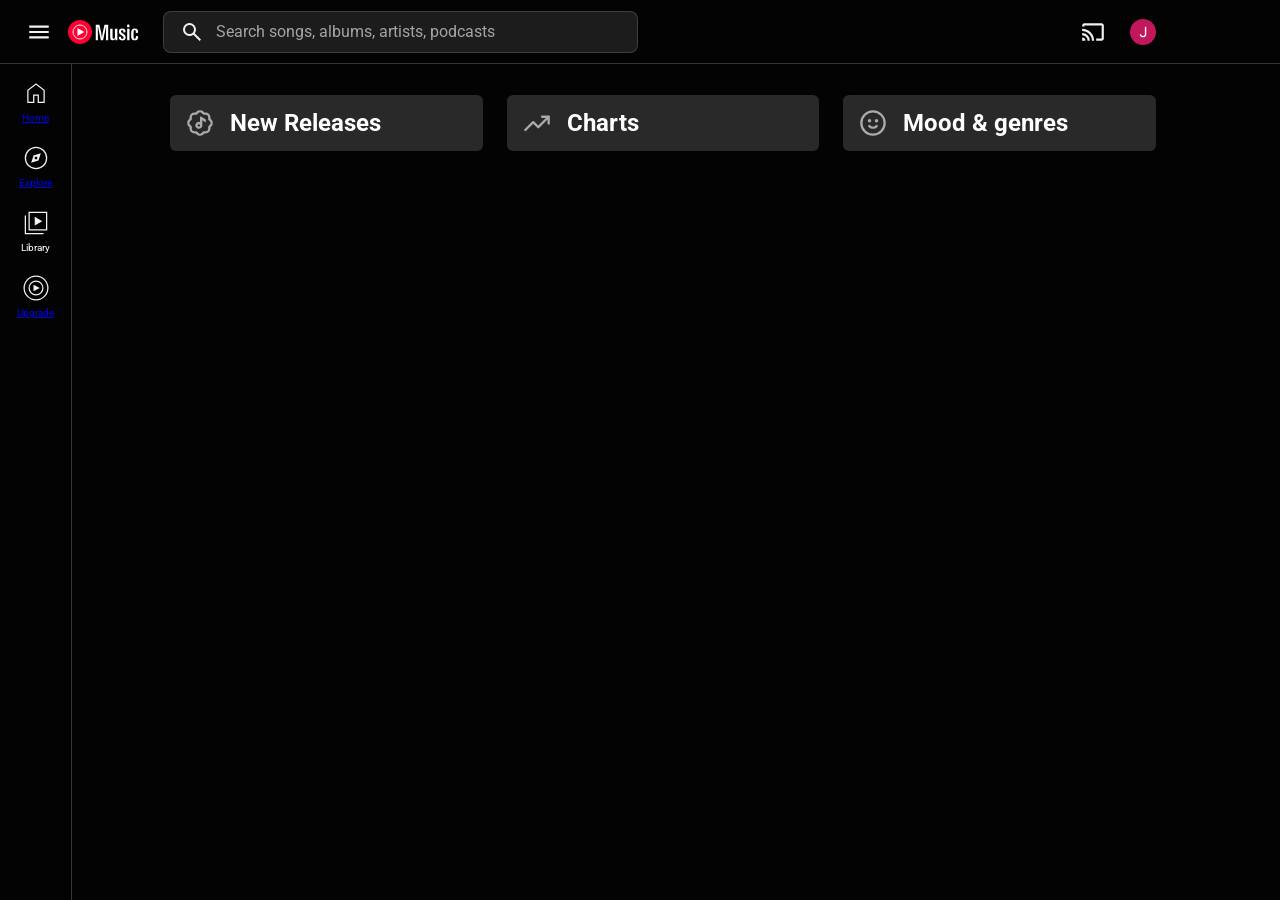
==== explore.html @ 412ade12 "Added explore page" ====
<!DOCTYPE html>
<html>
  <head>
    <title>YouTube Music Clone | Explore</title>
    <link rel="preconnect" href="https://fonts.googleapis.com">
    <link rel="preconnect" href="https://fonts.gstatic.com" crossorigin>
    <link href="https://fonts.googleapis.com/css2?family=Roboto:ital,wght@0,100..900;1,100..900&display=swap" rel="stylesheet">
    <link rel="stylesheet" href="styles/general.css">
    <link rel="stylesheet" href="styles/header.css">
    <link rel="stylesheet" href="styles/sidebar.css">
    <link rel="stylesheet" href="styles/categories-section.css">
    <script defer src="scripts/script.js"></script>
  </head>
  <body>
    <header>
      <section class="left-section">
        <div class="hamburger-menu-container">
          <img class="hamburger-menu" src="icons/hambuger-menu-icon.svg" alt="hamburger menu">
        </div>
        <a href="index.html">
          <img class="youtube-music-logo" src="icons/youtube-music-logo.svg" alt="youtube music logo">
        </a>
        <div class="search-container">
          <img class="search-icon" src="icons/search-icon.svg" alt="search icon">
          <input class="search-input" type="text" placeholder="Search songs, albums, artists, podcasts">
        </div>
      </section>
      <section class="right-section">
        <div class="cast-button">
          <img class="cast-icon" src="icons/cast-icon.svg" alt="cast icon">
        </div>
        <div class="current-user-profile-container">
          <img  class="current-user-profile" src="channel-pictures/my-channel.jpg" alt="current user channel">
        </div>
      </section>
    </header>
    
    <nav>
      <a href="index.html" class="nav-link" >
        <img class="home-icon" src="icons/home-icon.svg" alt="home icon">
        <p>Home</p>
      </a>
      <a href="explore.html" class="nav-link">
        <img class="explore-icon" src="icons/explore-icon.svg" alt="explore icon">
        <p>Explore</p>
      </a>
      <a class="nav-link">
        <img class="library-icon" src="icons/library-icon.svg" alt="library icon">
        <p>Library</p>
      </a>
      <a class="nav-link" href="https://music.youtube.com/music_premium/musicfeed">
        <img class="youtube-music-icon" src="icons/youtube-music.svg" alt="youtube music icon">
        <p>Upgrade</p>
      </a>
    </nav>

    <main>
      <section class="categories-section">
        <div class="categories-card">
          <div class="music-icon-container" >
            <img src="icons/music-icon.svg">
          </div>
          <h2 class="category-title">New Releases</h2>
        </div>
        <div class="categories-card">
          <div class="music-icon-container" >
            <img src="icons/trending-up.svg">
          </div>
          <h2 class="category-title">Charts</h2>
        </div>
        <div class="categories-card">
          <div class="music-icon-container" >
            <img src="icons/smile-icon.svg">
          </div>
          <h2 class="category-title">Mood & genres</h2>
        </div>
      </section>
    </main>
  </body>
</html>
---- styles/general.css ----
* {
  box-sizing: border-box;
  margin: 0;
  padding: 0;
}

body {
  font-family: Roboto, Arial, sans-serif;
  background-color: #030303;
  color: white;
  padding: 110px 124px 300px 170px;
}
---- styles/header.css ----
header {
  position: fixed;
  height: 64px;
  background-color: #030303;
  border-bottom: 1px solid rgba(255, 255, 255, 0.2);
  top: 0;
  left: 0;
  right: 0;
  display: flex;
  align-items: center;
  justify-content: space-between;
  padding: 0 124px 0 18px;
  z-index: 100;
}

header .left-section {
  display: flex;
  align-items: center;
  flex: 2;
  max-width: 620px;
}

header .left-section .hamburger-menu-container {
  padding: 8px;
  border-radius: 100px;
  cursor: pointer;
  transition: all 0.15s;
  margin-right: 8px;
}

header .left-section .hamburger-menu-container:hover {
  background-color: rgba(255, 255, 255, 0.1);
}

header .left-section .hamburger-menu-container .hamburger-menu {
  height: 26px;
  vertical-align: middle;
}


header .left-section .youtube-music-logo {
  height: 24px;
  cursor: pointer;
  vertical-align: middle;
  margin-right: 24px;
}

.left-section .search-container {
  display: flex;
  align-items: center;
  background-color: rgba(255, 255, 255, 0.1);
  border: 1px solid rgba(255, 255, 255, 0.15); 
  border-radius: 8px;
  padding: 0 16px;
  height: 42px;
  width: 100%;
  box-sizing: border-box;
}

.left-section .search-container .search-icon {
  height: 24px;
  color: rgba(255, 255, 255, 0.7);
  margin-right: 12px;
  flex-shrink: 0;
  cursor: pointer;
}

.left-section .search-container .search-input {
  flex: 1;
  background: transparent;
  border: none;
  outline: none;
  color: white;
  font-size: 16px;
  font-family: "Roboto", Arial, sans-serif;
  width: 0;
}

.left-section .search-container:focus-within {
  background-color: #030303;

}

.left-section .search-container .search-input::placeholder {
  color: rgba(255, 255, 255, 0.6);
  font-weight: 400;
  font-size: 16px;
}

header .right-section {
  display: flex;
  align-items: center;
  gap: 24px;
}

header .right-section .cast-button {
  margin-left: 16px;
}

header .right-section .cast-button .cast-icon {
  vertical-align: top;
  height: 26px;
  cursor: pointer;
}

header .right-section .current-user-profile-container {
  width: 26px;
  height: 26px;
  cursor: pointer;
}

header .right-section .current-user-profile-container img {
  width: 100%;
  aspect-ratio: 1 / 1;
  object-fit: cover;
  object-position: center;
  display: block;
  border-radius: 16px;
}
---- styles/sidebar.css ----
nav {
  position: fixed;
  top: 64px;
  left: 0;
  bottom: 0;
  width: 72px;
  border-right: 1px solid rgba(255, 255, 255, 0.2);
  display: flex;
  flex-direction: column;
  padding: 4px;
}

nav .nav-link img {
  height: 30px;
}

nav .nav-link {
  display: flex;
  flex-direction: column;
  align-items: center;
  cursor: pointer;
  padding: 10px 6px;
  border-radius: 4px;
  gap: 4px;
  transition: all 0.15s;
}

nav .nav-link:hover {
  background-color: rgba(255, 255, 255, 0.1);
}

nav .nav-link p {
  font-size: 10px;
}
---- styles/categories-section.css ----
body {
  padding: 95px 124px 300px 170px;
}

main .categories-section {
  display: grid;
  grid-template-columns: repeat(3, 1fr);
  gap: 24px;
}

main .categories-section
.categories-card {
  display: flex;
  align-items: center;
  gap: 16px;
  background-color: rgba(255, 255, 255, 0.15);
  padding: 14px 16px;
  border-radius: 6px;
  cursor: pointer;
  transition: background-color 0.15s ease-in;
}

main .categories-section
.categories-card:hover {
  background-color: rgba(255, 255, 255, 0.13);
  transition: background-color 0.15s ease-out;
}


main .categories-section
.categories-card .category-title {
  white-space: nowrap;
}

main .categories-section
.categories-card .music-icon-container img {
  vertical-align: middle;
  height: 28px;
}

@media (max-width: 936px) {
  body {
    padding: 95px 48px 300px 112px;
  }

  main .categories-section {
    grid-template-columns: 1fr;
    row-gap: 16px;
  }

  main .categories-section
  .categories-card .music-icon-container img {
    height: 24px;
  }
}
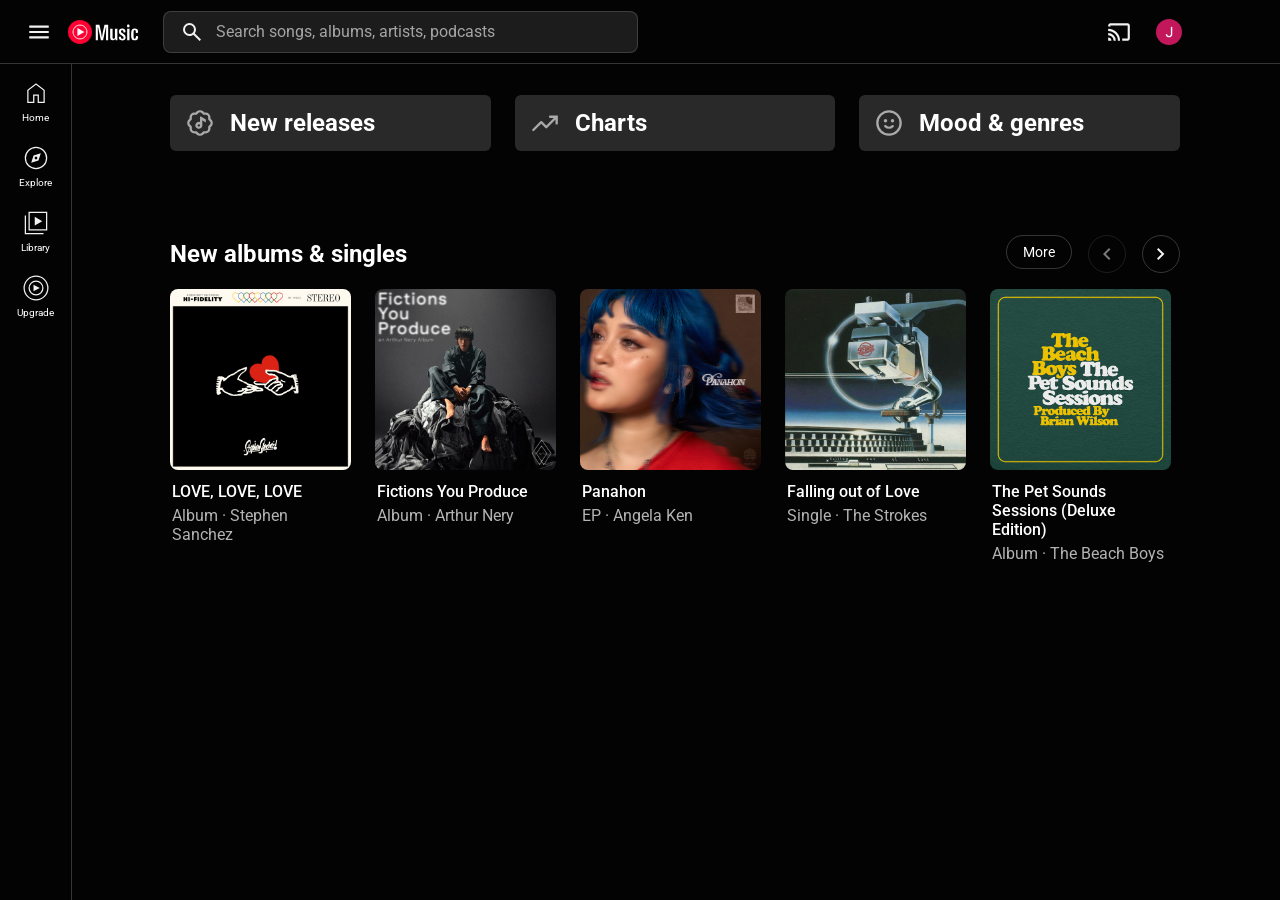
==== commit f11dc32f: "Finished categories & new albums section" ====
--- a/explore.html
+++ b/explore.html
@@ -1,7 +1,7 @@
 <!DOCTYPE html>
 <html>
   <head>
-    <title>YouTube Music Clone | Explore</title>
+    <title>Explore | YouTube Music Clone  </title>
     <link rel="preconnect" href="https://fonts.googleapis.com">
     <link rel="preconnect" href="https://fonts.gstatic.com" crossorigin>
     <link href="https://fonts.googleapis.com/css2?family=Roboto:ital,wght@0,100..900;1,100..900&display=swap" rel="stylesheet">
@@ -9,6 +9,7 @@
     <link rel="stylesheet" href="styles/header.css">
     <link rel="stylesheet" href="styles/sidebar.css">
     <link rel="stylesheet" href="styles/categories-section.css">
+    <link rel="stylesheet" href="styles/new-albums-section.css">
     <script defer src="scripts/script.js"></script>
   </head>
   <body>
@@ -53,28 +54,657 @@
         <p>Upgrade</p>
       </a>
     </nav>
+    
+    <main>
+      <!-- Categories Section -->
+      <section class="categories-section">
+        <a href="https://music.youtube.com/new_releases">
+          <div class="categories-card">
+            <div class="music-icon-container" >
+              <img src="icons/music-icon.svg">
+            </div>
+            <h2 class="category-title">New releases</h2>
+          </div>
+        </a>
+        <a href="https://music.youtube.com/charts">
+          <div class="categories-card">
+            <div class="music-icon-container" >
+              <img src="icons/trending-up.svg">
+            </div>
+            <h2 class="category-title">Charts</h2>
+          </div>
+        </a>
+        <a href="https://music.youtube.com/moods_and_genres">
+          <div class="categories-card">
+            <div class="music-icon-container" >
+              <img src="icons/smile-icon.svg">
+            </div>
+            <h2 class="category-title">Mood & genres</h2>
+          </div>
+        </a>
+      </section>
 
-    <main>
-      <section class="categories-section">
-        <div class="categories-card">
-          <div class="music-icon-container" >
-            <img src="icons/music-icon.svg">
-          </div>
-          <h2 class="category-title">New Releases</h2>
+      <!-- New Albums & Singles Section -->
+       <section class="new-albums-section">
+        <div class="section-heading">
+          <h1 class="heading-title">
+            <a href="https://music.youtube.com/new_releases/albums">New albums & singles</a>
+          </h1>
+          <div class="heading-actions">
+            <a href="https://music.youtube.com/new_releases/albums">
+              <button class="new-albums-more-btn">More</button>
+            </a>
+            <button class="new-albums-prev-btn">
+              <img src="icons/previous-icon.svg">
+            </button>
+            <button class="new-albums-next-btn">
+              <img src="icons/next-icon.svg">
+            </button>
+          </div>
         </div>
-        <div class="categories-card">
-          <div class="music-icon-container" >
-            <img src="icons/trending-up.svg">
-          </div>
-          <h2 class="category-title">Charts</h2>
+        <div class="new-albums-grid">
+          <div class="new-album-preview">
+            <div class="new-album-thumbnail">
+              <a href="https://music.youtube.com/playlist?list=OLAK5uy_mDgFExLTpd_I6szVUoQzPB3fOLFb_YPqo">
+                <img src="new-albums-thumbnails/love-love-love-thumbnail.jpg">
+              </a>
+              <div class="new-album-thumbnail-overlay"></div>
+              <button class="new-album-more-vert-btn">
+                <img src="icons/more-vert-icon.svg">
+              </button>
+              <a href="https://music.youtube.com/watch?v=OYHhCwuq6dg&list=OLAK5uy_mDgFExLTpd_I6szVUoQzPB3fOLFb_YPqo">
+                <button class="play-button">
+                  <img src="icons/play-icon.svg">
+                </button>
+              </a>
+            </div>
+            <div class="new-album-info">
+              <a class="album-title" href="https://music.youtube.com/playlist?list=OLAK5uy_mDgFExLTpd_I6szVUoQzPB3fOLFb_YPqo">
+                LOVE, LOVE, LOVE
+              </a>
+              <p class="album-author">
+                Album &#183;
+                <a href="https://music.youtube.com/@stephensanchezofficial">
+                  Stephen Sanchez
+                </a>
+              </p>
+            </div>
+          </div>
+          <div class="new-album-preview">
+            <div class="new-album-thumbnail">
+              <a href="https://music.youtube.com/playlist?list=OLAK5uy_mFvauLRlA3abx2A1teCx1f_Wub5HStHVM">
+                <img src="new-albums-thumbnails/fictions-you-produce-thumbnail.jpg">
+              </a>
+              <div class="new-album-thumbnail-overlay"></div>
+              <button class="new-album-more-vert-btn">
+                <img src="icons/more-vert-icon.svg">
+              </button>
+              <a href="https://music.youtube.com/watch?v=j4QXsKSFIdw&list=OLAK5uy_mFvauLRlA3abx2A1teCx1f_Wub5HStHVM">
+                <button class="play-button">
+                  <img src="icons/play-icon.svg">
+                </button>
+              </a>
+            </div>
+            <div class="new-album-info">
+              <a class="album-title" href="https://music.youtube.com/playlist?list=OLAK5uy_mFvauLRlA3abx2A1teCx1f_Wub5HStHVM">
+                Fictions You Produce
+              </a>
+              <p class="album-author">
+                Album &#183;
+                <a href="https://music.youtube.com/@arthurneryph">
+                  Arthur Nery
+                </a>
+              </p>
+            </div>
+          </div>
+          <div class="new-album-preview">
+            <div class="new-album-thumbnail">
+              <a href="https://music.youtube.com/playlist?list=OLAK5uy_mCNFbydjOLE8aC3sAvexg3AdJeRT3SGYE">
+                <img src="new-albums-thumbnails/panahon-thumbnail.jpg">
+              </a>
+              <div class="new-album-thumbnail-overlay"></div>
+              <button class="new-album-more-vert-btn">
+                <img src="icons/more-vert-icon.svg">
+              </button>
+              <a href="https://music.youtube.com/watch?v=_p7uGzr8jrg&list=OLAK5uy_mCNFbydjOLE8aC3sAvexg3AdJeRT3SGYE">
+                <button class="play-button">
+                  <img src="icons/play-icon.svg">
+                </button>
+              </a>
+            </div>
+            <div class="new-album-info">
+              <a class="album-title" href="https://music.youtube.com/playlist?list=OLAK5uy_mCNFbydjOLE8aC3sAvexg3AdJeRT3SGYE">
+                Panahon
+              </a>
+              <p class="album-author">
+                EP &#183;
+                <a href="https://music.youtube.com/channel/UCQj-yfvAVH3TMPyTN991oUA">
+                  Angela Ken
+                </a>
+              </p>
+            </div>
+          </div>
+          <div class="new-album-preview">
+            <div class="new-album-thumbnail">
+              <a href="https://music.youtube.com/playlist?list=OLAK5uy_koIQYv7QFOa5E_FWm635VZEKfZlrAPAjI">
+                <img src="new-albums-thumbnails/falling-out-of-love-thumbnail.jpg">
+              </a>
+              <div class="new-album-thumbnail-overlay"></div>
+              <button class="new-album-more-vert-btn">
+                <img src="icons/more-vert-icon.svg">
+              </button>
+              <a href="https://music.youtube.com/watch?v=-ZdSZN7LdqY&list=OLAK5uy_koIQYv7QFOa5E_FWm635VZEKfZlrAPAjI">
+                <button class="play-button">
+                  <img src="icons/play-icon.svg">
+                </button>
+              </a>
+            </div>
+            <div class="new-album-info">
+              <a class="album-title" href="https://music.youtube.com/playlist?list=OLAK5uy_koIQYv7QFOa5E_FWm635VZEKfZlrAPAjI">
+                Falling out of Love
+              </a>
+              <p class="album-author">
+                Single &#183;
+                <a href="https://music.youtube.com/@thestrokes">
+                  The Strokes
+                </a>
+              </p>
+            </div>
+          </div>
+          <div class="new-album-preview">
+            <div class="new-album-thumbnail">
+              <a href="https://music.youtube.com/playlist?list=OLAK5uy_n2O-mmQdi1ggKmZIAiN1KqSEm37rO1W-0">
+                <img src="new-albums-thumbnails/the-pet-sounds-sessions-thumbnail.jpg">
+              </a>
+              <div class="new-album-thumbnail-overlay"></div>
+              <button class="new-album-more-vert-btn">
+                <img src="icons/more-vert-icon.svg">
+              </button>
+              <a href="https://music.youtube.com/watch?v=5lP8BZcyoEQ&list=OLAK5uy_n2O-mmQdi1ggKmZIAiN1KqSEm37rO1W-0">
+                <button class="play-button">
+                  <img src="icons/play-icon.svg">
+                </button>
+              </a>
+            </div>
+            <div class="new-album-info">
+              <a class="album-title" href="https://music.youtube.com/playlist?list=OLAK5uy_n2O-mmQdi1ggKmZIAiN1KqSEm37rO1W-0">
+                The Pet Sounds Sessions (Deluxe Edition)
+              </a>
+              <p class="album-author">
+                Album &#183;
+                <a href="https://music.youtube.com/@thebeachboys">
+                  The Beach Boys
+                </a>
+              </p>
+            </div>
+          </div>
+          <div class="new-album-preview">
+            <div class="new-album-thumbnail">
+              <a href="https://music.youtube.com/playlist?list=OLAK5uy_m6GrgnUBPZR_cO9YvtdRisY8JLZ3wg8Es">
+                <img src="new-albums-thumbnails/repeat-it-thumbnail.jpg">
+              </a>
+              <div class="new-album-thumbnail-overlay"></div>
+              <button class="new-album-more-vert-btn">
+                <img src="icons/more-vert-icon.svg">
+              </button>
+              <a href="https://music.youtube.com/watch?v=Sf9NZF5qBak&list=OLAK5uy_m6GrgnUBPZR_cO9YvtdRisY8JLZ3wg8Es">
+                <button class="play-button">
+                  <img src="icons/play-icon.svg">
+                </button>
+              </a>
+            </div>
+            <div class="new-album-info">
+              <a class="album-title" href="https://music.youtube.com/playlist?list=OLAK5uy_m6GrgnUBPZR_cO9YvtdRisY8JLZ3wg8Es">
+                Repeat It
+              </a>
+              <p class="album-author">
+                Single &#183;
+                <a href="https://music.youtube.com/@MartinGarrix">
+                  Martin Garrix
+                </a> &
+                <a href="https://music.youtube.com/@EdSheeran">
+                  Ed Sheeran
+                </a>
+              </p>
+            </div>
+          </div>
+          <div class="new-album-preview">
+            <div class="new-album-thumbnail">
+              <a href="https://music.youtube.com/playlist?list=OLAK5uy_kl1WeOZXJ4vAl0OCTldnoRwDvs4JcBTio">
+                <img src="new-albums-thumbnails/grandmas-gospel-favorites-thumbnail.jpg">
+              </a>
+              <div class="new-album-thumbnail-overlay"></div>
+              <button class="new-album-more-vert-btn">
+                <img src="icons/more-vert-icon.svg">
+              </button>
+              <a href="https://music.youtube.com/watch?v=wPHQoo8z6vY&list=OLAK5uy_kl1WeOZXJ4vAl0OCTldnoRwDvs4JcBTio">
+                <button class="play-button">
+                  <img src="icons/play-icon.svg">
+                </button>
+              </a>
+            </div>
+            <div class="new-album-info">
+              <a class="album-title" href="https://music.youtube.com/playlist?list=OLAK5uy_kl1WeOZXJ4vAl0OCTldnoRwDvs4JcBTio">
+                Grandma's Gospel Favorites
+              </a>
+              <p class="album-author">
+                Album &#183;
+                <a href="https://music.youtube.com/@JasonMraz">
+                  Jason Mraz  
+                </a>
+              </p>
+            </div>
+          </div>
+          <div class="new-album-preview">
+            <div class="new-album-thumbnail">
+              <a href="https://music.youtube.com/playlist?list=OLAK5uy_mDCvuX2lQmIPIoIw4eoCejLvyD6D0V8wQ">
+                <img src="new-albums-thumbnails/autumn-thumbnail.jpg">
+              </a>
+              <div class="new-album-thumbnail-overlay"></div>
+              <button class="new-album-more-vert-btn">
+                <img src="icons/more-vert-icon.svg">
+              </button>
+              <a href="https://music.youtube.com/watch?v=TKS4UOXlITI&list=OLAK5uy_mDCvuX2lQmIPIoIw4eoCejLvyD6D0V8wQ">
+                <button class="play-button">
+                  <img src="icons/play-icon.svg">
+                </button>
+              </a>
+            </div>
+            <div class="new-album-info">
+              <a class="album-title" href="https://music.youtube.com/playlist?list=OLAK5uy_mDCvuX2lQmIPIoIw4eoCejLvyD6D0V8wQ">
+                Autumn (Reimagined)
+              </a>
+              <p class="album-author">
+                EP &#183;
+                <a href="https://music.youtube.com/@benandbenmusic">
+                  Ben&Ben  
+                </a>
+              </p>
+            </div>
+          </div>
+          <div class="new-album-preview">
+            <div class="new-album-thumbnail">
+              <a href="https://music.youtube.com/playlist?list=OLAK5uy_mbWnOHz4s__MBlbyl4knAZx9RIwAbfnVM">
+                <img src="new-albums-thumbnails/tayo-na-dali-thumbnail.jpg">
+              </a>
+              <div class="new-album-thumbnail-overlay"></div>
+              <button class="new-album-more-vert-btn">
+                <img src="icons/more-vert-icon.svg">
+              </button>
+              <a href="https://music.youtube.com/watch?v=TKS4UOXlITI&list=OLAK5uy_mDCvuX2lQmIPIoIw4eoCejLvyD6D0V8wQ">
+                <button class="play-button">
+                  <img src="icons/play-icon.svg">
+                </button>
+              </a>
+            </div>
+            <div class="new-album-info">
+              <a class="album-title" href="https://music.youtube.com/watch?v=SJcRTJvWLMo&list=OLAK5uy_mbWnOHz4s__MBlbyl4knAZx9RIwAbfnVM">
+                Tayo Na, Dali!
+              </a>
+              <p class="album-author">
+                Single &#183;
+                <a href="https://music.youtube.com/@bloomfieldsmusic">
+                  The Bloomfields 
+                </a>
+              </p>
+            </div>
+          </div>
+          <div class="new-album-preview">
+            <div class="new-album-thumbnail">
+              <a href="https://music.youtube.com/playlist?list=OLAK5uy_nRn4L6n21VwNNLZOMxVZ2WroeAvZ4rUlk">
+                <img src="new-albums-thumbnails/opm-punk-rock-vibe-vol-1-thumbnail.jpg">
+              </a>
+              <div class="new-album-thumbnail-overlay"></div>
+              <button class="new-album-more-vert-btn">
+                <img src="icons/more-vert-icon.svg">
+              </button>
+              <a href="https://music.youtube.com/watch?v=SZRlKae1J-w&list=OLAK5uy_nRn4L6n21VwNNLZOMxVZ2WroeAvZ4rUlk">
+                <button class="play-button">
+                  <img src="icons/play-icon.svg">
+                </button>
+              </a>
+            </div>
+            <div class="new-album-info">
+              <a class="album-title" href="https://music.youtube.com/playlist?list=OLAK5uy_nRn4L6n21VwNNLZOMxVZ2WroeAvZ4rUlk">
+                Opm Punk Rock Vibe, Vol. 1
+              </a>
+              <p class="album-author">
+                Album &#183;
+                <a href="https://music.youtube.com/@TheUltimateHeroes">
+                  The Ultimate Heroes
+                </a>
+              </p>
+            </div>
+          </div>
+          <div class="new-album-preview">
+            <div class="new-album-thumbnail">
+              <a href="https://music.youtube.com/playlist?list=OLAK5uy_ni7Fkm59ZLdZS9h58zCD-uuXmptd_lsdg">
+                <img src="new-albums-thumbnails/tahan-na-thumbnail.jpg">
+              </a>
+              <div class="new-album-thumbnail-overlay"></div>
+              <button class="new-album-more-vert-btn">
+                <img src="icons/more-vert-icon.svg">
+              </button>
+              <a href="https://music.youtube.com/watch?v=5w1Vo48jTWE&list=OLAK5uy_ni7Fkm59ZLdZS9h58zCD-uuXmptd_lsdg">
+                <button class="play-button">
+                  <img src="icons/play-icon.svg">
+                </button>
+              </a>
+            </div>
+            <div class="new-album-info">
+              <a class="album-title" href="https://music.youtube.com/playlist?list=OLAK5uy_ni7Fkm59ZLdZS9h58zCD-uuXmptd_lsdg">
+                Tahan Na
+              </a>
+              <p class="album-author">
+                Single &#183;
+                <a href="https://music.youtube.com/channel/UCBsC49bZ6-JUkABGkHSmZUg">
+                  JC Herrero
+                </a>
+              </p>
+            </div>
+          </div>
+          <div class="new-album-preview">
+            <div class="new-album-thumbnail">
+              <a href="https://music.youtube.com/playlist?list=OLAK5uy_lbPUH1U9sNuS54xnH5ySTcU9ZdblckUSA">
+                <img src="new-albums-thumbnails/dito-muna-tayo-thumbnail.jpg">
+              </a>
+              <div class="new-album-thumbnail-overlay"></div>
+              <button class="new-album-more-vert-btn">
+                <img src="icons/more-vert-icon.svg">
+              </button>
+              <a href="https://music.youtube.com/watch?v=DBY5NW1Jxjk&list=OLAK5uy_lbPUH1U9sNuS54xnH5ySTcU9ZdblckUSA">
+                <button class="play-button">
+                  <img src="icons/play-icon.svg">
+                </button>
+              </a>
+            </div>
+            <div class="new-album-info">
+              <a class="album-title" href="https://music.youtube.com/playlist?list=OLAK5uy_lbPUH1U9sNuS54xnH5ySTcU9ZdblckUSA">
+                dito muna tayo
+              </a>
+              <p class="album-author">
+                Single &#183;
+                <a href="https://music.youtube.com/@sydhartha">
+                  syd hartha
+                </a> &
+                <a href="https://music.youtube.com/channel/UC4E2f5-fQeyWCxOQAnMZ6PQ">
+                  TONEEJAY
+                </a>
+              </p>
+            </div>
+          </div>
+          <div class="new-album-preview">
+            <div class="new-album-thumbnail">
+              <a href="https://music.youtube.com/playlist?list=OLAK5uy_n7eA_8XdrOcpjOl6wDGOi43LDYBgexOm0">
+                <img src="new-albums-thumbnails/pako-thumbnail.jpg">
+              </a>
+              <div class="new-album-thumbnail-overlay"></div>
+              <button class="new-album-more-vert-btn">
+                <img src="icons/more-vert-icon.svg">
+              </button>
+              <a href="https://music.youtube.com/watch?v=DJJ12UwTiwo&list=OLAK5uy_n7eA_8XdrOcpjOl6wDGOi43LDYBgexOm0">
+                <button class="play-button">
+                  <img src="icons/play-icon.svg">
+                </button>
+              </a>
+            </div>
+            <div class="new-album-info">
+              <a class="album-title" href="https://music.youtube.com/playlist?list=OLAK5uy_n7eA_8XdrOcpjOl6wDGOi43LDYBgexOm0">
+                PAKO (Open Verse)
+              </a>
+              <p class="album-author">
+                Single &#183;
+                <a href="https://music.youtube.com/@JustinJTaller">
+                  Justin Taller
+                </a>
+              </p>
+            </div>
+          </div>
+          <div class="new-album-preview">
+            <div class="new-album-thumbnail">
+              <a href="https://music.youtube.com/playlist?list=OLAK5uy_lxnT0rwLJhxpmKsjto5cRgepKC3v4Y1wc">
+                <img src="new-albums-thumbnails/lunod-thumbnail.jpg">
+              </a>
+              <div class="new-album-thumbnail-overlay"></div>
+              <button class="new-album-more-vert-btn">
+                <img src="icons/more-vert-icon.svg">
+              </button>
+              <a href="https://music.youtube.com/watch?v=K8rOqjCeg68&list=OLAK5uy_lxnT0rwLJhxpmKsjto5cRgepKC3v4Y1wc">
+                <button class="play-button">
+                  <img src="icons/play-icon.svg">
+                </button>
+              </a>
+            </div>
+            <div class="new-album-info">
+              <a class="album-title" href="https://music.youtube.com/playlist?list=OLAK5uy_lxnT0rwLJhxpmKsjto5cRgepKC3v4Y1wc">
+                Lunod (feat. EC Orduna)
+              </a>
+              <p class="album-author">
+                Single &#183;
+                <a href="https://music.youtube.com/@Gloc9official">
+                  Gloc-9
+                </a>
+              </p>
+            </div>
+          </div>
+          <div class="new-album-preview">
+            <div class="new-album-thumbnail">
+              <a href="https://music.youtube.com/playlist?list=OLAK5uy_njQgcon4kzlAlnUKNcwOuNo9qvXs5IB6A">
+                <img src="new-albums-thumbnails/the-best-thumbnail.jpg">
+              </a>
+              <div class="new-album-thumbnail-overlay"></div>
+              <button class="new-album-more-vert-btn">
+                <img src="icons/more-vert-icon.svg">
+              </button>
+              <a href="https://music.youtube.com/watch?v=xC-SiiQZdzI&list=OLAK5uy_njQgcon4kzlAlnUKNcwOuNo9qvXs5IB6A">
+                <button class="play-button">
+                  <img src="icons/play-icon.svg">
+                </button>
+              </a>
+            </div>
+            <div class="new-album-info">
+              <a class="album-title" href="https://music.youtube.com/playlist?list=OLAK5uy_njQgcon4kzlAlnUKNcwOuNo9qvXs5IB6A">
+                The Best
+              </a>
+              <p class="album-author">
+                Album &#183;
+                <a href="https://music.youtube.com/@gelmusic01">
+                  GelMusic
+                </a>
+              </p>
+            </div>
+          </div>
+          <div class="new-album-preview">
+            <div class="new-album-thumbnail">
+              <a href="https://music.youtube.com/playlist?list=OLAK5uy_mawV7IB_gKBsbpGILgA5ODd5WfJSqhjxU">
+                <img src="new-albums-thumbnails/opm-rock-covers-vol-1-thumbnail.jpg">
+              </a>
+              <div class="new-album-thumbnail-overlay"></div>
+              <button class="new-album-more-vert-btn">
+                <img src="icons/more-vert-icon.svg">
+              </button>
+              <a href="https://music.youtube.com/watch?v=EMDg-Zyn62I&list=OLAK5uy_mawV7IB_gKBsbpGILgA5ODd5WfJSqhjxU">
+                <button class="play-button">
+                  <img src="icons/play-icon.svg">
+                </button>
+              </a>
+            </div>
+            <div class="new-album-info">
+              <a class="album-title" href="https://music.youtube.com/playlist?list=OLAK5uy_mawV7IB_gKBsbpGILgA5ODd5WfJSqhjxU">
+                Opm Rock Covers, Vol. 1
+              </a>
+              <p class="album-author">
+                Album &#183;
+                <a href="https://music.youtube.com/@RYNXRockMuzik">
+                  RYNX
+                </a>
+              </p>
+            </div>
+          </div>
+          <div class="new-album-preview">
+            <div class="new-album-thumbnail">
+              <a href="https://music.youtube.com/playlist?list=OLAK5uy_mMD_lVKdrIIVnT8YX50VNcqXpEsXitmdE">
+                <img src="new-albums-thumbnails/isa-dalawa-tatlo-cha-thumbnail.jpg">
+              </a>
+              <div class="new-album-thumbnail-overlay"></div>
+              <button class="new-album-more-vert-btn">
+                <img src="icons/more-vert-icon.svg">
+              </button>
+              <a href="https://music.youtube.com/watch?v=2eblQ0w2UMU&list=OLAK5uy_mMD_lVKdrIIVnT8YX50VNcqXpEsXitmdE">
+                <button class="play-button">
+                  <img src="icons/play-icon.svg">
+                </button>
+              </a>
+            </div>
+            <div class="new-album-info">
+              <a class="album-title" href="https://music.youtube.com/playlist?list=OLAK5uy_mMD_lVKdrIIVnT8YX50VNcqXpEsXitmdE">
+                Isa, Dalawa, Tatlo, Cha
+              </a>
+              <p class="album-author">
+                Single &#183;
+                <a href="https://music.youtube.com/@YConstantino">
+                  Yeng Constantino
+                </a>
+              </p>
+            </div>
+          </div>
+          <div class="new-album-preview">
+            <div class="new-album-thumbnail">
+              <a href="https://music.youtube.com/playlist?list=OLAK5uy_kysCIbzmW_EQI_f2_lBWwqNSp5owuM5SU">
+                <img src="new-albums-thumbnails/lovesick-thumbnail.jpg">
+              </a>
+              <div class="new-album-thumbnail-overlay"></div>
+              <button class="new-album-more-vert-btn">
+                <img src="icons/more-vert-icon.svg">
+              </button>
+              <a href="https://music.youtube.com/watch?v=NVCwU1PblT0&list=OLAK5uy_kysCIbzmW_EQI_f2_lBWwqNSp5owuM5SU">
+                <button class="play-button">
+                  <img src="icons/play-icon.svg">
+                </button>
+              </a>
+            </div>
+            <div class="new-album-info">
+              <a class="album-title" href="https://music.youtube.com/playlist?list=OLAK5uy_kysCIbzmW_EQI_f2_lBWwqNSp5owuM5SU">
+                Lovesick (Mas Pinasakit)
+              </a>
+              <p class="album-author">
+                Single &#183;
+                <a href="https://music.youtube.com/@cesca268">
+                  Cesca
+                </a>
+              </p>
+            </div>
+          </div>
+          <div class="new-album-preview">
+            <div class="new-album-thumbnail">
+              <a href="https://music.youtube.com/playlist?list=OLAK5uy_lrpt_u8MORrwX7omo09ZPKWKyPKe3pH50">
+                <img src="new-albums-thumbnails/ikaw-at-ikaw-thumbnail.jpg">
+              </a>
+              <div class="new-album-thumbnail-overlay"></div>
+              <button class="new-album-more-vert-btn">
+                <img src="icons/more-vert-icon.svg">
+              </button>
+              <a href="https://music.youtube.com/watch?v=ZYoCDXkOtJE&list=OLAK5uy_lrpt_u8MORrwX7omo09ZPKWKyPKe3pH50">
+                <button class="play-button">
+                  <img src="icons/play-icon.svg">
+                </button>
+              </a>
+            </div>
+            <div class="new-album-info">
+              <a class="album-title" href="https://music.youtube.com/playlist?list=OLAK5uy_lrpt_u8MORrwX7omo09ZPKWKyPKe3pH50">
+                Ikaw at Ikaw
+              </a>
+              <p class="album-author">
+                Single &#183;
+                <a href="https://music.youtube.com/@iminigopascual">
+                  Inigo Pascual
+                </a>
+              </p>
+            </div>
+          </div>
+          <div class="new-album-preview">
+            <div class="new-album-thumbnail">
+              <a href="https://music.youtube.com/playlist?list=OLAK5uy_l81m8XHbCP-Jj3QFNvgEWtT5FiQx407e4">
+                <img src="new-albums-thumbnails/tayo-parin-thumbnail.jpg">
+              </a>
+              <div class="new-album-thumbnail-overlay"></div>
+              <button class="new-album-more-vert-btn">
+                <img src="icons/more-vert-icon.svg">
+              </button>
+              <a href="https://music.youtube.com/watch?v=zdQLRtiZkRI&list=OLAK5uy_l81m8XHbCP-Jj3QFNvgEWtT5FiQx407e4">
+                <button class="play-button">
+                  <img src="icons/play-icon.svg">
+                </button>
+              </a>
+            </div>
+            <div class="new-album-info">
+              <a class="album-title" href="https://music.youtube.com/playlist?list=OLAK5uy_l81m8XHbCP-Jj3QFNvgEWtT5FiQx407e4">
+                TAYO PARIN
+              </a>
+              <p class="album-author">
+                Single &#183;
+                <a href="https://music.youtube.com/@SALBAKUTA">
+                  SALBAKUTA
+                </a>
+              </p>
+            </div>
+          </div>
+          <div class="new-album-preview">
+            <div class="new-album-thumbnail">
+              <a href="https://music.youtube.com/playlist?list=OLAK5uy_nxRJ30Gzza_A-gwRzpV01NZo3a5ui8Uak">
+                <img src="new-albums-thumbnails/kalapastanganan-thumbnail.jpg">
+              </a>
+              <div class="new-album-thumbnail-overlay"></div>
+              <button class="new-album-more-vert-btn">
+                <img src="icons/more-vert-icon.svg">
+              </button>
+              <a href="https://music.youtube.com/watch?v=-ToHwvtozI4&list=OLAK5uy_nxRJ30Gzza_A-gwRzpV01NZo3a5ui8Uak">
+                <button class="play-button">
+                  <img src="icons/play-icon.svg">
+                </button>
+              </a>
+            </div>
+            <div class="new-album-info">
+              <a class="album-title" href="https://music.youtube.com/playlist?list=OLAK5uy_nxRJ30Gzza_A-gwRzpV01NZo3a5ui8Uak">
+                Kalapastanganan (Acoustic Version)
+              </a>
+              <p class="album-author">
+                Single &#183;
+                <a href="https://music.youtube.com/@yuhiiiiiii">
+                  YUHI
+                </a>
+              </p>
+            </div>
+          </div>
+          <div class="new-album-preview">
+            <div class="new-album-thumbnail">
+              <a href="https://music.youtube.com/playlist?list=OLAK5uy_nwObhxXyYo8dZiw9GDM2bSAw-W-t9RypY">
+                <img src="new-albums-thumbnails/walang-ibang-ikaw-thumbnail.jpg">
+              </a>
+              <div class="new-album-thumbnail-overlay"></div>
+              <button class="new-album-more-vert-btn">
+                <img src="icons/more-vert-icon.svg">
+              </button>
+              <a href="https://music.youtube.com/watch?v=n3HzhhrIB7o&list=OLAK5uy_nwObhxXyYo8dZiw9GDM2bSAw-W-t9RypY">
+                <button class="play-button">
+                  <img src="icons/play-icon.svg">
+                </button>
+              </a>
+            </div>
+            <div class="new-album-info">
+              <a class="album-title" href="https://music.youtube.com/playlist?list=OLAK5uy_nwObhxXyYo8dZiw9GDM2bSAw-W-t9RypY">
+                Walang Ibang Ikaw (Stripped Down)
+              </a>
+              <p class="album-author">
+                Single &#183;
+                <a href="https://music.youtube.com/channel/UCvYpWufnhNrK4-YuM9CKKrA">
+                  Freestyle
+                </a>
+              </p>
+            </div>
+          </div>
         </div>
-        <div class="categories-card">
-          <div class="music-icon-container" >
-            <img src="icons/smile-icon.svg">
-          </div>
-          <h2 class="category-title">Mood & genres</h2>
-        </div>
-      </section>
+       </section>
     </main>
   </body>
 </html>
--- a/styles/general.css
+++ b/styles/general.css
@@ -8,5 +8,5 @@
   font-family: Roboto, Arial, sans-serif;
   background-color: #030303;
   color: white;
-  padding: 110px 124px 300px 170px;
+  padding: 110px 100px 300px 170px;
 }
--- a/styles/header.css
+++ b/styles/header.css
@@ -9,7 +9,7 @@
   display: flex;
   align-items: center;
   justify-content: space-between;
-  padding: 0 124px 0 18px;
+  padding: 0 98px 0 18px;
   z-index: 100;
 }
 
--- a/styles/sidebar.css
+++ b/styles/sidebar.css
@@ -23,6 +23,8 @@
   border-radius: 4px;
   gap: 4px;
   transition: all 0.15s;
+  text-decoration: none;
+  color: inherit;
 }
 
 nav .nav-link:hover {
--- a/styles/categories-section.css
+++ b/styles/categories-section.css
@@ -1,11 +1,17 @@
 body {
-  padding: 95px 124px 300px 170px;
+  padding: 95px 100px 300px 170px;
 }
 
 main .categories-section {
   display: grid;
   grid-template-columns: repeat(3, 1fr);
   gap: 24px;
+  margin-bottom: 84px;
+}
+
+main .categories-section a{
+  text-decoration: none;
+  color: inherit;
 }
 
 main .categories-section
--- a/styles/new-albums-section.css
+++ b/styles/new-albums-section.css
@@ -0,0 +1,276 @@
+main .new-albums-section
+.section-heading {
+  display: flex;
+  justify-content: space-between;
+  align-items: center;
+  margin-bottom: 16px;
+}
+
+main .new-albums-section
+.section-heading .heading-title {
+  flex: 1;
+}
+
+main .new-albums-section
+.section-heading .heading-title a{
+  color: inherit;
+  text-decoration: none;
+  transition: text-decoration 0.15s ease-in;
+}
+
+main .new-albums-section
+.section-heading .heading-title a:hover {
+  text-decoration: underline;
+  transition: text-decoration 0.15s ease-out;
+}
+
+main .new-albums-section
+.section-heading .heading-actions {
+  max-width: 190px;
+  display: flex;
+  justify-content: end;
+  gap: 16px;
+  flex-shrink: 0;
+}
+
+main .new-albums-section
+.section-heading .heading-actions
+button {
+  font-family: inherit;
+  font-size: 14px;
+  background-color: transparent;
+  color: white;
+  padding: 6px;
+  border: 1px solid rgba(255, 255, 255, 0.2);
+  border-radius: 100px;
+  cursor: pointer;
+  transition: all 0.15s;
+}
+
+main .new-albums-section
+.section-heading .heading-actions
+button:hover {
+  background-color: rgba(255, 255, 255, 0.1);
+}
+
+main .new-albums-section
+.section-heading .heading-actions
+button:active {
+  background-color: rgba(255, 255, 255, 0.3);
+}
+
+main .new-albums-section
+.section-heading .heading-actions
+button img {
+  vertical-align: middle;
+}
+
+main .new-albums-section
+.section-heading .heading-actions
+.new-albums-more-btn {
+  padding: 8px 16px;
+  transition: all 0.15s;
+}
+
+main .new-albums-section
+.section-heading .heading-actions
+.new-albums-more-btn:hover {
+  border: 1px solid transparent;
+  background-color: rgba(255, 255, 255, 0.2);
+}
+
+main .new-albums-section
+.section-heading .heading-actions
+.new-albums-more-btn:active {
+  background-color: rgba(255, 255, 255, 0.4);
+}
+
+main .new-albums-section
+.new-albums-grid {
+  display: grid;
+  grid-template-rows: 1fr;
+  grid-auto-flow: column;
+  grid-auto-columns: 181px;
+  column-gap: 24px;
+  overflow-x: auto;
+  overscroll-behavior-x: contain;
+}
+
+main .new-albums-section
+.new-albums-grid::-webkit-scrollbar {
+  display: none;
+}
+
+main .new-albums-section
+.new-albums-grid {
+  scrollbar-width: none;
+}
+
+main .new-albums-section
+.new-albums-grid .new-album-preview {
+  width: 100%;
+}
+
+main .new-albums-section
+.new-albums-grid .new-album-preview
+.new-album-thumbnail {
+ width: 100%;
+ position: relative;
+}
+
+main .new-albums-section
+.new-albums-grid .new-album-preview
+.new-album-thumbnail img {
+ width: 100%;
+ height: auto;
+ aspect-ratio: 1 / 1;
+ object-fit: cover;
+ object-position: center;
+ display: block;
+ border-radius: 8px;
+}
+
+main .new-albums-section
+.new-albums-grid .new-album-preview
+.new-album-thumbnail .new-album-thumbnail-overlay {
+  position: absolute;
+  inset: 0;
+  background: linear-gradient(
+    to bottom,
+    rgba(0, 0, 0, 0.5),
+    rgba(0, 0, 0, 0.4),
+    transparent 30%
+  );
+  opacity: 0;
+  transition: all 0.15s ease-in;
+  pointer-events: none;
+}
+
+main .new-albums-section
+.new-albums-grid .new-album-preview
+.play-button,
+main .new-albums-section
+.new-albums-grid .new-album-preview
+.new-album-thumbnail .new-album-more-vert-btn {
+  background-color: transparent;
+  border: none;
+  padding: 6px;
+  border-radius: 100px;
+  cursor: pointer;
+  transition: all 0.15s;
+}
+
+main .new-albums-section
+.new-albums-grid .new-album-preview
+.play-button img,
+main .new-albums-section
+.new-albums-grid .new-album-preview
+.new-album-thumbnail .new-album-more-vert-btn img {
+  vertical-align: middle;
+}
+
+main .new-albums-section
+.new-albums-grid .new-album-preview
+.new-album-thumbnail .play-button {
+  background-color: rgba(0, 0, 0, 0.6);
+}
+
+main .new-albums-section
+.new-albums-grid .new-album-preview
+.new-album-thumbnail .play-button img{
+  height: 30px;
+}
+
+main .new-albums-section
+.new-albums-grid .new-album-preview
+.new-album-thumbnail .new-album-more-vert-btn:hover {
+  background-color: rgba(255, 255, 255, 0.3);
+  transition: all 0.15s;
+}
+
+
+main .new-albums-section
+.new-albums-grid .new-album-preview
+.new-album-thumbnail .new-album-more-vert-btn {
+  position: absolute;
+  top: 10px;
+  right: 4px;
+  opacity: 0;
+  transition: all 0.15s ease-in;
+}
+
+main .new-albums-section
+.new-albums-grid .new-album-preview
+.new-album-thumbnail .play-button {
+  position: absolute;
+  bottom: 10px;
+  right: 12px;
+  opacity: 0;
+  transition: all 0.15s ease-in;
+}
+
+main .new-albums-section
+.new-albums-grid .new-album-preview
+.new-album-thumbnail:hover .new-album-thumbnail-overlay,
+main .new-albums-section
+.new-albums-grid .new-album-preview
+.new-album-thumbnail:hover .new-album-more-vert-btn,
+main .new-albums-section
+.new-albums-grid .new-album-preview
+.new-album-thumbnail:hover .play-button {
+  opacity: 1;
+  transition: all 0.15s ease-out;
+}
+
+main .new-albums-section
+.new-albums-grid .new-album-preview
+.new-album-thumbnail .play-button:hover {
+  transform: scale(1.15);
+  background-color: rgba(0, 0, 0, 0.9);
+  transition: all 0.15 ease-out;
+}
+
+main .new-albums-section
+.new-albums-grid .new-album-preview
+.new-album-info {
+  padding: 12px 2px;
+}
+
+main .new-albums-section
+.new-albums-grid .new-album-preview
+.new-album-info .album-title {
+  text-decoration: none;
+  color: inherit;
+  font-weight: 500;
+  font-size: inherit;
+  margin-bottom: 5px;
+  display: block;
+  transition: all 0.15s;
+}
+
+main .new-albums-section
+.new-albums-grid .new-album-preview
+.new-album-info .album-title:hover {
+  text-decoration: underline;
+}
+
+main .new-albums-section
+.new-albums-grid .new-album-preview
+.new-album-info .album-author {
+  color: rgba(255, 255, 255, 0.7);
+}
+
+main .new-albums-section
+.new-albums-grid .new-album-preview
+.new-album-info .album-author a {
+  text-decoration: none;
+  color: inherit;
+  font-size: inherit;
+  transition: all 0.15s;
+}
+
+main .new-albums-section
+.new-albums-grid .new-album-preview
+.new-album-info .album-author a:hover {
+text-decoration: underline;
+}
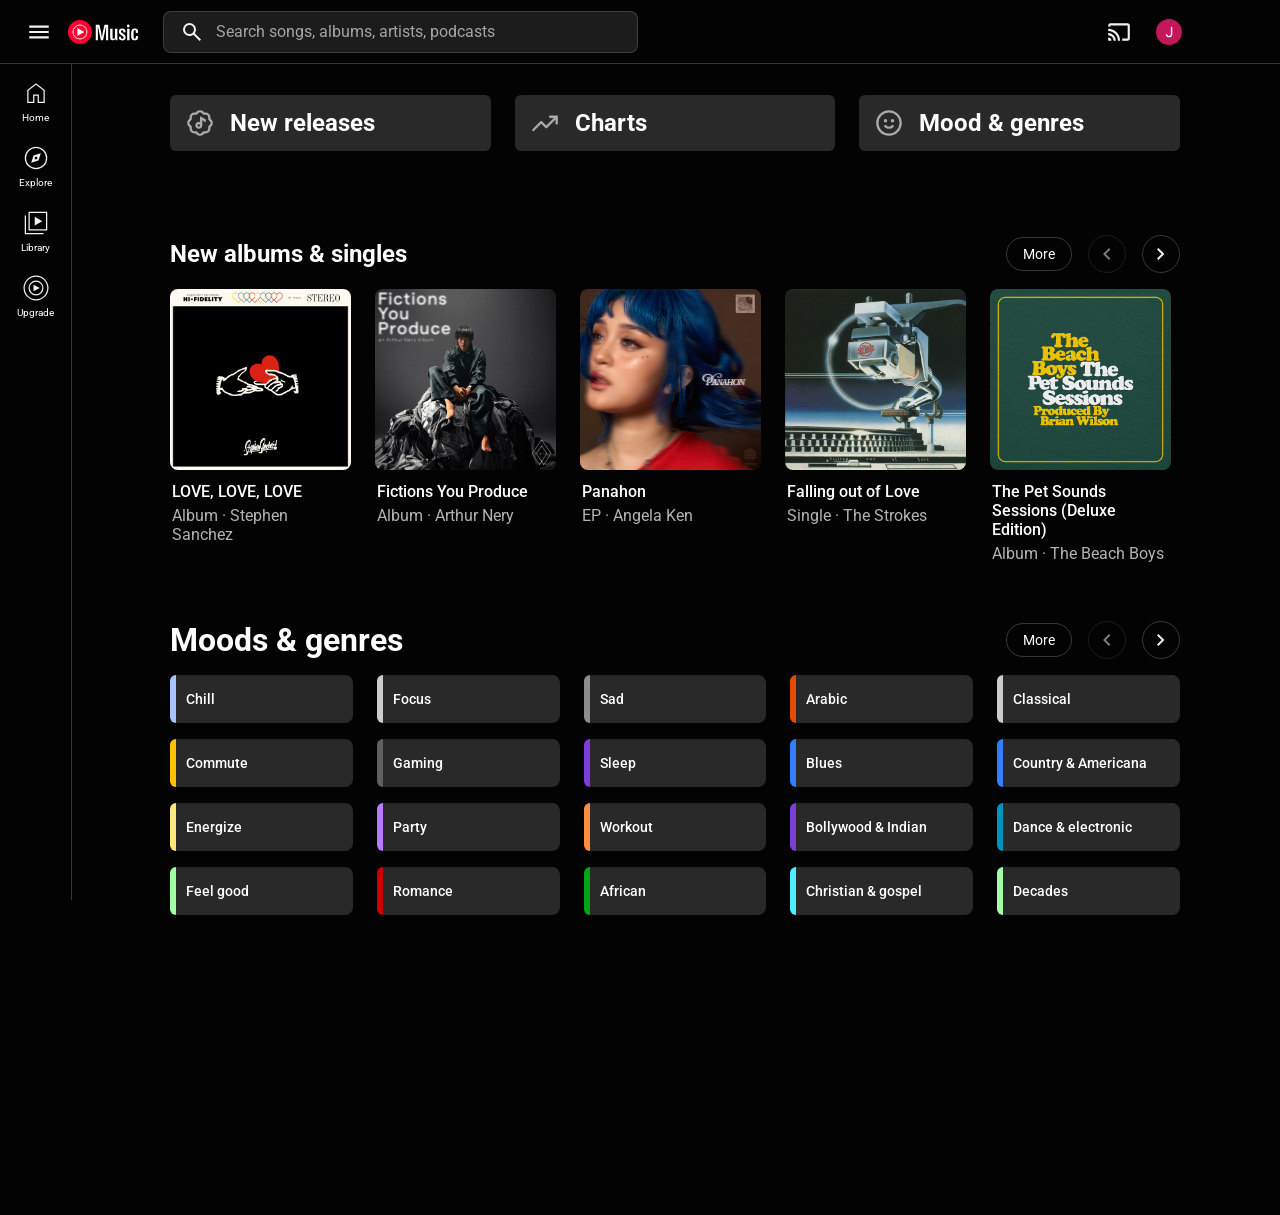
==== commit 9e219b1d: "Finished moods section" ====
--- a/explore.html
+++ b/explore.html
@@ -10,6 +10,7 @@
     <link rel="stylesheet" href="styles/sidebar.css">
     <link rel="stylesheet" href="styles/categories-section.css">
     <link rel="stylesheet" href="styles/new-albums-section.css">
+    <link rel="stylesheet" href="styles/moods-section.css">
     <script defer src="scripts/script.js"></script>
   </head>
   <body>
@@ -705,6 +706,227 @@
           </div>
         </div>
        </section>
+
+       <!-- Moods & Genres Section -->
+        <div class="moods-section">
+          <div class="section-heading">
+            <h1 class="heading-title">
+              <a href="https://music.youtube.com/moods_and_genres">
+                Moods & genres
+              </a>
+            </h1>
+            <div class="heading-actions">
+              <a href="https://music.youtube.com/moods_and_genres">
+                <button class="moods-more-btn">
+                  More
+                </button>
+              </a>
+              <button class="moods-prev-btn">
+                <img src="icons/previous-icon.svg">
+              </button>
+              <button class="moods-next-btn">
+                <img src="icons/next-icon.svg">
+              </button>
+            </div>
+          </div>
+          <div class="moods-grid">
+            <a href="https://music.youtube.com/moods_and_genres" class="card accent-periwinkle-blue">
+              <p class="card-title">
+                Chill
+              </p>
+            </a>
+            <a href="https://music.youtube.com/moods_and_genres" class="card accent-amber-gold">
+              <p class="card-title">
+                Commute
+              </p>
+            </a>
+            <a href="https://music.youtube.com/moods_and_genres" class="card accent-light-yellow">
+              <p class="card-title">
+                Energize
+              </p>
+            </a>
+            <a href="https://music.youtube.com/moods_and_genres" class="card accent-mint-green">
+              <p class="card-title">
+                Feel good
+              </p>
+            </a>
+            <a href="https://music.youtube.com/moods_and_genres" class="card accent-light-gray">
+              <p class="card-title">
+                Focus
+              </p>
+            </a>
+            <a href="https://music.youtube.com/moods_and_genres" class="card accent-charcoal-gray">
+              <p class="card-title">
+                Gaming
+              </p>
+            </a>
+            <a href="https://music.youtube.com/moods_and_genres" class="card accent-lavender-purple">
+              <p class="card-title">
+                Party
+              </p>
+            </a>
+            <a href="https://music.youtube.com/moods_and_genres" class="card accent-crimson-red">
+              <p class="card-title">
+                Romance
+              </p>
+            </a>
+            <a href="https://music.youtube.com/moods_and_genres" class="card accent-medium-gray">
+              <p class="card-title">
+                Sad
+              </p>
+            </a>
+            <a href="https://music.youtube.com/moods_and_genres" class="card accent-deep-purple">
+              <p class="card-title">
+                Sleep
+              </p>
+            </a>
+            <a href="https://music.youtube.com/moods_and_genres" class="card accent-tangerine-orange">
+              <p class="card-title">
+                Workout
+              </p>
+            </a>
+            <a href="https://music.youtube.com/moods_and_genres" class="card accent-kelly-green">
+              <p class="card-title">
+                African
+              </p>
+            </a>
+            <a href="https://music.youtube.com/moods_and_genres" class="card accent-burnt-orange">
+              <p class="card-title">
+                Arabic
+              </p>
+            </a>
+            <a href="https://music.youtube.com/moods_and_genres" class="card accent-royal-blue">
+              <p class="card-title">
+                Blues
+              </p>
+            </a>
+            <a href="https://music.youtube.com/moods_and_genres" class="card accent-deep-purple">
+              <p class="card-title">
+                Bollywood & Indian
+              </p>
+            </a>
+            <a href="https://music.youtube.com/moods_and_genres" class="card accent-cyan">
+              <p class="card-title">
+                Christian & gospel
+              </p>
+            </a>
+            <a href="https://music.youtube.com/moods_and_genres" class="card accent-light-gray">
+              <p class="card-title">
+                Classical
+              </p>
+            </a>
+            <a href="https://music.youtube.com/moods_and_genres" class="card accent-royal-blue">
+              <p class="card-title">
+                Country & Americana
+              </p>
+            </a>
+            <a href="https://music.youtube.com/moods_and_genres" class="card accent-teal-blue">
+              <p class="card-title">
+                Dance & electronic
+              </p>
+            </a>
+            <a href="https://music.youtube.com/moods_and_genres" class="card accent-mint-green">
+              <p class="card-title">
+                Decades
+              </p>
+            </a>
+            <a href="https://music.youtube.com/moods_and_genres" class="card accent-teal-blue">
+              <p class="card-title">
+                Family
+              </p>
+            </a>
+            <a href="https://music.youtube.com/moods_and_genres" class="card accent-kelly-green">
+              <p class="card-title">
+                Folk & acoustic
+              </p>
+            </a>
+            <a href="https://music.youtube.com/moods_and_genres" class="card accent-burnt-orange">
+              <p class="card-title">
+                Hip-hop
+              </p>
+            </a>
+            <a href="https://music.youtube.com/moods_and_genres" class="card accent-light-gray">
+              <p class="card-title">
+                Indie & alternative
+              </p>
+            </a>
+            <a href="https://music.youtube.com/moods_and_genres" class="card accent-crimson-red">
+              <p class="card-title">
+                Indonesian
+              </p>
+            </a>
+            <a href="https://music.youtube.com/moods_and_genres" class="card accent-hot-pink">
+              <p class="card-title">
+                J-pop
+              </p>
+            </a>
+            <a href="https://music.youtube.com/moods_and_genres" class="card accent-periwinkle-blue">
+              <p class="card-title">
+                Jazz
+              </p>
+            </a>
+            <a href="https://music.youtube.com/moods_and_genres" class="card accent-lavender-purple">
+              <p class="card-title">
+                K-pop
+              </p>
+            </a>
+            <a href="https://music.youtube.com/moods_and_genres" class="card accent-amber-gold">
+              <p class="card-title">
+                Latin
+              </p>
+            </a>
+            <a href="https://music.youtube.com/moods_and_genres" class="card accent-coral-pink">
+              <p class="card-title">
+                Mandopop & cantopop
+              </p>
+            </a>
+            <a href="https://music.youtube.com/moods_and_genres" class="card accent-medium-gray">
+              <p class="card-title">
+                Metal
+              </p>
+            </a>
+            <a href="https://music.youtube.com/moods_and_genres" class="card accent-amber-gold">
+              <p class="card-title">
+                OPM
+              </p>
+            </a>
+            <a href="https://music.youtube.com/moods_and_genres" class="card accent-hot-pink">
+              <p class="card-title">
+                Pop
+              </p>
+            </a>
+            <a href="https://music.youtube.com/moods_and_genres" class="card accent-deep-purple">
+              <p class="card-title">
+                R&B & soul
+              </p>
+            </a>
+            <a href="https://music.youtube.com/moods_and_genres" class="card accent-light-yellow">
+              <p class="card-title">
+                Reggae & caribbean
+              </p>
+            </a>
+            <a href="https://music.youtube.com/moods_and_genres" class="card accent-crimson-red">
+              <p class="card-title">
+                Rock
+              </p>
+            </a>
+            <a href="https://music.youtube.com/moods_and_genres" class="card accent-light-yellow">
+              <p class="card-title">
+                Seasonal
+              </p>
+            </a>
+            <a href="https://music.youtube.com/moods_and_genres" class="card accent-cyan">
+              <p class="card-title">
+                Soundtracks & musicals
+              </p>
+            </a>
+            <a href="https://music.youtube.com/moods_and_genres" class="card accent-cyan">
+              <p class="card-title">
+                Thai
+              </p>
+            </a>
+          </div>
+        </div>
     </main>
   </body>
 </html>
--- a/styles/general.css
+++ b/styles/general.css
@@ -9,4 +9,10 @@
   background-color: #030303;
   color: white;
   padding: 110px 100px 300px 170px;
+}
+
+@media (max-width: 936px) {
+  body {
+    padding: 95px 48px 300px 112px;
+  }
 }
--- a/styles/new-albums-section.css
+++ b/styles/new-albums-section.css
@@ -1,3 +1,7 @@
+main .new-albums-section {
+  margin-bottom: 46px;
+}
+
 main .new-albums-section
 .section-heading {
   display: flex;
@@ -29,6 +33,7 @@
   max-width: 190px;
   display: flex;
   justify-content: end;
+  align-items: center;
   gap: 16px;
   flex-shrink: 0;
 }
--- a/styles/moods-section.css
+++ b/styles/moods-section.css
@@ -0,0 +1,244 @@
+.moods-section .section-heading {
+  display: flex;
+  justify-content: space-between;
+  align-items: center;
+  margin-bottom: 16px;
+}
+
+.moods-section .section-heading
+.heading-title {
+  flex-shrink: 0;
+}
+
+.moods-section .section-heading
+.heading-title a {
+  text-decoration: none;
+  color: inherit;
+  transition: text-decoration 0.15s;
+}
+
+.moods-section .section-heading
+.heading-title a:hover {
+  text-decoration: underline;
+}
+
+.moods-section .section-heading
+.heading-actions {
+  width: 190px;
+  display: flex;
+  justify-content: end;
+  column-gap: 16px;
+  align-items: center;
+  flex-shrink: 0;
+}
+.moods-section .section-heading
+.heading-actions button {
+  font-family: inherit;
+  font-size: 14px;
+  background-color: transparent;
+  color: white;
+  border: 1px solid rgba(255, 255, 255, 0.2);
+  padding: 6px;
+  border-radius: 100px;
+  cursor: pointer;
+  transition: all 0.15s;
+}
+
+.moods-section .section-heading
+.heading-actions button img {
+  vertical-align: middle;
+}
+
+.moods-section .section-heading
+.heading-actions button:hover {
+  background-color: rgba(255, 255, 255, 0.1);
+}
+
+.moods-section .section-heading
+.heading-actions button:active {
+  background-color: rgba(255, 255, 255, 0.3);
+}
+
+.moods-section .section-heading
+.heading-actions .moods-more-btn {
+  padding: 8px 16px;
+}
+
+.moods-section .section-heading
+.heading-actions .moods-more-btn:hover {
+  border: 1px solid transparent;
+  background-color: rgba(255, 255, 255, 0.2);
+}
+
+.moods-section .section-heading
+.heading-actions .moods-more-btn:active {
+  background-color: rgba(255, 255, 255, 0.4);
+}
+
+.moods-section .moods-grid {
+  display: grid;
+  grid-template-rows: repeat(4, 48px);
+  row-gap: 16px;
+  grid-auto-columns: calc((100% - 5 * 24px) / 6);
+  grid-auto-flow: column;
+  column-gap: 24px;
+  overflow-x: auto;
+  overscroll-behavior-x: contain;
+}
+
+@media (max-width: 1360px) {
+  .moods-section .moods-grid {
+    grid-auto-columns: calc((100% - 4 * 24px) / 5);
+  }
+}
+
+@media (max-width: 992px) {
+  .moods-section .moods-grid {
+    grid-auto-columns: calc((100% - 3 * 24px) / 4);
+  }
+}
+
+@media (max-width: 768px) {
+  .moods-section .moods-grid {
+    grid-auto-columns: calc((100% - 2 * 24px) / 3);
+  }
+}
+
+@media (max-width: 576px) {
+  .moods-section .moods-grid {
+    grid-auto-columns: calc((100% - 1 * 24px) / 2);
+  }
+}
+
+.moods-section .moods-grid::-webkit-scrollbar {
+  display: none;
+}
+
+.moods-section .moods-grid {
+  scrollbar-width: none;
+}
+
+.moods-section .moods-grid
+.card {
+  text-decoration: none;
+  color: inherit;
+  background-color: rgba(255, 255, 255, 0.15);
+  display: flex;
+  align-items: center;
+  border-radius: 8px;
+  position: relative;
+  padding-left: 16px;
+  cursor: pointer;
+  transition: background-color 0.15s ease-in;
+}
+
+.moods-section .moods-grid
+.card:hover {
+  background-color: rgba(255, 255, 255, 0.1);
+  transition: background-color 0.15s ease-out;
+}
+
+.moods-section .moods-grid
+.card:active {
+  background-color: rgba(255, 255, 255, 0.06);
+  transition: background-color 0.15s ease-out;
+}
+
+.moods-section .moods-grid
+.card::before {
+  content: '';
+  position: absolute;
+  left: 0px;
+  top: 0px;
+  bottom: 0px;
+  width: 6px; 
+  border-top-left-radius: 8px;
+  border-bottom-left-radius: 8px;
+  border-top-right-radius: -100px;
+  border-bottom-right-radius: -8px;
+}
+
+.moods-section .moods-grid
+.card .card-title {
+  font-weight: 500;
+  font-size: 14px;
+}
+
+/* Gray Colors */
+.card.accent-light-gray::before {
+  background: rgb(204, 204, 204);
+}
+
+.card.accent-medium-gray::before {
+  background: rgb(140, 140, 140);
+}
+
+.card.accent-charcoal-gray::before {
+  background: rgb(96, 96, 96);
+}
+
+/* Yellow Colors */
+.card.accent-amber-gold::before {
+  background: rgb(255, 194, 0);
+}
+
+.card.accent-light-yellow::before {
+  background: rgb(255, 231, 128);
+}
+
+/* Green Colors */
+.card.accent-mint-green::before {
+  background: rgb(164, 255, 164);
+}
+
+.card.accent-kelly-green::before {
+  background: rgb(0, 165, 19);
+}
+
+/* Blue Colors */
+.card.accent-periwinkle-blue::before {
+  background: rgb(164, 197, 255);
+}
+
+.card.accent-royal-blue::before {
+  background: rgb(51, 125, 255);
+}
+
+.card.accent-teal-blue::before {
+  background: rgb(0, 146, 191);
+}
+
+.card.accent-cyan::before {
+  background: rgb(77, 238, 255);
+}
+
+/* Purple Colors */
+.card.accent-lavender-purple::before {
+  background: rgb(180, 123, 255);
+}
+
+.card.accent-deep-purple::before {
+  background: rgb(123, 62, 219);
+}
+
+/* Red/Pink Colors */
+.card.accent-crimson-red::before {
+  background: rgb(204, 0, 0);
+}
+
+.card.accent-hot-pink::before {
+  background: rgb(255, 120, 255);
+}
+
+.card.accent-coral-pink::before {
+  background: rgb(255, 137, 131);
+}
+
+/* Orange Colors */
+.card.accent-tangerine-orange::before {
+  background: rgb(255, 141, 64);
+}
+
+.card.accent-burnt-orange::before {
+  background: rgb(226, 75, 0);
+}
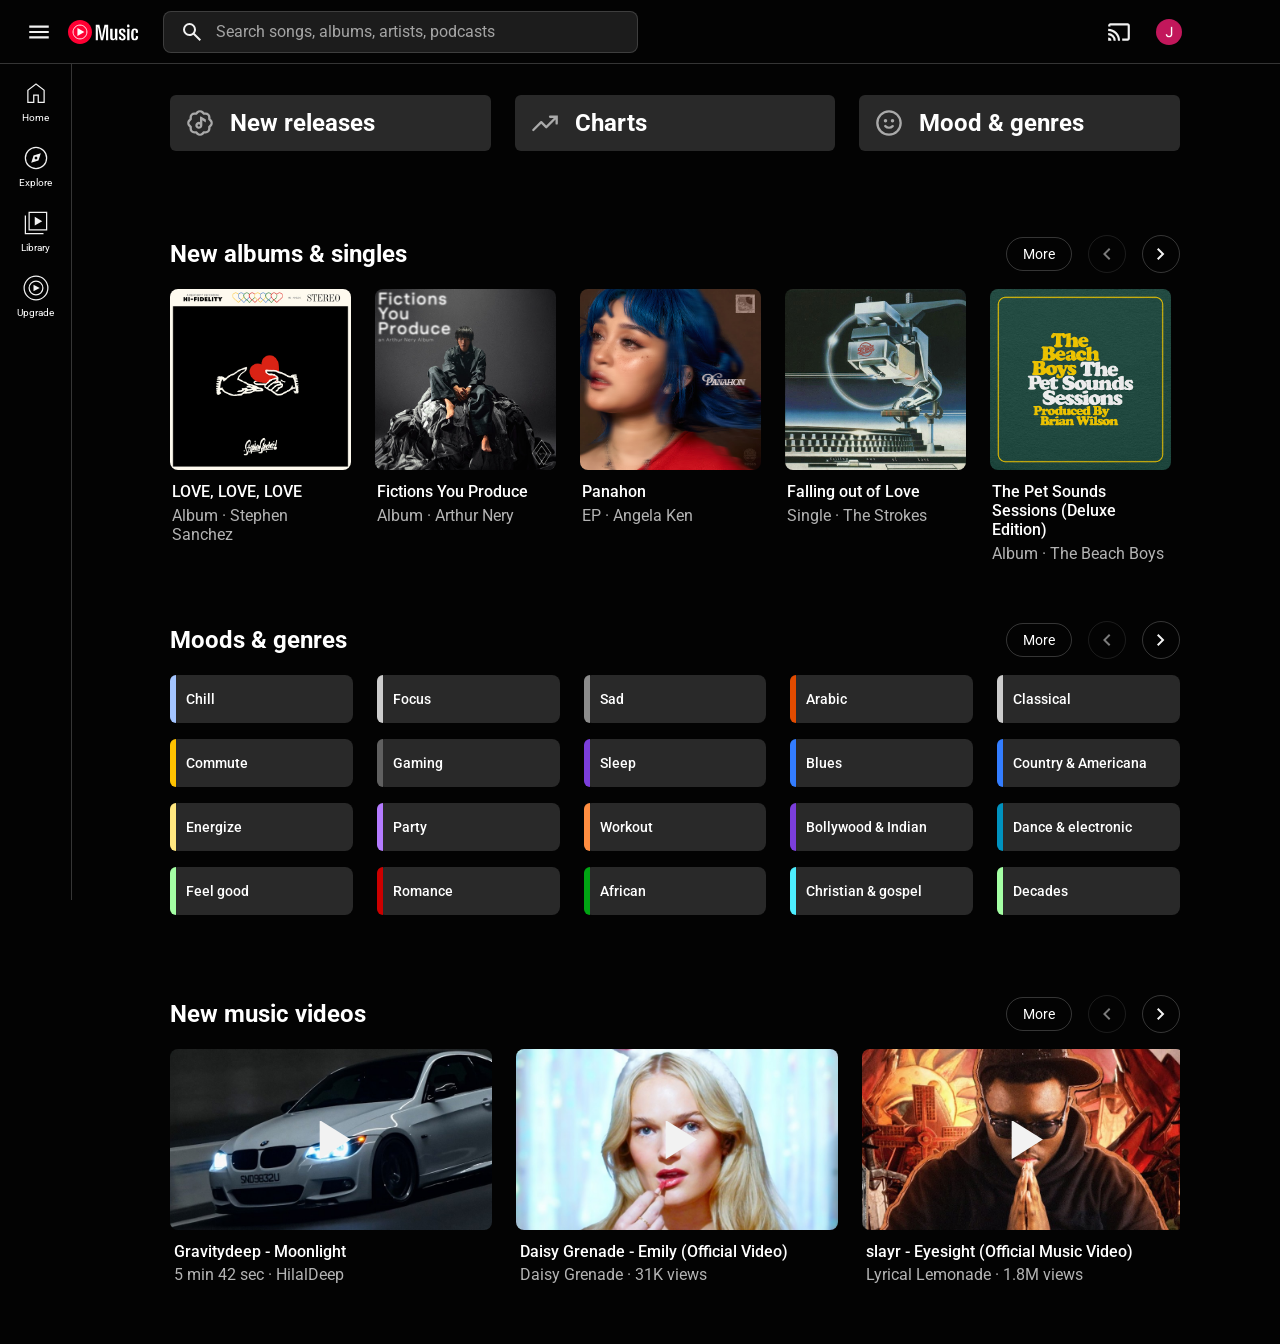
==== commit f28a572a: "Finished new music videos section & fixed thumnails folder structure" ====
--- a/explore.html
+++ b/explore.html
@@ -11,6 +11,7 @@
     <link rel="stylesheet" href="styles/categories-section.css">
     <link rel="stylesheet" href="styles/new-albums-section.css">
     <link rel="stylesheet" href="styles/moods-section.css">
+    <link rel="stylesheet" href="styles/music-videos-section.css">
     <script defer src="scripts/script.js"></script>
   </head>
   <body>
@@ -86,847 +87,1271 @@
       </section>
 
       <!-- New Albums & Singles Section -->
-       <section class="new-albums-section">
+      <section class="new-albums-section">
+      <div class="section-heading">
+        <h1 class="heading-title">
+          <a href="https://music.youtube.com/new_releases/albums">New albums & singles</a>
+        </h1>
+        <div class="heading-actions">
+          <a href="https://music.youtube.com/new_releases/albums">
+            <button class="new-albums-more-btn">More</button>
+          </a>
+          <button class="new-albums-prev-btn">
+            <img src="icons/previous-icon.svg">
+          </button>
+          <button class="new-albums-next-btn">
+            <img src="icons/next-icon.svg">
+          </button>
+        </div>
+      </div>
+      <div class="new-albums-grid">
+        <div class="new-album-preview">
+          <div class="new-album-thumbnail">
+            <a href="https://music.youtube.com/playlist?list=OLAK5uy_mDgFExLTpd_I6szVUoQzPB3fOLFb_YPqo">
+              <img src="thumbnails/new-albums-thumbnails/love-love-love-thumbnail.jpg">
+            </a>
+            <div class="new-album-thumbnail-overlay"></div>
+            <button class="new-album-more-vert-btn">
+              <img src="icons/more-vert-icon.svg">
+            </button>
+            <a href="https://music.youtube.com/watch?v=OYHhCwuq6dg&list=OLAK5uy_mDgFExLTpd_I6szVUoQzPB3fOLFb_YPqo">
+              <button class="play-button">
+                <img src="icons/play-icon.svg">
+              </button>
+            </a>
+          </div>
+          <div class="new-album-info">
+            <a class="album-title" href="https://music.youtube.com/playlist?list=OLAK5uy_mDgFExLTpd_I6szVUoQzPB3fOLFb_YPqo">
+              LOVE, LOVE, LOVE
+            </a>
+            <p class="album-author">
+              Album &#183;
+              <a href="https://music.youtube.com/@stephensanchezofficial">
+                Stephen Sanchez
+              </a>
+            </p>
+          </div>
+        </div>
+        <div class="new-album-preview">
+          <div class="new-album-thumbnail">
+            <a href="https://music.youtube.com/playlist?list=OLAK5uy_mFvauLRlA3abx2A1teCx1f_Wub5HStHVM">
+              <img src="thumbnails/new-albums-thumbnails/fictions-you-produce-thumbnail.jpg">
+            </a>
+            <div class="new-album-thumbnail-overlay"></div>
+            <button class="new-album-more-vert-btn">
+              <img src="icons/more-vert-icon.svg">
+            </button>
+            <a href="https://music.youtube.com/watch?v=j4QXsKSFIdw&list=OLAK5uy_mFvauLRlA3abx2A1teCx1f_Wub5HStHVM">
+              <button class="play-button">
+                <img src="icons/play-icon.svg">
+              </button>
+            </a>
+          </div>
+          <div class="new-album-info">
+            <a class="album-title" href="https://music.youtube.com/playlist?list=OLAK5uy_mFvauLRlA3abx2A1teCx1f_Wub5HStHVM">
+              Fictions You Produce
+            </a>
+            <p class="album-author">
+              Album &#183;
+              <a href="https://music.youtube.com/@arthurneryph">
+                Arthur Nery
+              </a>
+            </p>
+          </div>
+        </div>
+        <div class="new-album-preview">
+          <div class="new-album-thumbnail">
+            <a href="https://music.youtube.com/playlist?list=OLAK5uy_mCNFbydjOLE8aC3sAvexg3AdJeRT3SGYE">
+              <img src="thumbnails/new-albums-thumbnails/panahon-thumbnail.jpg">
+            </a>
+            <div class="new-album-thumbnail-overlay"></div>
+            <button class="new-album-more-vert-btn">
+              <img src="icons/more-vert-icon.svg">
+            </button>
+            <a href="https://music.youtube.com/watch?v=_p7uGzr8jrg&list=OLAK5uy_mCNFbydjOLE8aC3sAvexg3AdJeRT3SGYE">
+              <button class="play-button">
+                <img src="icons/play-icon.svg">
+              </button>
+            </a>
+          </div>
+          <div class="new-album-info">
+            <a class="album-title" href="https://music.youtube.com/playlist?list=OLAK5uy_mCNFbydjOLE8aC3sAvexg3AdJeRT3SGYE">
+              Panahon
+            </a>
+            <p class="album-author">
+              EP &#183;
+              <a href="https://music.youtube.com/channel/UCQj-yfvAVH3TMPyTN991oUA">
+                Angela Ken
+              </a>
+            </p>
+          </div>
+        </div>
+        <div class="new-album-preview">
+          <div class="new-album-thumbnail">
+            <a href="https://music.youtube.com/playlist?list=OLAK5uy_koIQYv7QFOa5E_FWm635VZEKfZlrAPAjI">
+              <img src="thumbnails/new-albums-thumbnails/falling-out-of-love-thumbnail.jpg">
+            </a>
+            <div class="new-album-thumbnail-overlay"></div>
+            <button class="new-album-more-vert-btn">
+              <img src="icons/more-vert-icon.svg">
+            </button>
+            <a href="https://music.youtube.com/watch?v=-ZdSZN7LdqY&list=OLAK5uy_koIQYv7QFOa5E_FWm635VZEKfZlrAPAjI">
+              <button class="play-button">
+                <img src="icons/play-icon.svg">
+              </button>
+            </a>
+          </div>
+          <div class="new-album-info">
+            <a class="album-title" href="https://music.youtube.com/playlist?list=OLAK5uy_koIQYv7QFOa5E_FWm635VZEKfZlrAPAjI">
+              Falling out of Love
+            </a>
+            <p class="album-author">
+              Single &#183;
+              <a href="https://music.youtube.com/@thestrokes">
+                The Strokes
+              </a>
+            </p>
+          </div>
+        </div>
+        <div class="new-album-preview">
+          <div class="new-album-thumbnail">
+            <a href="https://music.youtube.com/playlist?list=OLAK5uy_n2O-mmQdi1ggKmZIAiN1KqSEm37rO1W-0">
+              <img src="thumbnails/new-albums-thumbnails/the-pet-sounds-sessions-thumbnail.jpg">
+            </a>
+            <div class="new-album-thumbnail-overlay"></div>
+            <button class="new-album-more-vert-btn">
+              <img src="icons/more-vert-icon.svg">
+            </button>
+            <a href="https://music.youtube.com/watch?v=5lP8BZcyoEQ&list=OLAK5uy_n2O-mmQdi1ggKmZIAiN1KqSEm37rO1W-0">
+              <button class="play-button">
+                <img src="icons/play-icon.svg">
+              </button>
+            </a>
+          </div>
+          <div class="new-album-info">
+            <a class="album-title" href="https://music.youtube.com/playlist?list=OLAK5uy_n2O-mmQdi1ggKmZIAiN1KqSEm37rO1W-0">
+              The Pet Sounds Sessions (Deluxe Edition)
+            </a>
+            <p class="album-author">
+              Album &#183;
+              <a href="https://music.youtube.com/@thebeachboys">
+                The Beach Boys
+              </a>
+            </p>
+          </div>
+        </div>
+        <div class="new-album-preview">
+          <div class="new-album-thumbnail">
+            <a href="https://music.youtube.com/playlist?list=OLAK5uy_m6GrgnUBPZR_cO9YvtdRisY8JLZ3wg8Es">
+              <img src="thumbnails/new-albums-thumbnails/repeat-it-thumbnail.jpg">
+            </a>
+            <div class="new-album-thumbnail-overlay"></div>
+            <button class="new-album-more-vert-btn">
+              <img src="icons/more-vert-icon.svg">
+            </button>
+            <a href="https://music.youtube.com/watch?v=Sf9NZF5qBak&list=OLAK5uy_m6GrgnUBPZR_cO9YvtdRisY8JLZ3wg8Es">
+              <button class="play-button">
+                <img src="icons/play-icon.svg">
+              </button>
+            </a>
+          </div>
+          <div class="new-album-info">
+            <a class="album-title" href="https://music.youtube.com/playlist?list=OLAK5uy_m6GrgnUBPZR_cO9YvtdRisY8JLZ3wg8Es">
+              Repeat It
+            </a>
+            <p class="album-author">
+              Single &#183;
+              <a href="https://music.youtube.com/@MartinGarrix">
+                Martin Garrix
+              </a> &
+              <a href="https://music.youtube.com/@EdSheeran">
+                Ed Sheeran
+              </a>
+            </p>
+          </div>
+        </div>
+        <div class="new-album-preview">
+          <div class="new-album-thumbnail">
+            <a href="https://music.youtube.com/playlist?list=OLAK5uy_kl1WeOZXJ4vAl0OCTldnoRwDvs4JcBTio">
+              <img src="thumbnails/new-albums-thumbnails/grandmas-gospel-favorites-thumbnail.jpg">
+            </a>
+            <div class="new-album-thumbnail-overlay"></div>
+            <button class="new-album-more-vert-btn">
+              <img src="icons/more-vert-icon.svg">
+            </button>
+            <a href="https://music.youtube.com/watch?v=wPHQoo8z6vY&list=OLAK5uy_kl1WeOZXJ4vAl0OCTldnoRwDvs4JcBTio">
+              <button class="play-button">
+                <img src="icons/play-icon.svg">
+              </button>
+            </a>
+          </div>
+          <div class="new-album-info">
+            <a class="album-title" href="https://music.youtube.com/playlist?list=OLAK5uy_kl1WeOZXJ4vAl0OCTldnoRwDvs4JcBTio">
+              Grandma's Gospel Favorites
+            </a>
+            <p class="album-author">
+              Album &#183;
+              <a href="https://music.youtube.com/@JasonMraz">
+                Jason Mraz  
+              </a>
+            </p>
+          </div>
+        </div>
+        <div class="new-album-preview">
+          <div class="new-album-thumbnail">
+            <a href="https://music.youtube.com/playlist?list=OLAK5uy_mDCvuX2lQmIPIoIw4eoCejLvyD6D0V8wQ">
+              <img src="thumbnails/new-albums-thumbnails/autumn-thumbnail.jpg">
+            </a>
+            <div class="new-album-thumbnail-overlay"></div>
+            <button class="new-album-more-vert-btn">
+              <img src="icons/more-vert-icon.svg">
+            </button>
+            <a href="https://music.youtube.com/watch?v=TKS4UOXlITI&list=OLAK5uy_mDCvuX2lQmIPIoIw4eoCejLvyD6D0V8wQ">
+              <button class="play-button">
+                <img src="icons/play-icon.svg">
+              </button>
+            </a>
+          </div>
+          <div class="new-album-info">
+            <a class="album-title" href="https://music.youtube.com/playlist?list=OLAK5uy_mDCvuX2lQmIPIoIw4eoCejLvyD6D0V8wQ">
+              Autumn (Reimagined)
+            </a>
+            <p class="album-author">
+              EP &#183;
+              <a href="https://music.youtube.com/@benandbenmusic">
+                Ben&Ben  
+              </a>
+            </p>
+          </div>
+        </div>
+        <div class="new-album-preview">
+          <div class="new-album-thumbnail">
+            <a href="https://music.youtube.com/playlist?list=OLAK5uy_mbWnOHz4s__MBlbyl4knAZx9RIwAbfnVM">
+              <img src="thumbnails/new-albums-thumbnails/tayo-na-dali-thumbnail.jpg">
+            </a>
+            <div class="new-album-thumbnail-overlay"></div>
+            <button class="new-album-more-vert-btn">
+              <img src="icons/more-vert-icon.svg">
+            </button>
+            <a href="https://music.youtube.com/watch?v=TKS4UOXlITI&list=OLAK5uy_mDCvuX2lQmIPIoIw4eoCejLvyD6D0V8wQ">
+              <button class="play-button">
+                <img src="icons/play-icon.svg">
+              </button>
+            </a>
+          </div>
+          <div class="new-album-info">
+            <a class="album-title" href="https://music.youtube.com/watch?v=SJcRTJvWLMo&list=OLAK5uy_mbWnOHz4s__MBlbyl4knAZx9RIwAbfnVM">
+              Tayo Na, Dali!
+            </a>
+            <p class="album-author">
+              Single &#183;
+              <a href="https://music.youtube.com/@bloomfieldsmusic">
+                The Bloomfields 
+              </a>
+            </p>
+          </div>
+        </div>
+        <div class="new-album-preview">
+          <div class="new-album-thumbnail">
+            <a href="https://music.youtube.com/playlist?list=OLAK5uy_nRn4L6n21VwNNLZOMxVZ2WroeAvZ4rUlk">
+              <img src="thumbnails/new-albums-thumbnails/opm-punk-rock-vibe-vol-1-thumbnail.jpg">
+            </a>
+            <div class="new-album-thumbnail-overlay"></div>
+            <button class="new-album-more-vert-btn">
+              <img src="icons/more-vert-icon.svg">
+            </button>
+            <a href="https://music.youtube.com/watch?v=SZRlKae1J-w&list=OLAK5uy_nRn4L6n21VwNNLZOMxVZ2WroeAvZ4rUlk">
+              <button class="play-button">
+                <img src="icons/play-icon.svg">
+              </button>
+            </a>
+          </div>
+          <div class="new-album-info">
+            <a class="album-title" href="https://music.youtube.com/playlist?list=OLAK5uy_nRn4L6n21VwNNLZOMxVZ2WroeAvZ4rUlk">
+              Opm Punk Rock Vibe, Vol. 1
+            </a>
+            <p class="album-author">
+              Album &#183;
+              <a href="https://music.youtube.com/@TheUltimateHeroes">
+                The Ultimate Heroes
+              </a>
+            </p>
+          </div>
+        </div>
+        <div class="new-album-preview">
+          <div class="new-album-thumbnail">
+            <a href="https://music.youtube.com/playlist?list=OLAK5uy_ni7Fkm59ZLdZS9h58zCD-uuXmptd_lsdg">
+              <img src="thumbnails/new-albums-thumbnails/tahan-na-thumbnail.jpg">
+            </a>
+            <div class="new-album-thumbnail-overlay"></div>
+            <button class="new-album-more-vert-btn">
+              <img src="icons/more-vert-icon.svg">
+            </button>
+            <a href="https://music.youtube.com/watch?v=5w1Vo48jTWE&list=OLAK5uy_ni7Fkm59ZLdZS9h58zCD-uuXmptd_lsdg">
+              <button class="play-button">
+                <img src="icons/play-icon.svg">
+              </button>
+            </a>
+          </div>
+          <div class="new-album-info">
+            <a class="album-title" href="https://music.youtube.com/playlist?list=OLAK5uy_ni7Fkm59ZLdZS9h58zCD-uuXmptd_lsdg">
+              Tahan Na
+            </a>
+            <p class="album-author">
+              Single &#183;
+              <a href="https://music.youtube.com/channel/UCBsC49bZ6-JUkABGkHSmZUg">
+                JC Herrero
+              </a>
+            </p>
+          </div>
+        </div>
+        <div class="new-album-preview">
+          <div class="new-album-thumbnail">
+            <a href="https://music.youtube.com/playlist?list=OLAK5uy_lbPUH1U9sNuS54xnH5ySTcU9ZdblckUSA">
+              <img src="thumbnails/new-albums-thumbnails/dito-muna-tayo-thumbnail.jpg">
+            </a>
+            <div class="new-album-thumbnail-overlay"></div>
+            <button class="new-album-more-vert-btn">
+              <img src="icons/more-vert-icon.svg">
+            </button>
+            <a href="https://music.youtube.com/watch?v=DBY5NW1Jxjk&list=OLAK5uy_lbPUH1U9sNuS54xnH5ySTcU9ZdblckUSA">
+              <button class="play-button">
+                <img src="icons/play-icon.svg">
+              </button>
+            </a>
+          </div>
+          <div class="new-album-info">
+            <a class="album-title" href="https://music.youtube.com/playlist?list=OLAK5uy_lbPUH1U9sNuS54xnH5ySTcU9ZdblckUSA">
+              dito muna tayo
+            </a>
+            <p class="album-author">
+              Single &#183;
+              <a href="https://music.youtube.com/@sydhartha">
+                syd hartha
+              </a> &
+              <a href="https://music.youtube.com/channel/UC4E2f5-fQeyWCxOQAnMZ6PQ">
+                TONEEJAY
+              </a>
+            </p>
+          </div>
+        </div>
+        <div class="new-album-preview">
+          <div class="new-album-thumbnail">
+            <a href="https://music.youtube.com/playlist?list=OLAK5uy_n7eA_8XdrOcpjOl6wDGOi43LDYBgexOm0">
+              <img src="thumbnails/new-albums-thumbnails/pako-thumbnail.jpg">
+            </a>
+            <div class="new-album-thumbnail-overlay"></div>
+            <button class="new-album-more-vert-btn">
+              <img src="icons/more-vert-icon.svg">
+            </button>
+            <a href="https://music.youtube.com/watch?v=DJJ12UwTiwo&list=OLAK5uy_n7eA_8XdrOcpjOl6wDGOi43LDYBgexOm0">
+              <button class="play-button">
+                <img src="icons/play-icon.svg">
+              </button>
+            </a>
+          </div>
+          <div class="new-album-info">
+            <a class="album-title" href="https://music.youtube.com/playlist?list=OLAK5uy_n7eA_8XdrOcpjOl6wDGOi43LDYBgexOm0">
+              PAKO (Open Verse)
+            </a>
+            <p class="album-author">
+              Single &#183;
+              <a href="https://music.youtube.com/@JustinJTaller">
+                Justin Taller
+              </a>
+            </p>
+          </div>
+        </div>
+        <div class="new-album-preview">
+          <div class="new-album-thumbnail">
+            <a href="https://music.youtube.com/playlist?list=OLAK5uy_lxnT0rwLJhxpmKsjto5cRgepKC3v4Y1wc">
+              <img src="thumbnails/new-albums-thumbnails/lunod-thumbnail.jpg">
+            </a>
+            <div class="new-album-thumbnail-overlay"></div>
+            <button class="new-album-more-vert-btn">
+              <img src="icons/more-vert-icon.svg">
+            </button>
+            <a href="https://music.youtube.com/watch?v=K8rOqjCeg68&list=OLAK5uy_lxnT0rwLJhxpmKsjto5cRgepKC3v4Y1wc">
+              <button class="play-button">
+                <img src="icons/play-icon.svg">
+              </button>
+            </a>
+          </div>
+          <div class="new-album-info">
+            <a class="album-title" href="https://music.youtube.com/playlist?list=OLAK5uy_lxnT0rwLJhxpmKsjto5cRgepKC3v4Y1wc">
+              Lunod (feat. EC Orduna)
+            </a>
+            <p class="album-author">
+              Single &#183;
+              <a href="https://music.youtube.com/@Gloc9official">
+                Gloc-9
+              </a>
+            </p>
+          </div>
+        </div>
+        <div class="new-album-preview">
+          <div class="new-album-thumbnail">
+            <a href="https://music.youtube.com/playlist?list=OLAK5uy_njQgcon4kzlAlnUKNcwOuNo9qvXs5IB6A">
+              <img src="thumbnails/new-albums-thumbnails/the-best-thumbnail.jpg">
+            </a>
+            <div class="new-album-thumbnail-overlay"></div>
+            <button class="new-album-more-vert-btn">
+              <img src="icons/more-vert-icon.svg">
+            </button>
+            <a href="https://music.youtube.com/watch?v=xC-SiiQZdzI&list=OLAK5uy_njQgcon4kzlAlnUKNcwOuNo9qvXs5IB6A">
+              <button class="play-button">
+                <img src="icons/play-icon.svg">
+              </button>
+            </a>
+          </div>
+          <div class="new-album-info">
+            <a class="album-title" href="https://music.youtube.com/playlist?list=OLAK5uy_njQgcon4kzlAlnUKNcwOuNo9qvXs5IB6A">
+              The Best
+            </a>
+            <p class="album-author">
+              Album &#183;
+              <a href="https://music.youtube.com/@gelmusic01">
+                GelMusic
+              </a>
+            </p>
+          </div>
+        </div>
+        <div class="new-album-preview">
+          <div class="new-album-thumbnail">
+            <a href="https://music.youtube.com/playlist?list=OLAK5uy_mawV7IB_gKBsbpGILgA5ODd5WfJSqhjxU">
+              <img src="thumbnails/new-albums-thumbnails/opm-rock-covers-vol-1-thumbnail.jpg">
+            </a>
+            <div class="new-album-thumbnail-overlay"></div>
+            <button class="new-album-more-vert-btn">
+              <img src="icons/more-vert-icon.svg">
+            </button>
+            <a href="https://music.youtube.com/watch?v=EMDg-Zyn62I&list=OLAK5uy_mawV7IB_gKBsbpGILgA5ODd5WfJSqhjxU">
+              <button class="play-button">
+                <img src="icons/play-icon.svg">
+              </button>
+            </a>
+          </div>
+          <div class="new-album-info">
+            <a class="album-title" href="https://music.youtube.com/playlist?list=OLAK5uy_mawV7IB_gKBsbpGILgA5ODd5WfJSqhjxU">
+              Opm Rock Covers, Vol. 1
+            </a>
+            <p class="album-author">
+              Album &#183;
+              <a href="https://music.youtube.com/@RYNXRockMuzik">
+                RYNX
+              </a>
+            </p>
+          </div>
+        </div>
+        <div class="new-album-preview">
+          <div class="new-album-thumbnail">
+            <a href="https://music.youtube.com/playlist?list=OLAK5uy_mMD_lVKdrIIVnT8YX50VNcqXpEsXitmdE">
+              <img src="thumbnails/new-albums-thumbnails/isa-dalawa-tatlo-cha-thumbnail.jpg">
+            </a>
+            <div class="new-album-thumbnail-overlay"></div>
+            <button class="new-album-more-vert-btn">
+              <img src="icons/more-vert-icon.svg">
+            </button>
+            <a href="https://music.youtube.com/watch?v=2eblQ0w2UMU&list=OLAK5uy_mMD_lVKdrIIVnT8YX50VNcqXpEsXitmdE">
+              <button class="play-button">
+                <img src="icons/play-icon.svg">
+              </button>
+            </a>
+          </div>
+          <div class="new-album-info">
+            <a class="album-title" href="https://music.youtube.com/playlist?list=OLAK5uy_mMD_lVKdrIIVnT8YX50VNcqXpEsXitmdE">
+              Isa, Dalawa, Tatlo, Cha
+            </a>
+            <p class="album-author">
+              Single &#183;
+              <a href="https://music.youtube.com/@YConstantino">
+                Yeng Constantino
+              </a>
+            </p>
+          </div>
+        </div>
+        <div class="new-album-preview">
+          <div class="new-album-thumbnail">
+            <a href="https://music.youtube.com/playlist?list=OLAK5uy_kysCIbzmW_EQI_f2_lBWwqNSp5owuM5SU">
+              <img src="thumbnails/new-albums-thumbnails/lovesick-thumbnail.jpg">
+            </a>
+            <div class="new-album-thumbnail-overlay"></div>
+            <button class="new-album-more-vert-btn">
+              <img src="icons/more-vert-icon.svg">
+            </button>
+            <a href="https://music.youtube.com/watch?v=NVCwU1PblT0&list=OLAK5uy_kysCIbzmW_EQI_f2_lBWwqNSp5owuM5SU">
+              <button class="play-button">
+                <img src="icons/play-icon.svg">
+              </button>
+            </a>
+          </div>
+          <div class="new-album-info">
+            <a class="album-title" href="https://music.youtube.com/playlist?list=OLAK5uy_kysCIbzmW_EQI_f2_lBWwqNSp5owuM5SU">
+              Lovesick (Mas Pinasakit)
+            </a>
+            <p class="album-author">
+              Single &#183;
+              <a href="https://music.youtube.com/@cesca268">
+                Cesca
+              </a>
+            </p>
+          </div>
+        </div>
+        <div class="new-album-preview">
+          <div class="new-album-thumbnail">
+            <a href="https://music.youtube.com/playlist?list=OLAK5uy_lrpt_u8MORrwX7omo09ZPKWKyPKe3pH50">
+              <img src="thumbnails/new-albums-thumbnails/ikaw-at-ikaw-thumbnail.jpg">
+            </a>
+            <div class="new-album-thumbnail-overlay"></div>
+            <button class="new-album-more-vert-btn">
+              <img src="icons/more-vert-icon.svg">
+            </button>
+            <a href="https://music.youtube.com/watch?v=ZYoCDXkOtJE&list=OLAK5uy_lrpt_u8MORrwX7omo09ZPKWKyPKe3pH50">
+              <button class="play-button">
+                <img src="icons/play-icon.svg">
+              </button>
+            </a>
+          </div>
+          <div class="new-album-info">
+            <a class="album-title" href="https://music.youtube.com/playlist?list=OLAK5uy_lrpt_u8MORrwX7omo09ZPKWKyPKe3pH50">
+              Ikaw at Ikaw
+            </a>
+            <p class="album-author">
+              Single &#183;
+              <a href="https://music.youtube.com/@iminigopascual">
+                Inigo Pascual
+              </a>
+            </p>
+          </div>
+        </div>
+        <div class="new-album-preview">
+          <div class="new-album-thumbnail">
+            <a href="https://music.youtube.com/playlist?list=OLAK5uy_l81m8XHbCP-Jj3QFNvgEWtT5FiQx407e4">
+              <img src="thumbnails/new-albums-thumbnails/tayo-parin-thumbnail.jpg">
+            </a>
+            <div class="new-album-thumbnail-overlay"></div>
+            <button class="new-album-more-vert-btn">
+              <img src="icons/more-vert-icon.svg">
+            </button>
+            <a href="https://music.youtube.com/watch?v=zdQLRtiZkRI&list=OLAK5uy_l81m8XHbCP-Jj3QFNvgEWtT5FiQx407e4">
+              <button class="play-button">
+                <img src="icons/play-icon.svg">
+              </button>
+            </a>
+          </div>
+          <div class="new-album-info">
+            <a class="album-title" href="https://music.youtube.com/playlist?list=OLAK5uy_l81m8XHbCP-Jj3QFNvgEWtT5FiQx407e4">
+              TAYO PARIN
+            </a>
+            <p class="album-author">
+              Single &#183;
+              <a href="https://music.youtube.com/@SALBAKUTA">
+                SALBAKUTA
+              </a>
+            </p>
+          </div>
+        </div>
+        <div class="new-album-preview">
+          <div class="new-album-thumbnail">
+            <a href="https://music.youtube.com/playlist?list=OLAK5uy_nxRJ30Gzza_A-gwRzpV01NZo3a5ui8Uak">
+              <img src="thumbnails/new-albums-thumbnails/kalapastanganan-thumbnail.jpg">
+            </a>
+            <div class="new-album-thumbnail-overlay"></div>
+            <button class="new-album-more-vert-btn">
+              <img src="icons/more-vert-icon.svg">
+            </button>
+            <a href="https://music.youtube.com/watch?v=-ToHwvtozI4&list=OLAK5uy_nxRJ30Gzza_A-gwRzpV01NZo3a5ui8Uak">
+              <button class="play-button">
+                <img src="icons/play-icon.svg">
+              </button>
+            </a>
+          </div>
+          <div class="new-album-info">
+            <a class="album-title" href="https://music.youtube.com/playlist?list=OLAK5uy_nxRJ30Gzza_A-gwRzpV01NZo3a5ui8Uak">
+              Kalapastanganan (Acoustic Version)
+            </a>
+            <p class="album-author">
+              Single &#183;
+              <a href="https://music.youtube.com/@yuhiiiiiii">
+                YUHI
+              </a>
+            </p>
+          </div>
+        </div>
+        <div class="new-album-preview">
+          <div class="new-album-thumbnail">
+            <a href="https://music.youtube.com/playlist?list=OLAK5uy_nwObhxXyYo8dZiw9GDM2bSAw-W-t9RypY">
+              <img src="thumbnails/new-albums-thumbnails/walang-ibang-ikaw-thumbnail.jpg">
+            </a>
+            <div class="new-album-thumbnail-overlay"></div>
+            <button class="new-album-more-vert-btn">
+              <img src="icons/more-vert-icon.svg">
+            </button>
+            <a href="https://music.youtube.com/watch?v=n3HzhhrIB7o&list=OLAK5uy_nwObhxXyYo8dZiw9GDM2bSAw-W-t9RypY">
+              <button class="play-button">
+                <img src="icons/play-icon.svg">
+              </button>
+            </a>
+          </div>
+          <div class="new-album-info">
+            <a class="album-title" href="https://music.youtube.com/playlist?list=OLAK5uy_nwObhxXyYo8dZiw9GDM2bSAw-W-t9RypY">
+              Walang Ibang Ikaw (Stripped Down)
+            </a>
+            <p class="album-author">
+              Single &#183;
+              <a href="https://music.youtube.com/channel/UCvYpWufnhNrK4-YuM9CKKrA">
+                Freestyle
+              </a>
+            </p>
+          </div>
+        </div>
+      </div>
+      </section>
+
+      <!-- Moods & Genres Section -->
+      <section class="moods-section">
         <div class="section-heading">
           <h1 class="heading-title">
-            <a href="https://music.youtube.com/new_releases/albums">New albums & singles</a>
+            <a href="https://music.youtube.com/moods_and_genres">
+              Moods & genres
+            </a>
           </h1>
           <div class="heading-actions">
-            <a href="https://music.youtube.com/new_releases/albums">
-              <button class="new-albums-more-btn">More</button>
-            </a>
-            <button class="new-albums-prev-btn">
+            <a href="https://music.youtube.com/moods_and_genres">
+              <button class="moods-more-btn">
+                More
+              </button>
+            </a>
+            <button class="moods-prev-btn">
               <img src="icons/previous-icon.svg">
             </button>
-            <button class="new-albums-next-btn">
+            <button class="moods-next-btn">
               <img src="icons/next-icon.svg">
             </button>
           </div>
         </div>
-        <div class="new-albums-grid">
-          <div class="new-album-preview">
-            <div class="new-album-thumbnail">
-              <a href="https://music.youtube.com/playlist?list=OLAK5uy_mDgFExLTpd_I6szVUoQzPB3fOLFb_YPqo">
-                <img src="new-albums-thumbnails/love-love-love-thumbnail.jpg">
-              </a>
-              <div class="new-album-thumbnail-overlay"></div>
-              <button class="new-album-more-vert-btn">
-                <img src="icons/more-vert-icon.svg">
-              </button>
-              <a href="https://music.youtube.com/watch?v=OYHhCwuq6dg&list=OLAK5uy_mDgFExLTpd_I6szVUoQzPB3fOLFb_YPqo">
-                <button class="play-button">
-                  <img src="icons/play-icon.svg">
-                </button>
-              </a>
-            </div>
-            <div class="new-album-info">
-              <a class="album-title" href="https://music.youtube.com/playlist?list=OLAK5uy_mDgFExLTpd_I6szVUoQzPB3fOLFb_YPqo">
-                LOVE, LOVE, LOVE
-              </a>
-              <p class="album-author">
-                Album &#183;
-                <a href="https://music.youtube.com/@stephensanchezofficial">
-                  Stephen Sanchez
-                </a>
-              </p>
-            </div>
-          </div>
-          <div class="new-album-preview">
-            <div class="new-album-thumbnail">
-              <a href="https://music.youtube.com/playlist?list=OLAK5uy_mFvauLRlA3abx2A1teCx1f_Wub5HStHVM">
-                <img src="new-albums-thumbnails/fictions-you-produce-thumbnail.jpg">
-              </a>
-              <div class="new-album-thumbnail-overlay"></div>
-              <button class="new-album-more-vert-btn">
-                <img src="icons/more-vert-icon.svg">
-              </button>
-              <a href="https://music.youtube.com/watch?v=j4QXsKSFIdw&list=OLAK5uy_mFvauLRlA3abx2A1teCx1f_Wub5HStHVM">
-                <button class="play-button">
-                  <img src="icons/play-icon.svg">
-                </button>
-              </a>
-            </div>
-            <div class="new-album-info">
-              <a class="album-title" href="https://music.youtube.com/playlist?list=OLAK5uy_mFvauLRlA3abx2A1teCx1f_Wub5HStHVM">
-                Fictions You Produce
-              </a>
-              <p class="album-author">
-                Album &#183;
-                <a href="https://music.youtube.com/@arthurneryph">
-                  Arthur Nery
-                </a>
-              </p>
-            </div>
-          </div>
-          <div class="new-album-preview">
-            <div class="new-album-thumbnail">
-              <a href="https://music.youtube.com/playlist?list=OLAK5uy_mCNFbydjOLE8aC3sAvexg3AdJeRT3SGYE">
-                <img src="new-albums-thumbnails/panahon-thumbnail.jpg">
-              </a>
-              <div class="new-album-thumbnail-overlay"></div>
-              <button class="new-album-more-vert-btn">
-                <img src="icons/more-vert-icon.svg">
-              </button>
-              <a href="https://music.youtube.com/watch?v=_p7uGzr8jrg&list=OLAK5uy_mCNFbydjOLE8aC3sAvexg3AdJeRT3SGYE">
-                <button class="play-button">
-                  <img src="icons/play-icon.svg">
-                </button>
-              </a>
-            </div>
-            <div class="new-album-info">
-              <a class="album-title" href="https://music.youtube.com/playlist?list=OLAK5uy_mCNFbydjOLE8aC3sAvexg3AdJeRT3SGYE">
-                Panahon
-              </a>
-              <p class="album-author">
-                EP &#183;
-                <a href="https://music.youtube.com/channel/UCQj-yfvAVH3TMPyTN991oUA">
-                  Angela Ken
-                </a>
-              </p>
-            </div>
-          </div>
-          <div class="new-album-preview">
-            <div class="new-album-thumbnail">
-              <a href="https://music.youtube.com/playlist?list=OLAK5uy_koIQYv7QFOa5E_FWm635VZEKfZlrAPAjI">
-                <img src="new-albums-thumbnails/falling-out-of-love-thumbnail.jpg">
-              </a>
-              <div class="new-album-thumbnail-overlay"></div>
-              <button class="new-album-more-vert-btn">
-                <img src="icons/more-vert-icon.svg">
-              </button>
-              <a href="https://music.youtube.com/watch?v=-ZdSZN7LdqY&list=OLAK5uy_koIQYv7QFOa5E_FWm635VZEKfZlrAPAjI">
-                <button class="play-button">
-                  <img src="icons/play-icon.svg">
-                </button>
-              </a>
-            </div>
-            <div class="new-album-info">
-              <a class="album-title" href="https://music.youtube.com/playlist?list=OLAK5uy_koIQYv7QFOa5E_FWm635VZEKfZlrAPAjI">
-                Falling out of Love
-              </a>
-              <p class="album-author">
-                Single &#183;
-                <a href="https://music.youtube.com/@thestrokes">
-                  The Strokes
-                </a>
-              </p>
-            </div>
-          </div>
-          <div class="new-album-preview">
-            <div class="new-album-thumbnail">
-              <a href="https://music.youtube.com/playlist?list=OLAK5uy_n2O-mmQdi1ggKmZIAiN1KqSEm37rO1W-0">
-                <img src="new-albums-thumbnails/the-pet-sounds-sessions-thumbnail.jpg">
-              </a>
-              <div class="new-album-thumbnail-overlay"></div>
-              <button class="new-album-more-vert-btn">
-                <img src="icons/more-vert-icon.svg">
-              </button>
-              <a href="https://music.youtube.com/watch?v=5lP8BZcyoEQ&list=OLAK5uy_n2O-mmQdi1ggKmZIAiN1KqSEm37rO1W-0">
-                <button class="play-button">
-                  <img src="icons/play-icon.svg">
-                </button>
-              </a>
-            </div>
-            <div class="new-album-info">
-              <a class="album-title" href="https://music.youtube.com/playlist?list=OLAK5uy_n2O-mmQdi1ggKmZIAiN1KqSEm37rO1W-0">
-                The Pet Sounds Sessions (Deluxe Edition)
-              </a>
-              <p class="album-author">
-                Album &#183;
-                <a href="https://music.youtube.com/@thebeachboys">
-                  The Beach Boys
-                </a>
-              </p>
-            </div>
-          </div>
-          <div class="new-album-preview">
-            <div class="new-album-thumbnail">
-              <a href="https://music.youtube.com/playlist?list=OLAK5uy_m6GrgnUBPZR_cO9YvtdRisY8JLZ3wg8Es">
-                <img src="new-albums-thumbnails/repeat-it-thumbnail.jpg">
-              </a>
-              <div class="new-album-thumbnail-overlay"></div>
-              <button class="new-album-more-vert-btn">
-                <img src="icons/more-vert-icon.svg">
-              </button>
-              <a href="https://music.youtube.com/watch?v=Sf9NZF5qBak&list=OLAK5uy_m6GrgnUBPZR_cO9YvtdRisY8JLZ3wg8Es">
-                <button class="play-button">
-                  <img src="icons/play-icon.svg">
-                </button>
-              </a>
-            </div>
-            <div class="new-album-info">
-              <a class="album-title" href="https://music.youtube.com/playlist?list=OLAK5uy_m6GrgnUBPZR_cO9YvtdRisY8JLZ3wg8Es">
-                Repeat It
-              </a>
-              <p class="album-author">
-                Single &#183;
-                <a href="https://music.youtube.com/@MartinGarrix">
-                  Martin Garrix
+        <div class="moods-grid">
+          <a href="https://music.youtube.com/moods_and_genres" class="card accent-periwinkle-blue">
+            <p class="card-title">
+              Chill
+            </p>
+          </a>
+          <a href="https://music.youtube.com/moods_and_genres" class="card accent-amber-gold">
+            <p class="card-title">
+              Commute
+            </p>
+          </a>
+          <a href="https://music.youtube.com/moods_and_genres" class="card accent-light-yellow">
+            <p class="card-title">
+              Energize
+            </p>
+          </a>
+          <a href="https://music.youtube.com/moods_and_genres" class="card accent-mint-green">
+            <p class="card-title">
+              Feel good
+            </p>
+          </a>
+          <a href="https://music.youtube.com/moods_and_genres" class="card accent-light-gray">
+            <p class="card-title">
+              Focus
+            </p>
+          </a>
+          <a href="https://music.youtube.com/moods_and_genres" class="card accent-charcoal-gray">
+            <p class="card-title">
+              Gaming
+            </p>
+          </a>
+          <a href="https://music.youtube.com/moods_and_genres" class="card accent-lavender-purple">
+            <p class="card-title">
+              Party
+            </p>
+          </a>
+          <a href="https://music.youtube.com/moods_and_genres" class="card accent-crimson-red">
+            <p class="card-title">
+              Romance
+            </p>
+          </a>
+          <a href="https://music.youtube.com/moods_and_genres" class="card accent-medium-gray">
+            <p class="card-title">
+              Sad
+            </p>
+          </a>
+          <a href="https://music.youtube.com/moods_and_genres" class="card accent-deep-purple">
+            <p class="card-title">
+              Sleep
+            </p>
+          </a>
+          <a href="https://music.youtube.com/moods_and_genres" class="card accent-tangerine-orange">
+            <p class="card-title">
+              Workout
+            </p>
+          </a>
+          <a href="https://music.youtube.com/moods_and_genres" class="card accent-kelly-green">
+            <p class="card-title">
+              African
+            </p>
+          </a>
+          <a href="https://music.youtube.com/moods_and_genres" class="card accent-burnt-orange">
+            <p class="card-title">
+              Arabic
+            </p>
+          </a>
+          <a href="https://music.youtube.com/moods_and_genres" class="card accent-royal-blue">
+            <p class="card-title">
+              Blues
+            </p>
+          </a>
+          <a href="https://music.youtube.com/moods_and_genres" class="card accent-deep-purple">
+            <p class="card-title">
+              Bollywood & Indian
+            </p>
+          </a>
+          <a href="https://music.youtube.com/moods_and_genres" class="card accent-cyan">
+            <p class="card-title">
+              Christian & gospel
+            </p>
+          </a>
+          <a href="https://music.youtube.com/moods_and_genres" class="card accent-light-gray">
+            <p class="card-title">
+              Classical
+            </p>
+          </a>
+          <a href="https://music.youtube.com/moods_and_genres" class="card accent-royal-blue">
+            <p class="card-title">
+              Country & Americana
+            </p>
+          </a>
+          <a href="https://music.youtube.com/moods_and_genres" class="card accent-teal-blue">
+            <p class="card-title">
+              Dance & electronic
+            </p>
+          </a>
+          <a href="https://music.youtube.com/moods_and_genres" class="card accent-mint-green">
+            <p class="card-title">
+              Decades
+            </p>
+          </a>
+          <a href="https://music.youtube.com/moods_and_genres" class="card accent-teal-blue">
+            <p class="card-title">
+              Family
+            </p>
+          </a>
+          <a href="https://music.youtube.com/moods_and_genres" class="card accent-kelly-green">
+            <p class="card-title">
+              Folk & acoustic
+            </p>
+          </a>
+          <a href="https://music.youtube.com/moods_and_genres" class="card accent-burnt-orange">
+            <p class="card-title">
+              Hip-hop
+            </p>
+          </a>
+          <a href="https://music.youtube.com/moods_and_genres" class="card accent-light-gray">
+            <p class="card-title">
+              Indie & alternative
+            </p>
+          </a>
+          <a href="https://music.youtube.com/moods_and_genres" class="card accent-crimson-red">
+            <p class="card-title">
+              Indonesian
+            </p>
+          </a>
+          <a href="https://music.youtube.com/moods_and_genres" class="card accent-hot-pink">
+            <p class="card-title">
+              J-pop
+            </p>
+          </a>
+          <a href="https://music.youtube.com/moods_and_genres" class="card accent-periwinkle-blue">
+            <p class="card-title">
+              Jazz
+            </p>
+          </a>
+          <a href="https://music.youtube.com/moods_and_genres" class="card accent-lavender-purple">
+            <p class="card-title">
+              K-pop
+            </p>
+          </a>
+          <a href="https://music.youtube.com/moods_and_genres" class="card accent-amber-gold">
+            <p class="card-title">
+              Latin
+            </p>
+          </a>
+          <a href="https://music.youtube.com/moods_and_genres" class="card accent-coral-pink">
+            <p class="card-title">
+              Mandopop & cantopop
+            </p>
+          </a>
+          <a href="https://music.youtube.com/moods_and_genres" class="card accent-medium-gray">
+            <p class="card-title">
+              Metal
+            </p>
+          </a>
+          <a href="https://music.youtube.com/moods_and_genres" class="card accent-amber-gold">
+            <p class="card-title">
+              OPM
+            </p>
+          </a>
+          <a href="https://music.youtube.com/moods_and_genres" class="card accent-hot-pink">
+            <p class="card-title">
+              Pop
+            </p>
+          </a>
+          <a href="https://music.youtube.com/moods_and_genres" class="card accent-deep-purple">
+            <p class="card-title">
+              R&B & soul
+            </p>
+          </a>
+          <a href="https://music.youtube.com/moods_and_genres" class="card accent-light-yellow">
+            <p class="card-title">
+              Reggae & caribbean
+            </p>
+          </a>
+          <a href="https://music.youtube.com/moods_and_genres" class="card accent-crimson-red">
+            <p class="card-title">
+              Rock
+            </p>
+          </a>
+          <a href="https://music.youtube.com/moods_and_genres" class="card accent-light-yellow">
+            <p class="card-title">
+              Seasonal
+            </p>
+          </a>
+          <a href="https://music.youtube.com/moods_and_genres" class="card accent-cyan">
+            <p class="card-title">
+              Soundtracks & musicals
+            </p>
+          </a>
+          <a href="https://music.youtube.com/moods_and_genres" class="card accent-cyan">
+            <p class="card-title">
+              Thai
+            </p>
+          </a>
+        </div>
+      </section>
+
+      <!-- New Music Videos Section -->
+      <section class="music-videos-section">
+        <div class="section-heading">
+          <h1 class="heading-title">
+            <a href="https://music.youtube.com/new_releases/videos">
+              New music videos
+            </a>
+          </h1>
+          <div class="heading-actions">
+            <a href="https://music.youtube.com/new_releases/videos">
+              <button class="play-all-button">
+                More
+              </button>
+            </a>
+            <button class="music-videos-prev-btn">
+              <img src="icons/previous-icon.svg">
+            </button>
+            <button class="music-videos-next-btn">
+              <img src="icons/next-icon.svg">
+            </button>
+          </div>
+        </div>
+        <div class="music-videos-grid">
+          <div class="music-video-preview">
+            <div class="music-video-thumbnail">
+              <a href="https://music.youtube.com/watch?v=0oXOPZqmqVw">
+                <img src="thumbnails/music-videos-thumbnails/gravitydeep-moonlight-thumbnail.jpg">
+              </a>
+              <div class="music-video-thumbnail-overlay">
+                <button class="music-video-play-btn">
+                  <img src="icons/play-icon.svg">
+                </button>
+              </div>
+              <button class="music-video-more-btn">
+                <img src="icons/more-vert-icon.svg">
+              </button>
+            </div>
+            <div class="music-video-info">
+              <p class="music-video-title">
+                Gravitydeep - Moonlight
+              </p>
+              <p class="music-video-stats">
+                5 min 42 sec
+                &#183; 
+                <a href="https://music.youtube.com/@HilalDeep">
+                  HilalDeep
+                </a>
+              </p>
+            </div>
+          </div>
+          <div class="music-video-preview">
+            <div class="music-video-thumbnail">
+              <a href="https://music.youtube.com/watch?v=RlIAg1lHN4g">
+                <img src="thumbnails/music-videos-thumbnails/emily-thumbnail.jpg">
+              </a>
+              <div class="music-video-thumbnail-overlay">
+                <button class="music-video-play-btn">
+                  <img src="icons/play-icon.svg">
+                </button>
+              </div>
+              <button class="music-video-more-btn">
+                <img src="icons/more-vert-icon.svg">
+              </button>
+            </div>
+            <div class="music-video-info">
+              <p class="music-video-title">
+                Daisy Grenade - Emily (Official Video)
+              </p>
+              <p class="music-video-stats">
+                <a href="https://music.youtube.com/@daisygrenade">
+                  Daisy Grenade
+                </a>
+                &#183; 31K views
+              </p>
+            </div>
+          </div>
+          <div class="music-video-preview">
+            <div class="music-video-thumbnail">
+              <a href="https://music.youtube.com/watch?v=xpQ2KyNiVAU">
+                <img src="thumbnails/music-videos-thumbnails/slayr-thumbnail.jpg">
+              </a>
+              <div class="music-video-thumbnail-overlay">
+                <button class="music-video-play-btn">
+                  <img src="icons/play-icon.svg">
+                </button>
+              </div>
+              <button class="music-video-more-btn">
+                <img src="icons/more-vert-icon.svg">
+              </button>
+            </div>
+            <div class="music-video-info">
+              <p class="music-video-title">
+                slayr - Eyesight (Official Music Video)
+              </p>
+              <p class="music-video-stats">
+                <a href="https://music.youtube.com/@lyricalemonade">
+                  Lyrical Lemonade
+                </a>
+                &#183; 1.8M views
+              </p>
+            </div>
+          </div>
+          <div class="music-video-preview">
+            <div class="music-video-thumbnail">
+              <a href="https://music.youtube.com/watch?v=B7i3D8E8kOw">
+                <img src="thumbnails/music-videos-thumbnails/favour-thumbnail.jpg">
+              </a>
+              <div class="music-video-thumbnail-overlay">
+                <button class="music-video-play-btn">
+                  <img src="icons/play-icon.svg">
+                </button>
+              </div>
+              <button class="music-video-more-btn">
+                <img src="icons/more-vert-icon.svg">
+              </button>
+            </div>
+            <div class="music-video-info">
+              <p class="music-video-title">
+                Favour
+              </p>
+              <p class="music-video-stats">
+                <a href="https://music.youtube.com/@fisher">
+                  FISHER
                 </a> &
-                <a href="https://music.youtube.com/@EdSheeran">
-                  Ed Sheeran
-                </a>
-              </p>
-            </div>
-          </div>
-          <div class="new-album-preview">
-            <div class="new-album-thumbnail">
-              <a href="https://music.youtube.com/playlist?list=OLAK5uy_kl1WeOZXJ4vAl0OCTldnoRwDvs4JcBTio">
-                <img src="new-albums-thumbnails/grandmas-gospel-favorites-thumbnail.jpg">
-              </a>
-              <div class="new-album-thumbnail-overlay"></div>
-              <button class="new-album-more-vert-btn">
-                <img src="icons/more-vert-icon.svg">
-              </button>
-              <a href="https://music.youtube.com/watch?v=wPHQoo8z6vY&list=OLAK5uy_kl1WeOZXJ4vAl0OCTldnoRwDvs4JcBTio">
-                <button class="play-button">
-                  <img src="icons/play-icon.svg">
-                </button>
-              </a>
-            </div>
-            <div class="new-album-info">
-              <a class="album-title" href="https://music.youtube.com/playlist?list=OLAK5uy_kl1WeOZXJ4vAl0OCTldnoRwDvs4JcBTio">
-                Grandma's Gospel Favorites
-              </a>
-              <p class="album-author">
-                Album &#183;
-                <a href="https://music.youtube.com/@JasonMraz">
-                  Jason Mraz  
-                </a>
-              </p>
-            </div>
-          </div>
-          <div class="new-album-preview">
-            <div class="new-album-thumbnail">
-              <a href="https://music.youtube.com/playlist?list=OLAK5uy_mDCvuX2lQmIPIoIw4eoCejLvyD6D0V8wQ">
-                <img src="new-albums-thumbnails/autumn-thumbnail.jpg">
-              </a>
-              <div class="new-album-thumbnail-overlay"></div>
-              <button class="new-album-more-vert-btn">
-                <img src="icons/more-vert-icon.svg">
-              </button>
-              <a href="https://music.youtube.com/watch?v=TKS4UOXlITI&list=OLAK5uy_mDCvuX2lQmIPIoIw4eoCejLvyD6D0V8wQ">
-                <button class="play-button">
-                  <img src="icons/play-icon.svg">
-                </button>
-              </a>
-            </div>
-            <div class="new-album-info">
-              <a class="album-title" href="https://music.youtube.com/playlist?list=OLAK5uy_mDCvuX2lQmIPIoIw4eoCejLvyD6D0V8wQ">
-                Autumn (Reimagined)
-              </a>
-              <p class="album-author">
-                EP &#183;
-                <a href="https://music.youtube.com/@benandbenmusic">
-                  Ben&Ben  
-                </a>
-              </p>
-            </div>
-          </div>
-          <div class="new-album-preview">
-            <div class="new-album-thumbnail">
-              <a href="https://music.youtube.com/playlist?list=OLAK5uy_mbWnOHz4s__MBlbyl4knAZx9RIwAbfnVM">
-                <img src="new-albums-thumbnails/tayo-na-dali-thumbnail.jpg">
-              </a>
-              <div class="new-album-thumbnail-overlay"></div>
-              <button class="new-album-more-vert-btn">
-                <img src="icons/more-vert-icon.svg">
-              </button>
-              <a href="https://music.youtube.com/watch?v=TKS4UOXlITI&list=OLAK5uy_mDCvuX2lQmIPIoIw4eoCejLvyD6D0V8wQ">
-                <button class="play-button">
-                  <img src="icons/play-icon.svg">
-                </button>
-              </a>
-            </div>
-            <div class="new-album-info">
-              <a class="album-title" href="https://music.youtube.com/watch?v=SJcRTJvWLMo&list=OLAK5uy_mbWnOHz4s__MBlbyl4knAZx9RIwAbfnVM">
-                Tayo Na, Dali!
-              </a>
-              <p class="album-author">
-                Single &#183;
-                <a href="https://music.youtube.com/@bloomfieldsmusic">
-                  The Bloomfields 
-                </a>
-              </p>
-            </div>
-          </div>
-          <div class="new-album-preview">
-            <div class="new-album-thumbnail">
-              <a href="https://music.youtube.com/playlist?list=OLAK5uy_nRn4L6n21VwNNLZOMxVZ2WroeAvZ4rUlk">
-                <img src="new-albums-thumbnails/opm-punk-rock-vibe-vol-1-thumbnail.jpg">
-              </a>
-              <div class="new-album-thumbnail-overlay"></div>
-              <button class="new-album-more-vert-btn">
-                <img src="icons/more-vert-icon.svg">
-              </button>
-              <a href="https://music.youtube.com/watch?v=SZRlKae1J-w&list=OLAK5uy_nRn4L6n21VwNNLZOMxVZ2WroeAvZ4rUlk">
-                <button class="play-button">
-                  <img src="icons/play-icon.svg">
-                </button>
-              </a>
-            </div>
-            <div class="new-album-info">
-              <a class="album-title" href="https://music.youtube.com/playlist?list=OLAK5uy_nRn4L6n21VwNNLZOMxVZ2WroeAvZ4rUlk">
-                Opm Punk Rock Vibe, Vol. 1
-              </a>
-              <p class="album-author">
-                Album &#183;
-                <a href="https://music.youtube.com/@TheUltimateHeroes">
-                  The Ultimate Heroes
-                </a>
-              </p>
-            </div>
-          </div>
-          <div class="new-album-preview">
-            <div class="new-album-thumbnail">
-              <a href="https://music.youtube.com/playlist?list=OLAK5uy_ni7Fkm59ZLdZS9h58zCD-uuXmptd_lsdg">
-                <img src="new-albums-thumbnails/tahan-na-thumbnail.jpg">
-              </a>
-              <div class="new-album-thumbnail-overlay"></div>
-              <button class="new-album-more-vert-btn">
-                <img src="icons/more-vert-icon.svg">
-              </button>
-              <a href="https://music.youtube.com/watch?v=5w1Vo48jTWE&list=OLAK5uy_ni7Fkm59ZLdZS9h58zCD-uuXmptd_lsdg">
-                <button class="play-button">
-                  <img src="icons/play-icon.svg">
-                </button>
-              </a>
-            </div>
-            <div class="new-album-info">
-              <a class="album-title" href="https://music.youtube.com/playlist?list=OLAK5uy_ni7Fkm59ZLdZS9h58zCD-uuXmptd_lsdg">
-                Tahan Na
-              </a>
-              <p class="album-author">
-                Single &#183;
-                <a href="https://music.youtube.com/channel/UCBsC49bZ6-JUkABGkHSmZUg">
-                  JC Herrero
-                </a>
-              </p>
-            </div>
-          </div>
-          <div class="new-album-preview">
-            <div class="new-album-thumbnail">
-              <a href="https://music.youtube.com/playlist?list=OLAK5uy_lbPUH1U9sNuS54xnH5ySTcU9ZdblckUSA">
-                <img src="new-albums-thumbnails/dito-muna-tayo-thumbnail.jpg">
-              </a>
-              <div class="new-album-thumbnail-overlay"></div>
-              <button class="new-album-more-vert-btn">
-                <img src="icons/more-vert-icon.svg">
-              </button>
-              <a href="https://music.youtube.com/watch?v=DBY5NW1Jxjk&list=OLAK5uy_lbPUH1U9sNuS54xnH5ySTcU9ZdblckUSA">
-                <button class="play-button">
-                  <img src="icons/play-icon.svg">
-                </button>
-              </a>
-            </div>
-            <div class="new-album-info">
-              <a class="album-title" href="https://music.youtube.com/playlist?list=OLAK5uy_lbPUH1U9sNuS54xnH5ySTcU9ZdblckUSA">
-                dito muna tayo
-              </a>
-              <p class="album-author">
-                Single &#183;
-                <a href="https://music.youtube.com/@sydhartha">
-                  syd hartha
+                <a href="https://music.youtube.com/@tonesandi">
+                  Tones And I
+                </a>
+                &#183; 2.1M views
+              </p>
+            </div>
+          </div>
+          <div class="music-video-preview">
+            <div class="music-video-thumbnail">
+              <a href="https://music.youtube.com/watch?v=z-OwvCX7fJA">
+                <img src="thumbnails/music-videos-thumbnails/jezebel-thumbnail.jpg">
+              </a>
+              <div class="music-video-thumbnail-overlay">
+                <button class="music-video-play-btn">
+                  <img src="icons/play-icon.svg">
+                </button>
+              </div>
+              <button class="music-video-more-btn">
+                <img src="icons/more-vert-icon.svg">
+              </button>
+            </div>
+            <div class="music-video-info">
+              <p class="music-video-title">
+                JEZEBEL
+              </p>
+              <p class="music-video-stats">
+                <a href="https://music.youtube.com/@Giveon">
+                  GIVĒON
+                </a>
+                &#183; 267K views
+              </p>
+            </div>
+          </div>
+          <div class="music-video-preview">
+            <div class="music-video-thumbnail">
+              <a href="https://music.youtube.com/watch?v=Z58lGsm28io">
+                <img src="thumbnails/music-videos-thumbnails/blondie-thumbnail.jpg">
+              </a>
+              <div class="music-video-thumbnail-overlay">
+                <button class="music-video-play-btn">
+                  <img src="icons/play-icon.svg">
+                </button>
+              </div>
+              <button class="music-video-more-btn">
+                <img src="icons/more-vert-icon.svg">
+              </button>
+            </div>
+            <div class="music-video-info">
+              <p class="music-video-title">
+                Blondie
+              </p>
+              <p class="music-video-stats">
+                <a href="https://music.youtube.com/channel/UC5A2Eyd8Li6PCi8iOJUIViQ">
+                  Bladee
+                </a>
+                &#183; 157K views
+              </p>
+            </div>
+          </div>
+          <div class="music-video-preview">
+            <div class="music-video-thumbnail">
+              <a href="https://music.youtube.com/watch?v=T7LS1mxJA68">
+                <img src="thumbnails/music-videos-thumbnails/hallucination-thumbnail.jpg">
+              </a>
+              <div class="music-video-thumbnail-overlay">
+                <button class="music-video-play-btn">
+                  <img src="icons/play-icon.svg">
+                </button>
+              </div>
+              <button class="music-video-more-btn">
+                <img src="icons/more-vert-icon.svg">
+              </button>
+            </div>
+            <div class="music-video-info">
+              <p class="music-video-title">
+                Hallucination
+              </p>
+              <p class="music-video-stats">
+                <a href="https://music.youtube.com/@isabellarosa5800">
+                  Isabel LaRosa
+                </a>
+                &#183; 90K views
+              </p>
+            </div>
+          </div>
+          <div class="music-video-preview">
+            <div class="music-video-thumbnail">
+              <a href="https://music.youtube.com/watch?v=Fnxoa7ni8Ho">
+                <img src="thumbnails/music-videos-thumbnails/bad-guy-thumbnail.jpg">
+              </a>
+              <div class="music-video-thumbnail-overlay">
+                <button class="music-video-play-btn">
+                  <img src="icons/play-icon.svg">
+                </button>
+              </div>
+              <button class="music-video-more-btn">
+                <img src="icons/more-vert-icon.svg">
+              </button>
+            </div>
+            <div class="music-video-info">
+              <p class="music-video-title">
+                Bad Guy
+              </p>
+              <p class="music-video-stats">
+                <a href="https://music.youtube.com/@97honestav">
+                  honestav
+                </a>
+                &#183; 122K views
+              </p>
+            </div>
+          </div>
+          <div class="music-video-preview">
+            <div class="music-video-thumbnail">
+              <a href="https://music.youtube.com/watch?v=ZwE_s_927-k">
+                <img src="thumbnails/music-videos-thumbnails/nisan-besan-thumbnail.jpg">
+              </a>
+              <div class="music-video-thumbnail-overlay">
+                <button class="music-video-play-btn">
+                  <img src="icons/play-icon.svg">
+                </button>
+              </div>
+              <button class="music-video-more-btn">
+                <img src="icons/more-vert-icon.svg">
+              </button>
+            </div>
+            <div class="music-video-info">
+              <p class="music-video-title">
+                Nisan Besan
+              </p>
+              <p class="music-video-stats">
+                8 min 3 sec
+                &#183; 
+                <a href="https://music.youtube.com/@HilalDeep">
+                  HilalDeep
+                </a>
+              </p>
+            </div>
+          </div>
+          <div class="music-video-preview">
+            <div class="music-video-thumbnail">
+              <a href="https://music.youtube.com/watch?v=ak4Ti54Y6rY">
+                <img src="thumbnails/music-videos-thumbnails/who-will-you-follow-thumbnail.jpg">
+              </a>
+              <div class="music-video-thumbnail-overlay">
+                <button class="music-video-play-btn">
+                  <img src="icons/play-icon.svg">
+                </button>
+              </div>
+              <button class="music-video-more-btn">
+                <img src="icons/more-vert-icon.svg">
+              </button>
+            </div>
+            <div class="music-video-info">
+              <p class="music-video-title">
+                Who Will You Follow
+              </p>
+              <p class="music-video-stats">
+                <a href="https://music.youtube.com/@Evanescence">
+                  Evanescence
+                </a>
+                &#183; 3.2M views
+              </p>
+            </div>
+          </div>
+          <div class="music-video-preview">
+            <div class="music-video-thumbnail">
+              <a href="https://music.youtube.com/watch?v=JciiAH5lLH8">
+                <img src="thumbnails/music-videos-thumbnails/but-nvm-thumbnail.jpg">
+              </a>
+              <div class="music-video-thumbnail-overlay">
+                <button class="music-video-play-btn">
+                  <img src="icons/play-icon.svg">
+                </button>
+              </div>
+              <button class="music-video-more-btn">
+                <img src="icons/more-vert-icon.svg">
+              </button>
+            </div>
+            <div class="music-video-info">
+              <p class="music-video-title">
+                But, Nvm
+              </p>
+              <p class="music-video-stats">
+                <a href="https://music.youtube.com/@BabyRoseMusic">
+                  Baby Rose
+                </a>
+                &#183; 36K views
+              </p>
+            </div>
+          </div>
+          <div class="music-video-preview">
+            <div class="music-video-thumbnail">
+              <a href="https://music.youtube.com/watch?v=s5mClhWsajE">
+                <img src="thumbnails/music-videos-thumbnails/heads-up-thumbnail.jpg">
+              </a>
+              <div class="music-video-thumbnail-overlay">
+                <button class="music-video-play-btn">
+                  <img src="icons/play-icon.svg">
+                </button>
+              </div>
+              <button class="music-video-more-btn">
+                <img src="icons/more-vert-icon.svg">
+              </button>
+            </div>
+            <div class="music-video-info">
+              <p class="music-video-title">
+                Johnny Orlando - Heads Up (Official Video)
+              </p>
+              <p class="music-video-stats">
+                <a href="https://music.youtube.com/@JohnnyOrlando">
+                  Johnny Orlando
+                </a>
+                &#183; 42K views
+              </p>
+            </div>
+          </div>
+          <div class="music-video-preview">
+            <div class="music-video-thumbnail">
+              <a href="https://music.youtube.com/watch?v=zHPQc3kxesc">
+                <img src="thumbnails/music-videos-thumbnails/everglades-remix-thumbnail.jpg">
+              </a>
+              <div class="music-video-thumbnail-overlay">
+                <button class="music-video-play-btn">
+                  <img src="icons/play-icon.svg">
+                </button>
+              </div>
+              <button class="music-video-more-btn">
+                <img src="icons/more-vert-icon.svg">
+              </button>
+            </div>
+            <div class="music-video-info">
+              <p class="music-video-title">
+                Everglades (Remix)
+              </p>
+              <p class="music-video-stats">
+                <a href="https://music.youtube.com/@FattMack">
+                  FattMack
                 </a> &
-                <a href="https://music.youtube.com/channel/UC4E2f5-fQeyWCxOQAnMZ6PQ">
-                  TONEEJAY
-                </a>
-              </p>
-            </div>
-          </div>
-          <div class="new-album-preview">
-            <div class="new-album-thumbnail">
-              <a href="https://music.youtube.com/playlist?list=OLAK5uy_n7eA_8XdrOcpjOl6wDGOi43LDYBgexOm0">
-                <img src="new-albums-thumbnails/pako-thumbnail.jpg">
-              </a>
-              <div class="new-album-thumbnail-overlay"></div>
-              <button class="new-album-more-vert-btn">
-                <img src="icons/more-vert-icon.svg">
-              </button>
-              <a href="https://music.youtube.com/watch?v=DJJ12UwTiwo&list=OLAK5uy_n7eA_8XdrOcpjOl6wDGOi43LDYBgexOm0">
-                <button class="play-button">
-                  <img src="icons/play-icon.svg">
-                </button>
-              </a>
-            </div>
-            <div class="new-album-info">
-              <a class="album-title" href="https://music.youtube.com/playlist?list=OLAK5uy_n7eA_8XdrOcpjOl6wDGOi43LDYBgexOm0">
-                PAKO (Open Verse)
-              </a>
-              <p class="album-author">
-                Single &#183;
-                <a href="https://music.youtube.com/@JustinJTaller">
-                  Justin Taller
-                </a>
-              </p>
-            </div>
-          </div>
-          <div class="new-album-preview">
-            <div class="new-album-thumbnail">
-              <a href="https://music.youtube.com/playlist?list=OLAK5uy_lxnT0rwLJhxpmKsjto5cRgepKC3v4Y1wc">
-                <img src="new-albums-thumbnails/lunod-thumbnail.jpg">
-              </a>
-              <div class="new-album-thumbnail-overlay"></div>
-              <button class="new-album-more-vert-btn">
-                <img src="icons/more-vert-icon.svg">
-              </button>
-              <a href="https://music.youtube.com/watch?v=K8rOqjCeg68&list=OLAK5uy_lxnT0rwLJhxpmKsjto5cRgepKC3v4Y1wc">
-                <button class="play-button">
-                  <img src="icons/play-icon.svg">
-                </button>
-              </a>
-            </div>
-            <div class="new-album-info">
-              <a class="album-title" href="https://music.youtube.com/playlist?list=OLAK5uy_lxnT0rwLJhxpmKsjto5cRgepKC3v4Y1wc">
-                Lunod (feat. EC Orduna)
-              </a>
-              <p class="album-author">
-                Single &#183;
-                <a href="https://music.youtube.com/@Gloc9official">
-                  Gloc-9
-                </a>
-              </p>
-            </div>
-          </div>
-          <div class="new-album-preview">
-            <div class="new-album-thumbnail">
-              <a href="https://music.youtube.com/playlist?list=OLAK5uy_njQgcon4kzlAlnUKNcwOuNo9qvXs5IB6A">
-                <img src="new-albums-thumbnails/the-best-thumbnail.jpg">
-              </a>
-              <div class="new-album-thumbnail-overlay"></div>
-              <button class="new-album-more-vert-btn">
-                <img src="icons/more-vert-icon.svg">
-              </button>
-              <a href="https://music.youtube.com/watch?v=xC-SiiQZdzI&list=OLAK5uy_njQgcon4kzlAlnUKNcwOuNo9qvXs5IB6A">
-                <button class="play-button">
-                  <img src="icons/play-icon.svg">
-                </button>
-              </a>
-            </div>
-            <div class="new-album-info">
-              <a class="album-title" href="https://music.youtube.com/playlist?list=OLAK5uy_njQgcon4kzlAlnUKNcwOuNo9qvXs5IB6A">
-                The Best
-              </a>
-              <p class="album-author">
-                Album &#183;
-                <a href="https://music.youtube.com/@gelmusic01">
-                  GelMusic
-                </a>
-              </p>
-            </div>
-          </div>
-          <div class="new-album-preview">
-            <div class="new-album-thumbnail">
-              <a href="https://music.youtube.com/playlist?list=OLAK5uy_mawV7IB_gKBsbpGILgA5ODd5WfJSqhjxU">
-                <img src="new-albums-thumbnails/opm-rock-covers-vol-1-thumbnail.jpg">
-              </a>
-              <div class="new-album-thumbnail-overlay"></div>
-              <button class="new-album-more-vert-btn">
-                <img src="icons/more-vert-icon.svg">
-              </button>
-              <a href="https://music.youtube.com/watch?v=EMDg-Zyn62I&list=OLAK5uy_mawV7IB_gKBsbpGILgA5ODd5WfJSqhjxU">
-                <button class="play-button">
-                  <img src="icons/play-icon.svg">
-                </button>
-              </a>
-            </div>
-            <div class="new-album-info">
-              <a class="album-title" href="https://music.youtube.com/playlist?list=OLAK5uy_mawV7IB_gKBsbpGILgA5ODd5WfJSqhjxU">
-                Opm Rock Covers, Vol. 1
-              </a>
-              <p class="album-author">
-                Album &#183;
-                <a href="https://music.youtube.com/@RYNXRockMuzik">
-                  RYNX
-                </a>
-              </p>
-            </div>
-          </div>
-          <div class="new-album-preview">
-            <div class="new-album-thumbnail">
-              <a href="https://music.youtube.com/playlist?list=OLAK5uy_mMD_lVKdrIIVnT8YX50VNcqXpEsXitmdE">
-                <img src="new-albums-thumbnails/isa-dalawa-tatlo-cha-thumbnail.jpg">
-              </a>
-              <div class="new-album-thumbnail-overlay"></div>
-              <button class="new-album-more-vert-btn">
-                <img src="icons/more-vert-icon.svg">
-              </button>
-              <a href="https://music.youtube.com/watch?v=2eblQ0w2UMU&list=OLAK5uy_mMD_lVKdrIIVnT8YX50VNcqXpEsXitmdE">
-                <button class="play-button">
-                  <img src="icons/play-icon.svg">
-                </button>
-              </a>
-            </div>
-            <div class="new-album-info">
-              <a class="album-title" href="https://music.youtube.com/playlist?list=OLAK5uy_mMD_lVKdrIIVnT8YX50VNcqXpEsXitmdE">
-                Isa, Dalawa, Tatlo, Cha
-              </a>
-              <p class="album-author">
-                Single &#183;
-                <a href="https://music.youtube.com/@YConstantino">
-                  Yeng Constantino
-                </a>
-              </p>
-            </div>
-          </div>
-          <div class="new-album-preview">
-            <div class="new-album-thumbnail">
-              <a href="https://music.youtube.com/playlist?list=OLAK5uy_kysCIbzmW_EQI_f2_lBWwqNSp5owuM5SU">
-                <img src="new-albums-thumbnails/lovesick-thumbnail.jpg">
-              </a>
-              <div class="new-album-thumbnail-overlay"></div>
-              <button class="new-album-more-vert-btn">
-                <img src="icons/more-vert-icon.svg">
-              </button>
-              <a href="https://music.youtube.com/watch?v=NVCwU1PblT0&list=OLAK5uy_kysCIbzmW_EQI_f2_lBWwqNSp5owuM5SU">
-                <button class="play-button">
-                  <img src="icons/play-icon.svg">
-                </button>
-              </a>
-            </div>
-            <div class="new-album-info">
-              <a class="album-title" href="https://music.youtube.com/playlist?list=OLAK5uy_kysCIbzmW_EQI_f2_lBWwqNSp5owuM5SU">
-                Lovesick (Mas Pinasakit)
-              </a>
-              <p class="album-author">
-                Single &#183;
-                <a href="https://music.youtube.com/@cesca268">
-                  Cesca
-                </a>
-              </p>
-            </div>
-          </div>
-          <div class="new-album-preview">
-            <div class="new-album-thumbnail">
-              <a href="https://music.youtube.com/playlist?list=OLAK5uy_lrpt_u8MORrwX7omo09ZPKWKyPKe3pH50">
-                <img src="new-albums-thumbnails/ikaw-at-ikaw-thumbnail.jpg">
-              </a>
-              <div class="new-album-thumbnail-overlay"></div>
-              <button class="new-album-more-vert-btn">
-                <img src="icons/more-vert-icon.svg">
-              </button>
-              <a href="https://music.youtube.com/watch?v=ZYoCDXkOtJE&list=OLAK5uy_lrpt_u8MORrwX7omo09ZPKWKyPKe3pH50">
-                <button class="play-button">
-                  <img src="icons/play-icon.svg">
-                </button>
-              </a>
-            </div>
-            <div class="new-album-info">
-              <a class="album-title" href="https://music.youtube.com/playlist?list=OLAK5uy_lrpt_u8MORrwX7omo09ZPKWKyPKe3pH50">
-                Ikaw at Ikaw
-              </a>
-              <p class="album-author">
-                Single &#183;
-                <a href="https://music.youtube.com/@iminigopascual">
-                  Inigo Pascual
-                </a>
-              </p>
-            </div>
-          </div>
-          <div class="new-album-preview">
-            <div class="new-album-thumbnail">
-              <a href="https://music.youtube.com/playlist?list=OLAK5uy_l81m8XHbCP-Jj3QFNvgEWtT5FiQx407e4">
-                <img src="new-albums-thumbnails/tayo-parin-thumbnail.jpg">
-              </a>
-              <div class="new-album-thumbnail-overlay"></div>
-              <button class="new-album-more-vert-btn">
-                <img src="icons/more-vert-icon.svg">
-              </button>
-              <a href="https://music.youtube.com/watch?v=zdQLRtiZkRI&list=OLAK5uy_l81m8XHbCP-Jj3QFNvgEWtT5FiQx407e4">
-                <button class="play-button">
-                  <img src="icons/play-icon.svg">
-                </button>
-              </a>
-            </div>
-            <div class="new-album-info">
-              <a class="album-title" href="https://music.youtube.com/playlist?list=OLAK5uy_l81m8XHbCP-Jj3QFNvgEWtT5FiQx407e4">
-                TAYO PARIN
-              </a>
-              <p class="album-author">
-                Single &#183;
-                <a href="https://music.youtube.com/@SALBAKUTA">
-                  SALBAKUTA
-                </a>
-              </p>
-            </div>
-          </div>
-          <div class="new-album-preview">
-            <div class="new-album-thumbnail">
-              <a href="https://music.youtube.com/playlist?list=OLAK5uy_nxRJ30Gzza_A-gwRzpV01NZo3a5ui8Uak">
-                <img src="new-albums-thumbnails/kalapastanganan-thumbnail.jpg">
-              </a>
-              <div class="new-album-thumbnail-overlay"></div>
-              <button class="new-album-more-vert-btn">
-                <img src="icons/more-vert-icon.svg">
-              </button>
-              <a href="https://music.youtube.com/watch?v=-ToHwvtozI4&list=OLAK5uy_nxRJ30Gzza_A-gwRzpV01NZo3a5ui8Uak">
-                <button class="play-button">
-                  <img src="icons/play-icon.svg">
-                </button>
-              </a>
-            </div>
-            <div class="new-album-info">
-              <a class="album-title" href="https://music.youtube.com/playlist?list=OLAK5uy_nxRJ30Gzza_A-gwRzpV01NZo3a5ui8Uak">
-                Kalapastanganan (Acoustic Version)
-              </a>
-              <p class="album-author">
-                Single &#183;
-                <a href="https://music.youtube.com/@yuhiiiiiii">
-                  YUHI
-                </a>
-              </p>
-            </div>
-          </div>
-          <div class="new-album-preview">
-            <div class="new-album-thumbnail">
-              <a href="https://music.youtube.com/playlist?list=OLAK5uy_nwObhxXyYo8dZiw9GDM2bSAw-W-t9RypY">
-                <img src="new-albums-thumbnails/walang-ibang-ikaw-thumbnail.jpg">
-              </a>
-              <div class="new-album-thumbnail-overlay"></div>
-              <button class="new-album-more-vert-btn">
-                <img src="icons/more-vert-icon.svg">
-              </button>
-              <a href="https://music.youtube.com/watch?v=n3HzhhrIB7o&list=OLAK5uy_nwObhxXyYo8dZiw9GDM2bSAw-W-t9RypY">
-                <button class="play-button">
-                  <img src="icons/play-icon.svg">
-                </button>
-              </a>
-            </div>
-            <div class="new-album-info">
-              <a class="album-title" href="https://music.youtube.com/playlist?list=OLAK5uy_nwObhxXyYo8dZiw9GDM2bSAw-W-t9RypY">
-                Walang Ibang Ikaw (Stripped Down)
-              </a>
-              <p class="album-author">
-                Single &#183;
-                <a href="https://music.youtube.com/channel/UCvYpWufnhNrK4-YuM9CKKrA">
-                  Freestyle
-                </a>
-              </p>
-            </div>
-          </div>
-        </div>
-       </section>
-
-       <!-- Moods & Genres Section -->
-        <div class="moods-section">
-          <div class="section-heading">
-            <h1 class="heading-title">
-              <a href="https://music.youtube.com/moods_and_genres">
-                Moods & genres
-              </a>
-            </h1>
-            <div class="heading-actions">
-              <a href="https://music.youtube.com/moods_and_genres">
-                <button class="moods-more-btn">
-                  More
-                </button>
-              </a>
-              <button class="moods-prev-btn">
-                <img src="icons/previous-icon.svg">
-              </button>
-              <button class="moods-next-btn">
-                <img src="icons/next-icon.svg">
-              </button>
-            </div>
-          </div>
-          <div class="moods-grid">
-            <a href="https://music.youtube.com/moods_and_genres" class="card accent-periwinkle-blue">
-              <p class="card-title">
-                Chill
-              </p>
-            </a>
-            <a href="https://music.youtube.com/moods_and_genres" class="card accent-amber-gold">
-              <p class="card-title">
-                Commute
-              </p>
-            </a>
-            <a href="https://music.youtube.com/moods_and_genres" class="card accent-light-yellow">
-              <p class="card-title">
-                Energize
-              </p>
-            </a>
-            <a href="https://music.youtube.com/moods_and_genres" class="card accent-mint-green">
-              <p class="card-title">
-                Feel good
-              </p>
-            </a>
-            <a href="https://music.youtube.com/moods_and_genres" class="card accent-light-gray">
-              <p class="card-title">
-                Focus
-              </p>
-            </a>
-            <a href="https://music.youtube.com/moods_and_genres" class="card accent-charcoal-gray">
-              <p class="card-title">
-                Gaming
-              </p>
-            </a>
-            <a href="https://music.youtube.com/moods_and_genres" class="card accent-lavender-purple">
-              <p class="card-title">
-                Party
-              </p>
-            </a>
-            <a href="https://music.youtube.com/moods_and_genres" class="card accent-crimson-red">
-              <p class="card-title">
-                Romance
-              </p>
-            </a>
-            <a href="https://music.youtube.com/moods_and_genres" class="card accent-medium-gray">
-              <p class="card-title">
-                Sad
-              </p>
-            </a>
-            <a href="https://music.youtube.com/moods_and_genres" class="card accent-deep-purple">
-              <p class="card-title">
-                Sleep
-              </p>
-            </a>
-            <a href="https://music.youtube.com/moods_and_genres" class="card accent-tangerine-orange">
-              <p class="card-title">
-                Workout
-              </p>
-            </a>
-            <a href="https://music.youtube.com/moods_and_genres" class="card accent-kelly-green">
-              <p class="card-title">
-                African
-              </p>
-            </a>
-            <a href="https://music.youtube.com/moods_and_genres" class="card accent-burnt-orange">
-              <p class="card-title">
-                Arabic
-              </p>
-            </a>
-            <a href="https://music.youtube.com/moods_and_genres" class="card accent-royal-blue">
-              <p class="card-title">
-                Blues
-              </p>
-            </a>
-            <a href="https://music.youtube.com/moods_and_genres" class="card accent-deep-purple">
-              <p class="card-title">
-                Bollywood & Indian
-              </p>
-            </a>
-            <a href="https://music.youtube.com/moods_and_genres" class="card accent-cyan">
-              <p class="card-title">
-                Christian & gospel
-              </p>
-            </a>
-            <a href="https://music.youtube.com/moods_and_genres" class="card accent-light-gray">
-              <p class="card-title">
-                Classical
-              </p>
-            </a>
-            <a href="https://music.youtube.com/moods_and_genres" class="card accent-royal-blue">
-              <p class="card-title">
-                Country & Americana
-              </p>
-            </a>
-            <a href="https://music.youtube.com/moods_and_genres" class="card accent-teal-blue">
-              <p class="card-title">
-                Dance & electronic
-              </p>
-            </a>
-            <a href="https://music.youtube.com/moods_and_genres" class="card accent-mint-green">
-              <p class="card-title">
-                Decades
-              </p>
-            </a>
-            <a href="https://music.youtube.com/moods_and_genres" class="card accent-teal-blue">
-              <p class="card-title">
-                Family
-              </p>
-            </a>
-            <a href="https://music.youtube.com/moods_and_genres" class="card accent-kelly-green">
-              <p class="card-title">
-                Folk & acoustic
-              </p>
-            </a>
-            <a href="https://music.youtube.com/moods_and_genres" class="card accent-burnt-orange">
-              <p class="card-title">
-                Hip-hop
-              </p>
-            </a>
-            <a href="https://music.youtube.com/moods_and_genres" class="card accent-light-gray">
-              <p class="card-title">
-                Indie & alternative
-              </p>
-            </a>
-            <a href="https://music.youtube.com/moods_and_genres" class="card accent-crimson-red">
-              <p class="card-title">
-                Indonesian
-              </p>
-            </a>
-            <a href="https://music.youtube.com/moods_and_genres" class="card accent-hot-pink">
-              <p class="card-title">
-                J-pop
-              </p>
-            </a>
-            <a href="https://music.youtube.com/moods_and_genres" class="card accent-periwinkle-blue">
-              <p class="card-title">
-                Jazz
-              </p>
-            </a>
-            <a href="https://music.youtube.com/moods_and_genres" class="card accent-lavender-purple">
-              <p class="card-title">
-                K-pop
-              </p>
-            </a>
-            <a href="https://music.youtube.com/moods_and_genres" class="card accent-amber-gold">
-              <p class="card-title">
-                Latin
-              </p>
-            </a>
-            <a href="https://music.youtube.com/moods_and_genres" class="card accent-coral-pink">
-              <p class="card-title">
-                Mandopop & cantopop
-              </p>
-            </a>
-            <a href="https://music.youtube.com/moods_and_genres" class="card accent-medium-gray">
-              <p class="card-title">
-                Metal
-              </p>
-            </a>
-            <a href="https://music.youtube.com/moods_and_genres" class="card accent-amber-gold">
-              <p class="card-title">
-                OPM
-              </p>
-            </a>
-            <a href="https://music.youtube.com/moods_and_genres" class="card accent-hot-pink">
-              <p class="card-title">
-                Pop
-              </p>
-            </a>
-            <a href="https://music.youtube.com/moods_and_genres" class="card accent-deep-purple">
-              <p class="card-title">
-                R&B & soul
-              </p>
-            </a>
-            <a href="https://music.youtube.com/moods_and_genres" class="card accent-light-yellow">
-              <p class="card-title">
-                Reggae & caribbean
-              </p>
-            </a>
-            <a href="https://music.youtube.com/moods_and_genres" class="card accent-crimson-red">
-              <p class="card-title">
-                Rock
-              </p>
-            </a>
-            <a href="https://music.youtube.com/moods_and_genres" class="card accent-light-yellow">
-              <p class="card-title">
-                Seasonal
-              </p>
-            </a>
-            <a href="https://music.youtube.com/moods_and_genres" class="card accent-cyan">
-              <p class="card-title">
-                Soundtracks & musicals
-              </p>
-            </a>
-            <a href="https://music.youtube.com/moods_and_genres" class="card accent-cyan">
-              <p class="card-title">
-                Thai
-              </p>
-            </a>
-          </div>
-        </div>
+                <a href="https://music.youtube.com/@Aziedoesntexist">
+                  AZIEDOESNTEXIST
+                </a>
+                &#183; 1M views
+              </p>
+            </div>
+          </div>
+          <div class="music-video-preview">
+            <div class="music-video-thumbnail">
+              <a href="https://music.youtube.com/watch?v=iDoGLlTByYk">
+                <img src="thumbnails/music-videos-thumbnails/elbow-room-thumbnail.jpg">
+              </a>
+              <div class="music-video-thumbnail-overlay">
+                <button class="music-video-play-btn">
+                  <img src="icons/play-icon.svg">
+                </button>
+              </div>
+              <button class="music-video-more-btn">
+                <img src="icons/more-vert-icon.svg">
+              </button>
+            </div>
+            <div class="music-video-info">
+              <p class="music-video-title">
+                Elbow Room
+              </p>
+              <p class="music-video-stats">
+                <a href="https://music.youtube.com/@getmoneytv">
+                  Paul Wall
+                </a>
+                &#183; 134K views
+              </p>
+            </div>
+          </div>
+          <div class="music-video-preview">
+            <div class="music-video-thumbnail">
+              <a href="https://music.youtube.com/watch?v=D71DjYBflig">
+                <img src="thumbnails/music-videos-thumbnails/gysm-thumbnail.jpg">
+              </a>
+              <div class="music-video-thumbnail-overlay">
+                <button class="music-video-play-btn">
+                  <img src="icons/play-icon.svg">
+                </button>
+              </div>
+              <button class="music-video-more-btn">
+                <img src="icons/more-vert-icon.svg">
+              </button>
+            </div>
+            <div class="music-video-info">
+              <p class="music-video-title">
+                GYSM
+              </p>
+              <p class="music-video-stats">
+                <a href="https://music.youtube.com/@SkillaBaby">
+                  Skilla Baby
+                </a>
+                &#183; 413K views
+              </p>
+            </div>
+          </div>
+        </div>
+      </section>
     </main>
   </body>
 </html>
--- a/styles/general.css
+++ b/styles/general.css
@@ -8,11 +8,11 @@
   font-family: Roboto, Arial, sans-serif;
   background-color: #030303;
   color: white;
-  padding: 110px 100px 300px 170px;
+  padding: 110px 100px 48px 170px;
 }
 
 @media (max-width: 936px) {
   body {
-    padding: 95px 48px 300px 112px;
+    padding: 95px 48px 48px 112px;
   }
 }
--- a/styles/categories-section.css
+++ b/styles/categories-section.css
@@ -1,5 +1,5 @@
 body {
-  padding: 95px 100px 300px 170px;
+  padding: 95px 100px 48px 170px;
 }
 
 main .categories-section {
@@ -46,7 +46,7 @@
 
 @media (max-width: 936px) {
   body {
-    padding: 95px 48px 300px 112px;
+    padding: 95px 48px 48px 112px;
   }
 
   main .categories-section {
--- a/styles/moods-section.css
+++ b/styles/moods-section.css
@@ -1,3 +1,7 @@
+.moods-section {
+  margin-bottom: 80px;
+}
+
 .moods-section .section-heading {
   display: flex;
   justify-content: space-between;
@@ -242,3 +246,13 @@
 .card.accent-burnt-orange::before {
   background: rgb(226, 75, 0);
 }
+
+.music-videos-section .section-heading .heading-title a{
+  text-decoration: none;
+  color: inherit;
+  transition: text-decoration 0.15s;
+}
+
+.music-videos-section .section-heading .heading-title a:hover {
+  text-decoration: underline;
+}
--- a/styles/music-videos-section.css
+++ b/styles/music-videos-section.css
@@ -0,0 +1,193 @@
+main .music-videos-section .section-heading {
+  display: flex;
+  justify-content: space-between;
+  align-items: center;
+  margin-bottom: 16px;
+}
+
+main .music-videos-section .section-heading .heading-title {
+  flex: 1;
+  white-space: nowrap;
+}
+
+main .music-videos-section .section-heading .heading-actions {
+  width: 190px;
+  display: flex;
+  justify-content: end;
+  align-items: center;
+  gap: 16px;
+  flex-shrink: 0;
+}
+
+main .music-videos-section .section-heading .heading-actions button {
+  background-color: transparent;
+  color: white;
+  border: 1px solid rgba(255, 255, 255, 0.2);
+  font-size: 14px;
+  padding: 6px;
+  border-radius: 100px;
+  cursor: pointer;
+  font-family: Roboto, Arial, sans-serif;
+  transition: all 0.15s;
+}
+
+main .music-videos-section .section-heading .heading-actions button img {
+  vertical-align: middle;
+}
+
+main .music-videos-section .section-heading .heading-actions .play-all-button {
+  padding: 8px 16px;
+}
+
+main .music-videos-section .section-heading .heading-actions button:hover {
+  background-color: rgba(255, 255, 255, 0.1);
+}
+
+main .music-videos-section .section-heading .heading-actions button:active {
+  background-color: rgba(255, 255, 255, 0.3);
+}
+
+main .music-videos-section .section-heading .heading-actions .play-all-button:hover {
+  border: 1px solid transparent;
+  background-color: rgba(255, 255, 255, 0.2);
+}
+
+main .music-videos-section .section-heading .heading-actions .play-all-button:active {
+  background-color: rgba(255, 255, 255, 0.4);
+}
+
+main .music-videos-section .music-videos-grid {
+  display: grid;
+  grid-auto-columns: 322px;
+  grid-auto-flow: column;
+  grid-template-rows: 1fr;
+  overflow-x: auto;
+  overscroll-behavior-x: contain;
+  column-gap: 24px;
+}
+
+main .music-videos-section .music-videos-grid::-webkit-scrollbar {
+  display: none;
+}
+
+main .music-videos-section .music-videos-grid {
+  scrollbar-width: none;
+}
+
+main .music-videos-section .music-videos-grid .music-video-preview {
+  width: 100%;
+}
+
+main .music-videos-section .music-videos-grid .music-video-preview .music-video-thumbnail {
+  width: 100%;
+  position: relative;
+}
+
+main .music-videos-section .music-videos-grid .music-video-preview .music-video-thumbnail img {
+  width: 100%;
+  aspect-ratio: 16 / 9;
+  object-fit: cover;
+  object-position: center;
+  display: block;
+  border-radius: 8px;
+}
+
+main .music-videos-section
+.music-videos-grid .music-video-preview
+.music-video-thumbnail .music-video-thumbnail-overlay {
+  position: absolute;
+  inset: 0;
+  display: flex;
+  align-items: center;
+  justify-content: center;
+  pointer-events: none;
+  transition: all 0.15s ease-in;
+}
+
+main
+.music-videos-section
+.music-videos-grid
+.music-video-preview
+.music-video-thumbnail
+.music-video-thumbnail-overlay
+.music-video-play-btn {
+  background-color: transparent;
+  border: none;
+  cursor: pointer;
+  pointer-events: none;
+}
+
+main .music-videos-section
+.music-videos-grid .music-video-preview
+.music-video-thumbnail .music-video-thumbnail-overlay
+.music-video-play-btn img {
+  height: 38px;
+  vertical-align: middle;
+}
+
+main .music-videos-section
+.music-videos-grid .music-video-preview
+.music-video-thumbnail:hover .music-video-thumbnail-overlay {
+  background-color: rgba(0, 0, 0, 0.5);
+  transition: all 0.15s ease-out;
+}
+
+main .music-videos-section
+.music-videos-grid .music-video-preview
+.music-video-thumbnail .music-video-more-btn {
+  position: absolute;
+  top: 10px;
+  right: 10px;
+  padding: 11px 6px;
+  background-color: transparent;
+  border: none;
+  border-radius: 200px;
+  cursor: pointer;
+  opacity: 0;
+  transition: all 0.15s ease-in;
+}
+
+main .music-videos-section
+.music-videos-grid .music-video-preview
+.music-video-thumbnail .music-video-more-btn img {
+  vertical-align: middle;
+  width: 26;
+}
+
+main .music-videos-section
+.music-videos-grid .music-video-preview
+.music-video-thumbnail .music-video-more-btn:hover {
+  background-color: rgba(255, 255, 255, 0.3);
+  transition: all 0.15s;
+}
+
+main .music-videos-section
+.music-videos-grid .music-video-preview
+.music-video-thumbnail:hover .music-video-more-btn {
+  opacity: 1;
+  transition: all 0.15s ease-out;
+}
+
+main .music-videos-section .music-videos-grid .music-video-preview .music-video-info {
+  padding: 12px 4px;
+}
+
+main .music-videos-section .music-videos-grid .music-video-preview .music-video-info p a {
+  text-decoration: none;
+  color: inherit;
+  transition: all 0.15s;
+}
+
+main .music-videos-section .music-videos-grid .music-video-preview .music-video-info p a:hover {
+  text-decoration: underline;
+}
+
+main .music-videos-section .music-videos-grid .music-video-preview .music-video-info .music-video-title {
+  font-weight: 500;
+  margin-bottom: 4px;
+}
+
+main .music-videos-section .music-videos-grid .music-video-preview .music-video-info .music-video-stats {
+  color: rgba(255, 255, 255, 0.7);
+} 
+
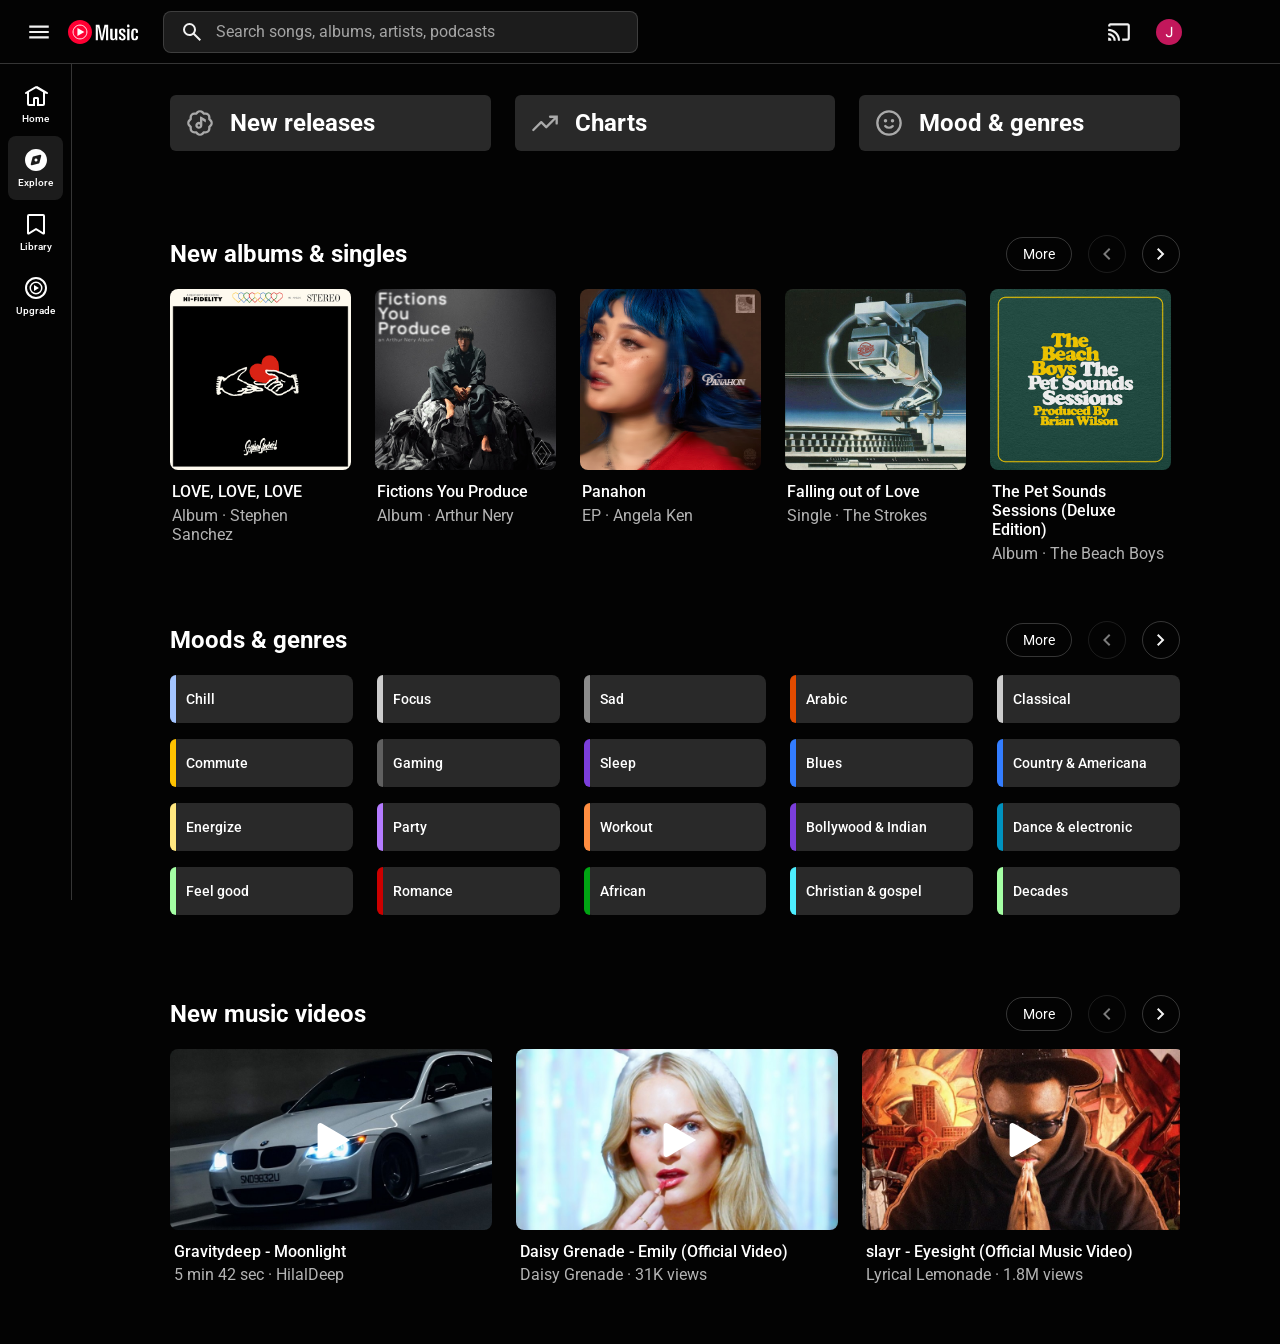
==== commit e37546f9: "Added active states on nav links" ====
--- a/explore.html
+++ b/explore.html
@@ -39,15 +39,15 @@
     </header>
     
     <nav>
-      <a href="index.html" class="nav-link" >
-        <img class="home-icon" src="icons/home-icon.svg" alt="home icon">
+      <a href="index.html" class="nav-link " >
+        <img src="icons/home-icon.svg" alt="home icon">
         <p>Home</p>
       </a>
-      <a href="explore.html" class="nav-link">
-        <img class="explore-icon" src="icons/explore-icon.svg" alt="explore icon">
+      <a href="explore.html" class="nav-link active">
+        <img class="explore-icon" src="icons/explore-icon-filled.svg" alt="explore icon">
         <p>Explore</p>
       </a>
-      <a class="nav-link">
+      <a href="library.html" class="nav-link">
         <img class="library-icon" src="icons/library-icon.svg" alt="library icon">
         <p>Library</p>
       </a>
--- a/styles/sidebar.css
+++ b/styles/sidebar.css
@@ -7,11 +7,15 @@
   border-right: 1px solid rgba(255, 255, 255, 0.2);
   display: flex;
   flex-direction: column;
-  padding: 4px;
+  padding: 8px;
 }
 
 nav .nav-link img {
-  height: 30px;
+  height: 24px;
+}
+
+nav .nav-link.active {
+  background-color: rgba(255, 255, 255, 0.1);
 }
 
 nav .nav-link {
@@ -19,18 +23,19 @@
   flex-direction: column;
   align-items: center;
   cursor: pointer;
-  padding: 10px 6px;
-  border-radius: 4px;
-  gap: 4px;
+  padding: 12px 4px;
+  border-radius: 8px;
+  gap: 5px;
   transition: all 0.15s;
   text-decoration: none;
   color: inherit;
 }
 
 nav .nav-link:hover {
-  background-color: rgba(255, 255, 255, 0.1);
+  background-color: rgba(255, 255, 255, 0.2);
 }
 
 nav .nav-link p {
   font-size: 10px;
+  font-weight: 500;
 }
--- a/styles/music-videos-section.css
+++ b/styles/music-videos-section.css
@@ -121,8 +121,10 @@
 .music-videos-grid .music-video-preview
 .music-video-thumbnail .music-video-thumbnail-overlay
 .music-video-play-btn img {
-  height: 38px;
-  vertical-align: middle;
+  height: 46px;
+  object-fit: contain;
+  object-position: center;
+  display: block;
 }
 
 main .music-videos-section
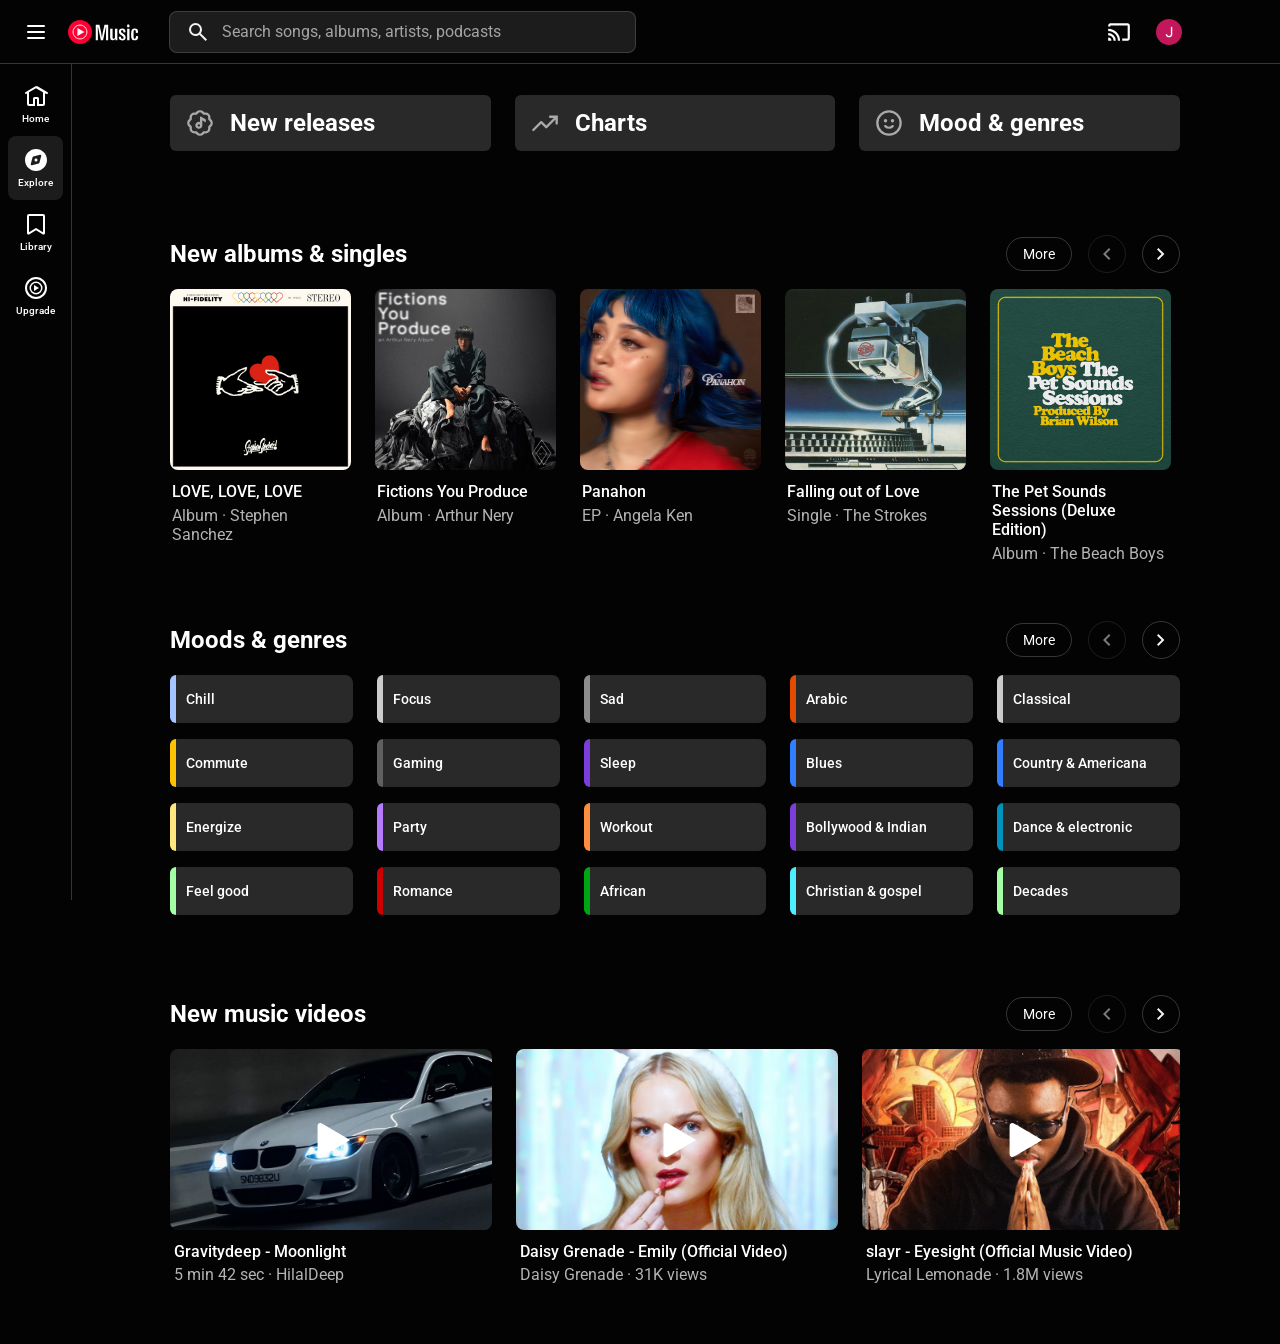
==== commit ee10a4ad: "Added YouTube Music favicon" ====
--- a/explore.html
+++ b/explore.html
@@ -2,6 +2,7 @@
 <html>
   <head>
     <title>Explore | YouTube Music Clone  </title>
+    <link rel="icon"  href="images/favicon.ico">
     <link rel="preconnect" href="https://fonts.googleapis.com">
     <link rel="preconnect" href="https://fonts.gstatic.com" crossorigin>
     <link href="https://fonts.googleapis.com/css2?family=Roboto:ital,wght@0,100..900;1,100..900&display=swap" rel="stylesheet">
--- a/styles/header.css
+++ b/styles/header.css
@@ -9,7 +9,7 @@
   display: flex;
   align-items: center;
   justify-content: space-between;
-  padding: 0 98px 0 18px;
+  padding: 0 98px 0 16px;
   z-index: 100;
 }
 
@@ -25,15 +25,15 @@
   border-radius: 100px;
   cursor: pointer;
   transition: all 0.15s;
-  margin-right: 8px;
+  margin-right: 12px;
 }
 
 header .left-section .hamburger-menu-container:hover {
-  background-color: rgba(255, 255, 255, 0.1);
+  background-color: rgba(255, 255, 255, 0.15);
 }
 
 header .left-section .hamburger-menu-container .hamburger-menu {
-  height: 26px;
+  height: 24px;
   vertical-align: middle;
 }
 
@@ -42,7 +42,7 @@
   height: 24px;
   cursor: pointer;
   vertical-align: middle;
-  margin-right: 24px;
+  margin-right: 30px;
 }
 
 .left-section .search-container {
@@ -59,7 +59,7 @@
 
 .left-section .search-container .search-icon {
   height: 24px;
-  color: rgba(255, 255, 255, 0.7);
+  color: rgba(255, 255, 255, 0.6);
   margin-right: 12px;
   flex-shrink: 0;
   cursor: pointer;
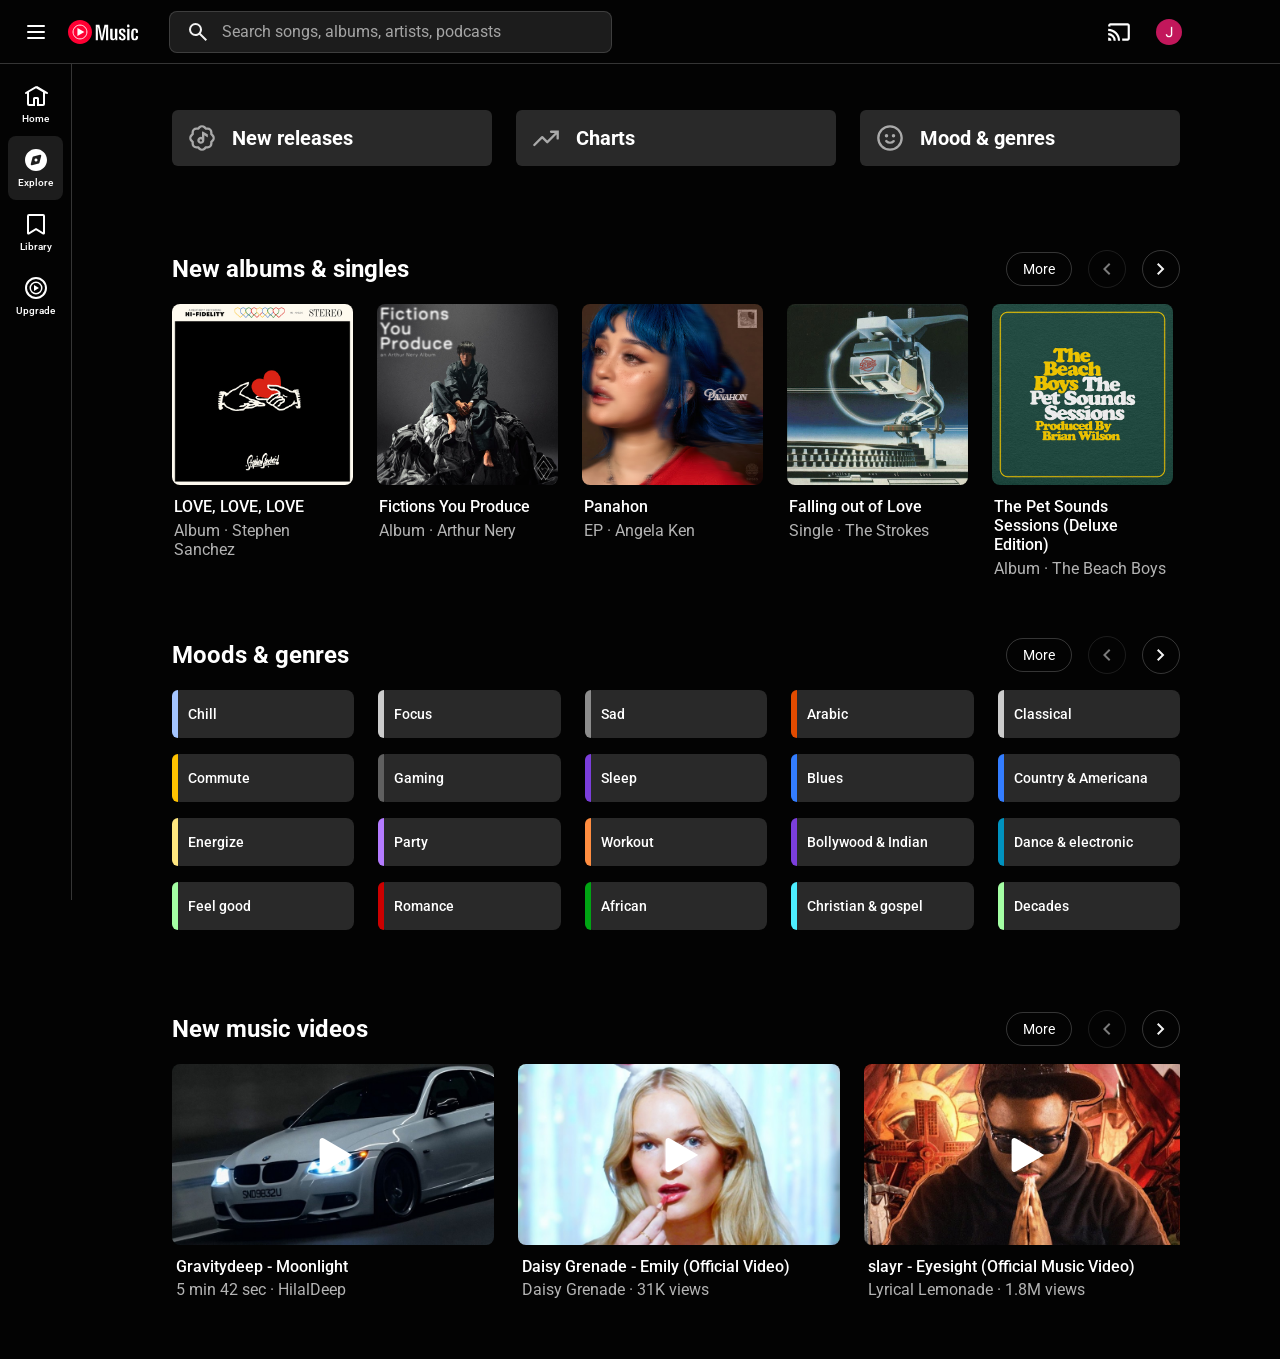
==== commit 8aae6ef9: "feat: collapsible sidebar" ====
--- a/explore.html
+++ b/explore.html
@@ -2,7 +2,7 @@
 <html>
   <head>
     <title>Explore | YouTube Music Clone  </title>
-    <link rel="icon"  href="images/favicon.ico">
+    <link rel="icon" href="images/favicon.ico">
     <link rel="preconnect" href="https://fonts.googleapis.com">
     <link rel="preconnect" href="https://fonts.gstatic.com" crossorigin>
     <link href="https://fonts.googleapis.com/css2?family=Roboto:ital,wght@0,100..900;1,100..900&display=swap" rel="stylesheet">
@@ -16,9 +16,14 @@
     <script defer src="scripts/script.js"></script>
   </head>
   <body>
-    <header>
+    <script>
+      if (localStorage.getItem('sidebarState') === 'expanded') {
+        document.body.classList.add('sidebar-expanded');
+      }
+    </script>
+    <header>  
       <section class="left-section">
-        <div class="hamburger-menu-container">
+        <div class="hamburger-menu-container" onclick="toggleSidebar()">
           <img class="hamburger-menu" src="icons/hambuger-menu-icon.svg" alt="hamburger menu">
         </div>
         <a href="index.html">
@@ -30,6 +35,9 @@
         </div>
       </section>
       <section class="right-section">
+        <div class="mobile-search-button">
+          <img class="search-icon" src="icons/search-icon.svg" alt="search icon">
+        </div>
         <div class="cast-button">
           <img class="cast-icon" src="icons/cast-icon.svg" alt="cast icon">
         </div>
@@ -39,8 +47,8 @@
       </section>
     </header>
     
-    <nav>
-      <a href="index.html" class="nav-link " >
+    <nav id="navSidebar">
+      <a href="index.html" class="nav-link" >
         <img src="icons/home-icon.svg" alt="home icon">
         <p>Home</p>
       </a>
@@ -56,6 +64,130 @@
         <img class="youtube-music-icon" src="icons/youtube-music.svg" alt="youtube music icon">
         <p>Upgrade</p>
       </a>
+
+      <div class="expanded-sidebar">
+        <div class="hr"></div>
+        <button class="create-playlist-button">
+          <img src="icons/plus-icon.svg" alt="plus icon">
+          New playlist
+        </button>
+        <div class="nav-playlist-container">
+          <div class="nav-playlist-card">
+            <p class="playlist-title">Liked Music</p>
+            <p class="current-username">Auto playlist</p>
+            <button class="nav-playlist-play-btn">
+              <img src="icons/play-icon-black.svg" alt="play icon">
+            </button>
+          </div>  
+          <div class="nav-playlist-card">
+            <p class="playlist-title">...</p>
+            <p class="current-username">Jio Perey</p>
+            <button class="nav-playlist-play-btn">
+              <img src="icons/play-icon-black.svg" alt="play icon">
+            </button>
+          </div>  
+          <div class="nav-playlist-card">
+            <p class="playlist-title">
+              Old Discovers
+            </p>
+            <p class="current-username">
+              Jio Perey
+            </p>
+            <button class="nav-playlist-play-btn">
+              <img src="icons/play-icon-black.svg" alt="play icon">
+            </button>
+          </div>  
+          <div class="nav-playlist-card">
+            <p class="playlist-title">
+              Classic OPM
+            </p>
+            <p class="current-username">
+              Jio Perey
+            </p>
+            <button class="nav-playlist-play-btn">
+              <img src="icons/play-icon-black.svg" alt="play icon">
+            </button>
+          </div>  
+          <div class="nav-playlist-card">
+            <p class="playlist-title">
+              Modern OPM
+            </p>
+            <p class="current-username">
+              Jio Perey
+            </p>
+            <button class="nav-playlist-play-btn">
+              <img src="icons/play-icon-black.svg" alt="play icon">
+            </button>
+          </div>  
+          <div class="nav-playlist-card">
+            <div class="playlist-details"></div>
+            <p class="playlist-title">
+              Can't think of a playlist title 2
+            </p>
+            <p class="current-username">
+              Jio Perey
+            </p>
+            <button class="nav-playlist-play-btn">
+              <img src="icons/play-icon-black.svg" alt="play icon">
+            </button>
+          </div> 
+          <div class="nav-playlist-card">
+            <p class="playlist-title">
+              Oldies but Goodies
+            </p>
+            <p class="current-username">
+              Jio Perey
+            </p>
+            <button class="nav-playlist-play-btn">
+              <img src="icons/play-icon-black.svg" alt="play icon">
+            </button>
+          </div>  
+          <div class="nav-playlist-card">
+            <p class="playlist-title">
+              Feels like old
+            </p>
+            <p class="current-username">
+              Jio Perey
+            </p>
+            <button class="nav-playlist-play-btn">
+              <img src="icons/play-icon-black.svg" alt="play icon">
+            </button>
+          </div>  
+          <div class="nav-playlist-card">
+            <p class="playlist-title">
+              Can't think of a playlist title
+            </p>
+            <p class="current-username">
+              Jio Perey
+            </p>
+            <button class="nav-playlist-play-btn">
+              <img src="icons/play-icon-black.svg" alt="play icon">
+            </button>
+          </div>  
+          <div class="nav-playlist-card">
+            <p class="playlist-title">
+              Peace
+            </p>
+            <p class="current-username">
+              Jio Perey
+            </p>
+            <button class="nav-playlist-play-btn">
+              <img src="icons/play-icon-black.svg" alt="play icon">
+            </button>
+          </div>  
+          <div class="nav-playlist-card">
+            <p class="playlist-title">
+              Episodes for Later
+            </p>
+            <p class="current-username">
+              Auto playlist
+            </p>
+            <button class="nav-playlist-play-btn">
+              <img src="icons/play-icon-black.svg" alt="play icon">
+            </button>
+          </div>  
+        </div>
+      </div>
     </nav>
     
     <main>
--- a/styles/general.css
+++ b/styles/general.css
@@ -4,15 +4,55 @@
   padding: 0;
 }
 
+html, body {
+  max-width: 100vw;
+  overflow-x: hidden;
+}
+
 body {
   font-family: Roboto, Arial, sans-serif;
   background-color: #030303;
   color: white;
-  padding: 110px 100px 48px 170px;
+  padding-top: 110px;
+  padding-right: 100px;
+  padding-bottom: 48px;
+}
+
+@media (min-width: 1500px) {
+  h1 { 
+    font-size: 45px;
+  }
+
+  body { 
+    padding-right: 148px; 
+  }
+}
+
+@media (max-width: 1400px) {
+   h1 { font-size: 24px; 
+  }
+
+   h2 { font-size: 20px; 
+  }
+}
+
+@media (max-width: 1200px) {
+  h1 { 
+    font-size: 28px; 
+  }
 }
 
 @media (max-width: 936px) {
   body {
-    padding: 95px 48px 48px 112px;
+    padding-top: 95px;
+    padding-right: 16px;
+  }
+}
+
+@media (max-width: 615px) {
+  body {
+    padding-top: 110px;
+    padding-right: 16px;
+    padding-bottom: 16px;
   }
 }
--- a/styles/header.css
+++ b/styles/header.css
@@ -37,7 +37,6 @@
   vertical-align: middle;
 }
 
-
 header .left-section .youtube-music-logo {
   height: 24px;
   cursor: pointer;
@@ -55,6 +54,7 @@
   height: 42px;
   width: 100%;
   box-sizing: border-box;
+  margin-right: 24px;
 }
 
 .left-section .search-container .search-icon {
@@ -78,7 +78,6 @@
 
 .left-section .search-container:focus-within {
   background-color: #030303;
-
 }
 
 .left-section .search-container .search-input::placeholder {
@@ -93,8 +92,14 @@
   gap: 24px;
 }
 
-header .right-section .cast-button {
-  margin-left: 16px;
+header .right-section .mobile-search-button {
+  display: none; 
+}
+
+header .right-section .mobile-search-button .search-icon {
+  vertical-align: top;
+  height: 26px;
+  cursor: pointer;
 }
 
 header .right-section .cast-button .cast-icon {
@@ -116,4 +121,18 @@
   object-position: center;
   display: block;
   border-radius: 16px;
+}
+
+@media (max-width: 935px) {
+  .left-section .search-container {
+    display: none;
+  }
+
+  header .right-section .mobile-search-button {
+    display: block;
+  }
+  
+  header {
+    padding: 0 16px; 
+  }
 }
--- a/styles/sidebar.css
+++ b/styles/sidebar.css
@@ -3,15 +3,18 @@
   top: 64px;
   left: 0;
   bottom: 0;
-  width: 72px;
   border-right: 1px solid rgba(255, 255, 255, 0.2);
   display: flex;
   flex-direction: column;
   padding: 8px;
+  overflow: hidden;
+  background-color: #030303;
+  z-index: 100;
 }
 
 nav .nav-link img {
   height: 24px;
+  vertical-align: middle;
 }
 
 nav .nav-link.active {
@@ -38,4 +41,214 @@
 nav .nav-link p {
   font-size: 10px;
   font-weight: 500;
+}
+
+nav .expanded-sidebar {
+  display: none;
+}
+
+.hr {
+  border: 0.5px solid rgba(255, 255, 255, 0.15);
+  width: 90%;
+  margin-top: 24px;
+}
+
+.create-playlist-button {
+  font-family: Roboto, Arial, sans-serif;
+  font-size: 14px;
+  font-weight: 500;
+  width: 90%;
+  display: flex;
+  align-items: center;
+  justify-content: center;
+  gap: 6px;
+  border-radius: 100px;
+  padding: 8px 0;
+  background-color: rgba(255, 255, 255, 0.1);
+  border: none;
+  color: white;
+  cursor: pointer;
+  transition: background-color 0.15s;
+}
+
+.create-playlist-button:hover {
+  background-color: rgba(255, 255, 255, 0.2);
+}
+
+.create-playlist-button img {
+  vertical-align: middle;
+}
+
+.nav-playlist-container {
+  display: flex;
+  flex-direction: column;
+  overflow-y: auto;
+  overscroll-behavior-y: contain;
+  flex: 1;
+}
+
+.nav-playlist-card {
+  display: flex;
+  flex-direction: column;
+  justify-content: start;
+  gap: 3px;
+  position: relative;
+  cursor: pointer;
+  padding: 10px 16px;
+  border-radius: 8px;
+  transition: background-color 0.15s;
+}
+
+.nav-playlist-card:hover {
+  background-color: rgba(255, 255, 255, 0.2);
+  padding-right: 48px;
+}
+
+.nav-playlist-card:hover .nav-playlist-play-btn {
+  opacity: 1;
+}
+
+.nav-playlist-play-btn {
+  position: absolute;
+  right: 16px;
+  top: 14px;
+  background-color: transparent;
+  border: none;
+  padding: 4px;
+  border-radius: 100px;
+  background-color: white;
+  opacity: 0;
+  cursor: pointer;
+  transition: opacity 0.15s;
+}
+
+.nav-playlist-play-btn img{
+  height: 16px;
+  vertical-align: middle;
+}
+
+.nav-playlist-card .playlist-title {
+  font-size: 14px;
+  color: white;
+  font-weight: 500;
+  white-space: nowrap; 
+  overflow: hidden;
+  text-overflow: ellipsis;
+}
+
+.nav-playlist-card .current-username {
+  font-size: 12px;
+  color: rgba(255, 255, 255, 0.7);
+  font-weight: 400;
+  white-space: nowrap; 
+  overflow: hidden;
+  text-overflow: ellipsis;
+}
+
+.nav-playlist-container::-webkit-scrollbar {
+  width: 14px; 
+}
+
+.nav-playlist-container::-webkit-scrollbar-track {
+  background-color: #303030;
+}
+
+.nav-playlist-container::-webkit-scrollbar-thumb {
+  background-color: rgba(255, 255, 255, 0.7);
+  border-radius: 100px;
+  border: 4px solid #303030;
+}
+
+.nav-playlist-container::-webkit-scrollbar-thumb:hover {
+  background-color: rgba(255, 255, 255, 0.5); 
+}
+
+.nav-playlist-container::-webkit-scrollbar-button:single-button {
+  background-color: #303030;
+  display: block;
+  height: 12px;
+}
+
+.nav-playlist-container {
+  scrollbar-color: #999999 transparent;
+  scrollbar-width: thin;
+}
+
+
+body.sidebar-expanded nav .nav-link {
+  flex-direction: row;
+  align-items: center;
+  padding: 12px 16px;
+  gap: 20px;
+}
+
+body.sidebar-expanded nav .nav-link p {
+  font-size: 16px;
+}
+
+body.sidebar-expanded nav .expanded-sidebar {
+  display: flex;
+  flex-direction: column;
+  gap: 24px;
+  flex: 1;
+  min-height: 0;
+}
+
+@media (min-width: 1200px) {
+  nav { 
+    width: 72px;
+    transition: width 0.15s ease;
+    transform: none; 
+  }
+
+  body.sidebar-expanded nav { 
+    width: 240px; 
+  }
+
+  body {
+    padding-left: 172px;
+    transition: padding-left 0.15s ease;  
+  }
+
+  body.sidebar-expanded {
+    padding-left: 340px;
+  }
+}
+
+@media (min-width: 616px) and (max-width: 1200px) {
+  nav { 
+    width: 72px; 
+    transition: width 0.15s ease;
+    transform: none; 
+  }
+  body.sidebar-expanded nav {
+     width: 240px; 
+  }
+
+  body {
+    padding-left: 100px;
+    transition: padding-left 0.15s ease;
+  }
+  body.sidebar-expanded {
+    padding-left: 264px;
+  }
+}
+
+
+@media (max-width: 615px) {
+  nav { 
+    width: 240px; transform: 
+    translateX(-100%); 
+    transition: transform 0.15s ease;
+  }
+  body.sidebar-expanded nav { 
+   transform: translateX(0);
+  }
+
+  body {
+    padding-left: 16px;
+  }
+  body.sidebar-expanded {
+    padding-left: 16px;
+  }
 }
--- a/styles/categories-section.css
+++ b/styles/categories-section.css
@@ -1,7 +1,3 @@
-body {
-  padding: 95px 100px 48px 170px;
-}
-
 main .categories-section {
   display: grid;
   grid-template-columns: repeat(3, 1fr);
@@ -45,8 +41,8 @@
 }
 
 @media (max-width: 936px) {
-  body {
-    padding: 95px 48px 48px 112px;
+  h2 {
+    font-size: 20px;
   }
 
   main .categories-section {
--- a/styles/new-albums-section.css
+++ b/styles/new-albums-section.css
@@ -1,8 +1,7 @@
-main .new-albums-section {
+.new-albums-section {
   margin-bottom: 46px;
 }
 
-main .new-albums-section
 .section-heading {
   display: flex;
   justify-content: space-between;
@@ -10,37 +9,30 @@
   margin-bottom: 16px;
 }
 
-main .new-albums-section
-.section-heading .heading-title {
+.heading-title {
   flex: 1;
 }
 
-main .new-albums-section
-.section-heading .heading-title a{
+.heading-title a {
   color: inherit;
   text-decoration: none;
   transition: text-decoration 0.15s ease-in;
 }
 
-main .new-albums-section
-.section-heading .heading-title a:hover {
+.heading-title a:hover {
   text-decoration: underline;
   transition: text-decoration 0.15s ease-out;
 }
 
-main .new-albums-section
-.section-heading .heading-actions {
+.heading-actions {
   max-width: 190px;
   display: flex;
   justify-content: end;
   align-items: center;
   gap: 16px;
-  flex-shrink: 0;
-}
-
-main .new-albums-section
-.section-heading .heading-actions
-button {
+}
+
+.heading-actions button {
   font-family: inherit;
   font-size: 14px;
   background-color: transparent;
@@ -52,45 +44,32 @@
   transition: all 0.15s;
 }
 
-main .new-albums-section
-.section-heading .heading-actions
-button:hover {
+.heading-actions button:hover {
   background-color: rgba(255, 255, 255, 0.1);
 }
 
-main .new-albums-section
-.section-heading .heading-actions
-button:active {
+.heading-actions button:active {
   background-color: rgba(255, 255, 255, 0.3);
 }
 
-main .new-albums-section
-.section-heading .heading-actions
-button img {
+.heading-actions button img {
   vertical-align: middle;
 }
 
-main .new-albums-section
-.section-heading .heading-actions
 .new-albums-more-btn {
-  padding: 8px 16px;
-  transition: all 0.15s;
-}
-
-main .new-albums-section
-.section-heading .heading-actions
+  padding: 8px 16px !important;
+  transition: all 0.15s;
+}
+
 .new-albums-more-btn:hover {
   border: 1px solid transparent;
   background-color: rgba(255, 255, 255, 0.2);
 }
 
-main .new-albums-section
-.section-heading .heading-actions
 .new-albums-more-btn:active {
   background-color: rgba(255, 255, 255, 0.4);
 }
 
-main .new-albums-section
 .new-albums-grid {
   display: grid;
   grid-template-rows: 1fr;
@@ -99,45 +78,33 @@
   column-gap: 24px;
   overflow-x: auto;
   overscroll-behavior-x: contain;
-}
-
-main .new-albums-section
+  scrollbar-width: none;
+}
+
 .new-albums-grid::-webkit-scrollbar {
   display: none;
 }
 
-main .new-albums-section
-.new-albums-grid {
-  scrollbar-width: none;
-}
-
-main .new-albums-section
-.new-albums-grid .new-album-preview {
+.new-album-preview {
   width: 100%;
 }
 
-main .new-albums-section
-.new-albums-grid .new-album-preview
 .new-album-thumbnail {
- width: 100%;
- position: relative;
-}
-
-main .new-albums-section
-.new-albums-grid .new-album-preview
+  width: 100%;
+  position: relative;
+}
+
 .new-album-thumbnail img {
- width: 100%;
- height: auto;
- aspect-ratio: 1 / 1;
- object-fit: cover;
- object-position: center;
- display: block;
- border-radius: 8px;
-}
-
-main .new-albums-section
-.new-albums-grid .new-album-preview
-.new-album-thumbnail .new-album-thumbnail-overlay {
+  width: 100%;
+  height: auto;
+  aspect-ratio: 1 / 1;
+  object-fit: cover;
+  object-position: center;
+  display: block;
+  border-radius: 8px;
+}
+
+.new-album-thumbnail-overlay {
   position: absolute;
   inset: 0;
   background: linear-gradient(
@@ -151,12 +118,15 @@
   pointer-events: none;
 }
 
-main .new-albums-section
-.new-albums-grid .new-album-preview
+.new-album-thumbnail:hover .new-album-thumbnail-overlay,
+.new-album-thumbnail:hover .new-album-more-vert-btn,
+.new-album-thumbnail:hover .play-button {
+  opacity: 1;
+  transition: all 0.15s ease-out;
+}
+
 .play-button,
-main .new-albums-section
-.new-albums-grid .new-album-preview
-.new-album-thumbnail .new-album-more-vert-btn {
+.new-album-more-vert-btn {
   background-color: transparent;
   border: none;
   padding: 6px;
@@ -165,38 +135,31 @@
   transition: all 0.15s;
 }
 
-main .new-albums-section
-.new-albums-grid .new-album-preview
 .play-button img,
-main .new-albums-section
-.new-albums-grid .new-album-preview
-.new-album-thumbnail .new-album-more-vert-btn img {
+.new-album-more-vert-btn img {
   vertical-align: middle;
 }
 
-main .new-albums-section
-.new-albums-grid .new-album-preview
 .new-album-thumbnail .play-button {
+  position: absolute;
+  bottom: 10px;
+  right: 12px;
   background-color: rgba(0, 0, 0, 0.6);
-}
-
-main .new-albums-section
-.new-albums-grid .new-album-preview
-.new-album-thumbnail .play-button img{
+  opacity: 0;
+  transition: all 0.15s ease-in;
+}
+
+.new-album-thumbnail .play-button img {
   height: 30px;
 }
 
-main .new-albums-section
-.new-albums-grid .new-album-preview
-.new-album-thumbnail .new-album-more-vert-btn:hover {
-  background-color: rgba(255, 255, 255, 0.3);
-  transition: all 0.15s;
-}
-
-
-main .new-albums-section
-.new-albums-grid .new-album-preview
-.new-album-thumbnail .new-album-more-vert-btn {
+.new-album-thumbnail .play-button:hover {
+  transform: scale(1.15);
+  background-color: rgba(0, 0, 0, 0.9);
+  transition: all 0.15s ease-out; 
+}
+
+.new-album-more-vert-btn {
   position: absolute;
   top: 10px;
   right: 4px;
@@ -204,46 +167,16 @@
   transition: all 0.15s ease-in;
 }
 
-main .new-albums-section
-.new-albums-grid .new-album-preview
-.new-album-thumbnail .play-button {
-  position: absolute;
-  bottom: 10px;
-  right: 12px;
-  opacity: 0;
-  transition: all 0.15s ease-in;
-}
-
-main .new-albums-section
-.new-albums-grid .new-album-preview
-.new-album-thumbnail:hover .new-album-thumbnail-overlay,
-main .new-albums-section
-.new-albums-grid .new-album-preview
-.new-album-thumbnail:hover .new-album-more-vert-btn,
-main .new-albums-section
-.new-albums-grid .new-album-preview
-.new-album-thumbnail:hover .play-button {
-  opacity: 1;
-  transition: all 0.15s ease-out;
-}
-
-main .new-albums-section
-.new-albums-grid .new-album-preview
-.new-album-thumbnail .play-button:hover {
-  transform: scale(1.15);
-  background-color: rgba(0, 0, 0, 0.9);
-  transition: all 0.15 ease-out;
-}
-
-main .new-albums-section
-.new-albums-grid .new-album-preview
+.new-album-more-vert-btn:hover {
+  background-color: rgba(255, 255, 255, 0.3);
+  transition: all 0.15s;
+}
+
 .new-album-info {
   padding: 12px 2px;
 }
 
-main .new-albums-section
-.new-albums-grid .new-album-preview
-.new-album-info .album-title {
+.album-title {
   text-decoration: none;
   color: inherit;
   font-weight: 500;
@@ -253,29 +186,47 @@
   transition: all 0.15s;
 }
 
-main .new-albums-section
-.new-albums-grid .new-album-preview
-.new-album-info .album-title:hover {
+.album-title:hover {
   text-decoration: underline;
 }
 
-main .new-albums-section
-.new-albums-grid .new-album-preview
-.new-album-info .album-author {
+.album-author {
   color: rgba(255, 255, 255, 0.7);
 }
 
-main .new-albums-section
-.new-albums-grid .new-album-preview
-.new-album-info .album-author a {
+.album-author a {
   text-decoration: none;
   color: inherit;
   font-size: inherit;
   transition: all 0.15s;
 }
 
-main .new-albums-section
-.new-albums-grid .new-album-preview
-.new-album-info .album-author a:hover {
-text-decoration: underline;
+.album-author a:hover {
+  text-decoration: underline;
+}
+
+@media (min-width: 1400px) {
+  .new-albums-grid {
+    grid-auto-columns: 15%;
+  }
+}
+
+@media (max-width: 1200px) {
+  .album-title {
+    font-size: 15px;  
+  }
+
+  .album-author {
+    font-size: 14px;
+  }
+}
+
+@media (max-width: 576px) {
+  .new-albums-grid {
+    grid-auto-columns: 40%;
+  }
+
+  .heading-actions {
+    gap: 8px;
+  }
 }
--- a/styles/moods-section.css
+++ b/styles/moods-section.css
@@ -28,12 +28,12 @@
 
 .moods-section .section-heading
 .heading-actions {
-  width: 190px;
+  max-width: 190px;
   display: flex;
   justify-content: end;
   column-gap: 16px;
   align-items: center;
-  flex-shrink: 0;
+  flex-shrink: 1;
 }
 .moods-section .section-heading
 .heading-actions button {
@@ -111,6 +111,11 @@
 @media (max-width: 576px) {
   .moods-section .moods-grid {
     grid-auto-columns: calc((100% - 1 * 24px) / 2);
+  }
+
+  .moods-section .section-heading
+  .heading-actions {
+    column-gap: 8px;
   }
 }
 
--- a/styles/music-videos-section.css
+++ b/styles/music-videos-section.css
@@ -11,12 +11,12 @@
 }
 
 main .music-videos-section .section-heading .heading-actions {
-  width: 190px;
+  max-width: 190px;
   display: flex;
   justify-content: end;
   align-items: center;
   gap: 16px;
-  flex-shrink: 0;
+  flex-shrink: 1;
 }
 
 main .music-videos-section .section-heading .heading-actions button {
@@ -193,3 +193,26 @@
   color: rgba(255, 255, 255, 0.7);
 } 
 
+@media (min-width: 1400px) {
+  main .music-videos-section .music-videos-grid {
+    grid-auto-columns: 28.57%;
+  }
+}
+
+@media (max-width: 576px) {
+  main .music-videos-section .music-videos-grid .music-video-preview .music-video-info .music-video-title {
+    font-size: 15px;
+  }
+
+  main .music-videos-section .music-videos-grid .music-video-preview .music-video-info .music-video-stats {
+    font-size: 14px;
+  }
+
+  main .music-videos-section .music-videos-grid {
+    grid-auto-columns: 70%;
+  }
+
+  main .music-videos-section .section-heading .heading-actions {
+    gap: 8px;
+  }
+}
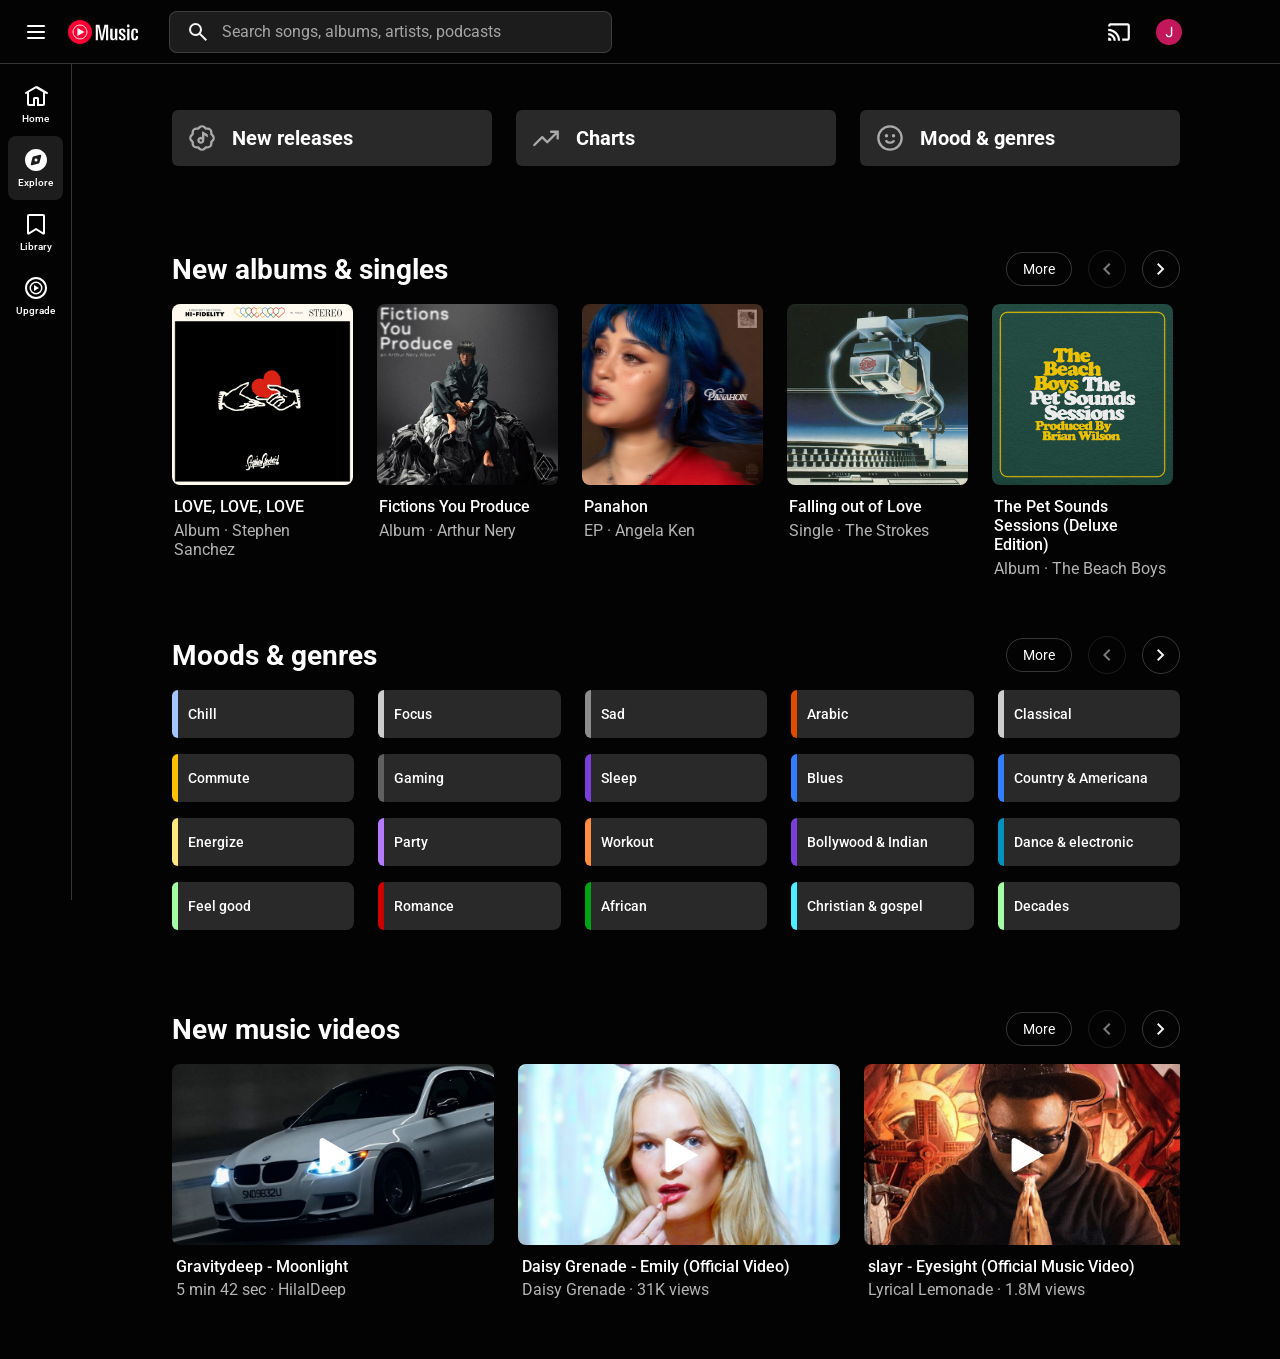
==== commit 7b603a24: "fix: responsiveness, overflowing, & collapsible sidebar" ====
--- a/explore.html
+++ b/explore.html
@@ -1,6 +1,8 @@
 <!DOCTYPE html>
-<html>
+<html lang="en">
   <head>
+    <meta charset="UTF-8">
+    <meta name="viewport" content="width=device-width, initial-scale=1.0">
     <title>Explore | YouTube Music Clone  </title>
     <link rel="icon" href="images/favicon.ico">
     <link rel="preconnect" href="https://fonts.googleapis.com">
--- a/styles/general.css
+++ b/styles/general.css
@@ -29,17 +29,23 @@
 }
 
 @media (max-width: 1400px) {
-   h1 { font-size: 24px; 
+   h1 { font-size: 28px; 
   }
 
-   h2 { font-size: 20px; 
+  h2 { 
+    font-size: 20px; 
   }
 }
 
 @media (max-width: 1200px) {
   h1 { 
-    font-size: 28px; 
+    font-size: 24px; 
   }
+
+  h2 { 
+    font-size: 18px; 
+  }
+
 }
 
 @media (max-width: 936px) {
@@ -50,6 +56,14 @@
 }
 
 @media (max-width: 615px) {
+  h1 { 
+    font-size: 22px; 
+  }
+
+  h2 { 
+    font-size: 16px; 
+  }
+
   body {
     padding-top: 110px;
     padding-right: 16px;
--- a/styles/sidebar.css
+++ b/styles/sidebar.css
@@ -215,7 +215,7 @@
   }
 }
 
-@media (min-width: 616px) and (max-width: 1200px) {
+@media (max-width: 1200px) {
   nav { 
     width: 72px; 
     transition: width 0.15s ease;
@@ -226,16 +226,23 @@
   }
 
   body {
-    padding-left: 100px;
+    padding-left: 120px;
+    padding-right: 48px;
     transition: padding-left 0.15s ease;
   }
-  body.sidebar-expanded {
-    padding-left: 264px;
-  }
-}
-
-
-@media (max-width: 615px) {
+
+  header {
+    padding-right: 48px;
+  }
+
+
+  body.sidebar-expanded {
+    padding-left: 288px;
+  }
+}
+
+
+@media (max-width: 768px) {
   nav { 
     width: 240px; transform: 
     translateX(-100%); 
@@ -247,8 +254,46 @@
 
   body {
     padding-left: 16px;
+    padding-right: 16px;
   }
   body.sidebar-expanded {
     padding-left: 16px;
-  }
+    padding-right: 16px;
+  }
+
+  header {
+    padding-right: 16px;
+  }
+}
+
+
+/* Sidebar Mobile Overlay */
+.sidebar-overlay {
+  display: none;
+  position: fixed;
+  top: 0;
+  left: 0;
+  width: 100%;
+  height: 100%;
+  background-color: rgba(0, 0, 0, 0.5);
+  z-index: 99;
+  opacity: 0;
+  transition: opacity 0.3s ease;
+}
+
+@media (max-width: 768px) {
+  body.sidebar-expanded .sidebar-overlay {
+    display: block;
+    opacity: 1;
+  }
+}
+
+@media (max-width: 768px) {
+  body.sidebar-expanded {
+    overflow: hidden;
+  }
+}
+
+nav#navSidebar {
+  z-index: 100;
 }
--- a/styles/new-albums-section.css
+++ b/styles/new-albums-section.css
@@ -34,7 +34,6 @@
 
 .heading-actions button {
   font-family: inherit;
-  font-size: 14px;
   background-color: transparent;
   color: white;
   padding: 6px;
@@ -56,17 +55,18 @@
   vertical-align: middle;
 }
 
-.new-albums-more-btn {
-  padding: 8px 16px !important;
-  transition: all 0.15s;
-}
-
-.new-albums-more-btn:hover {
+.heading-actions  .new-albums-more-btn {
+  font-size: 14px;
+  padding: 8px 16px;
+  transition: all 0.15s;
+}
+
+.heading-actions  .new-albums-more-btn:hover {
   border: 1px solid transparent;
   background-color: rgba(255, 255, 255, 0.2);
 }
 
-.new-albums-more-btn:active {
+.heading-actions  .new-albums-more-btn:active {
   background-color: rgba(255, 255, 255, 0.4);
 }
 
@@ -229,4 +229,14 @@
   .heading-actions {
     gap: 8px;
   }
+
+  .new-albums-more-btn {
+    padding: 6px 12px !important;
+    font-size: 12px;
+  }
+
+  .heading-actions button img {
+    width: 16px;
+    vertical-align: top;
+  }
 }
--- a/styles/moods-section.css
+++ b/styles/moods-section.css
@@ -38,7 +38,6 @@
 .moods-section .section-heading
 .heading-actions button {
   font-family: inherit;
-  font-size: 14px;
   background-color: transparent;
   color: white;
   border: 1px solid rgba(255, 255, 255, 0.2);
@@ -65,6 +64,7 @@
 
 .moods-section .section-heading
 .heading-actions .moods-more-btn {
+  font-size: 14px;
   padding: 8px 16px;
 }
 
@@ -116,6 +116,18 @@
   .moods-section .section-heading
   .heading-actions {
     column-gap: 8px;
+  }
+
+  .moods-section .section-heading
+  .heading-actions .moods-more-btn {
+    padding: 6px 12px;
+    font-size: 12px;
+  }
+
+  .moods-section .section-heading
+  .heading-actions button img {
+    width: 16px;
+    vertical-align: top;
   }
 }
 
--- a/styles/music-videos-section.css
+++ b/styles/music-videos-section.css
@@ -215,4 +215,13 @@
   main .music-videos-section .section-heading .heading-actions {
     gap: 8px;
   }
-}
+
+  main .music-videos-section .section-heading .heading-actions .play-all-button {
+    padding: 6px 12px;
+    font-size: 12px;
+  }
+
+  main .music-videos-section .section-heading .heading-actions button img {
+    width: 16px;
+  }
+}
